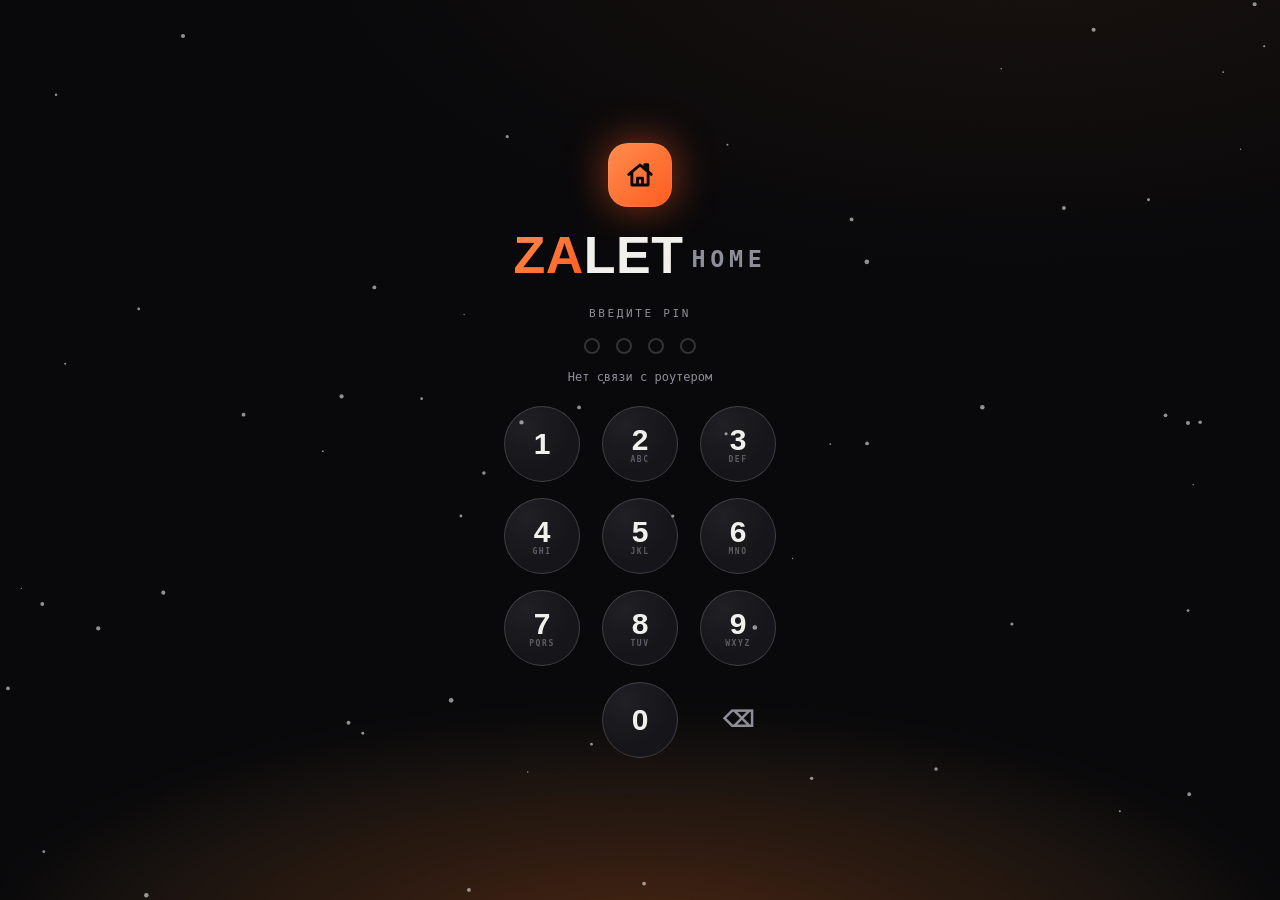
==== server/portal/index.html @ 78396e87 "Home: house map instead of fireplace, live summary tiles, projects moved to the bottom Co-Authored-B" ====
<!doctype html>
<html lang="ru">
<head>
<meta charset="utf-8">
<meta name="viewport" content="width=device-width, initial-scale=1, viewport-fit=cover">
<meta name="theme-color" content="#08080a">
<meta name="apple-mobile-web-app-capable" content="yes">
<meta name="apple-mobile-web-app-status-bar-style" content="black-translucent">
<title>ZALET HOME</title>
<link rel="icon" href="icon.svg" type="image/svg+xml">
<link rel="apple-touch-icon" href="icon-180.png">
<link rel="manifest" href="manifest.json">
<meta name="apple-mobile-web-app-title" content="ZALET HOME">

<link rel="stylesheet" href="app.css">
<link rel="stylesheet" href="cozy.css">
<link rel="stylesheet" href="more.css">
<link rel="stylesheet" href="cams.css">
<style>
</style>

</head>
<body>
<div class="bg-glow"></div>

<!-- Вход по PIN -->
<section id="login" class="login hidden">
  <div class="pin-wrap" id="pinWrap">
    <div class="pin-logo"><svg viewBox="0 0 24 24"><path d="M3 11.5 12 4l9 7.5M5.5 9.6V20h13V9.6M10 20v-5.5h4V20M15.8 6.6V3.8h2.4v4.8"/></svg></div>
    <div class="wordmark big"><span class="za">ZA</span>LET<span class="home">HOME</span></div>
    <div class="mono-label pin-title" id="pinTitle">ВВЕДИТЕ PIN</div>
    <div class="pin-dots" id="pinDots"></div>
    <div class="pin-msg" id="pinMsg">&nbsp;</div>
    <div class="pin-pad" id="pinPad"></div>
  </div>
</section>

<!-- Смена PIN -->
<div class="modal hidden" id="pinModal">
  <div class="modal-card">
    <button class="icon-btn modal-close" id="pinModalClose">✕</button>
    <div class="mono-label"><span class="acc">// PIN</span> СМЕНА КОДА</div>
    <div class="mono-label pin-title" id="cpTitle">ТЕКУЩИЙ PIN</div>
    <div class="pin-dots" id="cpDots"></div>
    <div class="pin-msg" id="cpMsg">&nbsp;</div>
    <div class="pin-len" id="cpLen"></div>
    <div class="pin-pad" id="cpPad"></div>
  </div>
</div>

<!-- Приложение -->
<div id="app" class="hidden">
  <header class="top">
    <div class="brand">
      <div class="logo"><svg viewBox="0 0 24 24"><path d="M3 11.5 12 4l9 7.5M5.5 9.6V20h13V9.6M10 20v-5.5h4V20M15.8 6.6V3.8h2.4v4.8"/></svg></div>
      <div class="wordmark"><span class="za">ZA</span>LET<span class="home">HOME</span></div>
    </div>
    <nav id="nav">
      <a data-page="home" class="active">Дом</a>
      <a data-page="devices">Устройства</a>
      <a data-page="pc">ПК</a>
      <a data-page="photos">Фото</a>
      <a data-page="cameras">Камеры</a>
      <a data-page="vacuum">Пылесос</a>
      <a data-page="stats">Статистика</a>
      <a data-page="logs">Журналы</a>
      <a data-page="vault">Пароли</a>
      <a data-page="router">Роутер</a>
      <a data-page="services">Сервисы</a>
    </nav>
    <div class="top-right">
      <span class="pill" id="clock">--:--</span>
      <button class="icon-btn" id="pinBtn" title="Сменить PIN">⚿</button>
      <button class="icon-btn" id="logoutBtn" title="Выйти">⎋</button>
    </div>
  </header>

  <main>
    <!-- ДОМ -->
    <section class="page active" id="page-home">
      <div class="hero-grid">
        <div class="hero">
          <div class="mono-label"><span class="live-dot"></span> <span class="acc">// 01</span> <span id="greet">ДОБРЫЙ ДЕНЬ</span> · <span id="dateLine"></span></div>
          <h1 class="display"><span class="line">ДОБРО</span><span class="line">ПОЖАЛОВАТЬ</span><span class="line grad">ДОМОЙ</span></h1>
          <p class="muted" id="heroSub">Проверяю дом…</p>
          <div class="quick">
            <button class="btn btn-acc door-btn hidden" data-door>🚪 Открыть подъезд</button>
            <button class="btn" data-act="alloff">✦ Выключить весь свет</button>
          </div>
        </div>
        <div class="netviz" id="netviz">
          <canvas id="netCanvas"></canvas>
          <div class="nv-cap mono-label"><span class="live-dot"></span> СЕТЬ ДОМА · <span id="nvCount">…</span></div>
          <div class="nv-legend mono-label"><i class="lg-pc"></i>ПК <i class="lg-dev"></i>умный дом <i class="lg-cl"></i>устройства</div>
        </div>
      </div>

      <div class="hearth">
        <div class="map-card" id="homeVac">
          <canvas id="homeVacCanvas"></canvas>
          <div class="map-cap" id="homeVacInfo"></div>
        </div>
        <div class="window-card" id="windowCard">
          <canvas id="windowCanvas"></canvas>
          <div class="win-cap">
            <div class="mono-label">ЗА ОКНОМ</div>
            <div class="win-temp display" id="wTemp">—°</div>
            <div class="win-desc" id="wDesc">узнаю погоду…</div>
            <div class="win-more mono-label" id="wMore"></div>
          </div>
          <div class="win-days" id="wDays"></div>
        </div>
      </div>

      <div class="hidden" aria-hidden="true">
        <div class="fire-card" id="fireCard">
          <canvas id="fireCanvas"></canvas>
          <div class="fire-cap">
            <div class="mono-label"><span class="live-dot warm"></span> ОЧАГ · <span id="fireMood">ТЕПЛО</span></div>
            <div class="fire-title display" id="fireTitle">У КАМИНА</div>
            <p id="fireText">Дома тепло. Плед, чай и тихий треск поленьев.</p>
          </div>
        </div>
      </div>

      <div class="alerts" id="alerts"></div>
      <div class="section-head home-cams-head">
        <div class="mono-label"><span class="acc">// КАМЕРЫ</span> ПРЯМОЙ ЭФИР</div>
        <button class="btn" id="homeCamsEdit">⚙ Выбрать камеры</button>
      </div>
      <div class="home-cams" id="homeCams"></div>
      <div class="section-head">
        <div class="mono-label"><span class="acc">// 02</span> ДОМ СЕЙЧАС</div>
      </div>
      <div class="now-grid">
        <div class="card now-vpn" id="vpnCard"><div class="mono-label">VPN</div><div class="spinner"></div></div>
        <div class="card now-net" id="netCard">
          <div class="head-row"><div class="mono-label"><span class="live-dot"></span> ИНТЕРНЕТ СЕЙЧАС</div><button class="btn btn-sm" id="speedBtn">⚡ Замерить скорость</button></div>
          <div class="net-rates"><div><span class="mono-label">↓ ЗАГРУЗКА</span><b id="rateRx">—</b></div><div><span class="mono-label">↑ ОТДАЧА</span><b id="rateTx">—</b></div><div id="speedRes" class="speed-res"></div></div>
          <canvas id="trafficCanvas"></canvas>
        </div>
        <div class="card now-notes" id="notesCard">
          <div class="head-row"><div class="seg" id="notesTabs"><button data-l="notes" class="active">Заметки</button><button data-l="shop">Покупки</button></div><button class="btn btn-sm" id="notesClear" title="Убрать отмеченные">✓ Очистить</button></div>
          <form id="noteForm" class="note-form"><input class="field" id="noteText" placeholder="Добавить…" maxlength="500" autocomplete="off"><button class="btn btn-acc btn-sm">＋</button></form>
          <div class="notes" id="notesList"></div>
        </div>
      </div>

      <div id="homeDay"></div>
      <div class="section-head">
        <div class="mono-label"><span class="acc">// ЛЕНТА</span> ЧТО ПРОИСХОДИЛО ДОМА</div>
      </div>
      <div class="card events" id="homeEvents"></div>

      <div class="section-head">
        <div class="mono-label"><span class="acc">// 03</span> ОМСК</div>
      </div>
      <div class="cozy-strip" id="cozyStrip"></div>

      <div class="marquee"><div class="marquee-track" id="marquee"></div></div>

      <div class="grid tiles" id="tiles"></div>

      <div class="section-head">
        <div class="mono-label"><span class="acc">// 04</span> ДОМ КОРОТКО</div>
        <a class="btn btn-sm" data-page="services">Все сервисы →</a>
      </div>
      <div class="launch" id="launch"></div>

      <div class="section-head">
        <div class="mono-label"><span class="acc">// 06</span> МОИ ПРОЕКТЫ</div>
      </div>
      <div class="projects" id="projects">
        <a class="proj proj-cv" href="https://apodmarchuk.ru" target="_blank" rel="noopener">
          <div class="proj-bg" style="background-image:url('https://apodmarchuk.ru/assets/ph/about-rack.jpg')"></div>
          <div class="proj-top"><span class="mono-label">САЙТ-РЕЗЮМЕ</span><span class="state" data-site="https://apodmarchuk.ru"><span class="dot"></span>проверяю…</span></div>
          <div class="proj-title display">СИСТЕМНЫЙ<br>АДМИНИ<span class="grad">СТРАТОР</span></div>
          <p>Андрей Подмарчук · сети · серверы · информационная безопасность</p>
          <div class="proj-foot"><span class="addr">apodmarchuk.ru</span><span class="go">Открыть ↗</span></div>
        </a>
        <a class="proj proj-vpn" href="https://vpnushka.lol" target="_blank" rel="noopener">
          <div class="proj-glow"></div>
          <div class="proj-top"><span class="mono-label">МОЙ ПРОЕКТ</span><span class="state" data-site="https://vpnushka.lol"><span class="dot"></span>проверяю…</span></div>
          <div class="proj-logo"><img src="https://vpnushka.lol/favicon.png" alt="" onerror="this.style.display='none'"></div>
          <div class="proj-title display">ВПН<br><span class="grad">УШКА</span></div>
          <p>Стабильный доступ, который не отвлекает от прекрасного.</p>
          <div class="proj-foot"><span class="addr">vpnushka.lol</span><span class="go">Открыть ↗</span></div>
        </a>
      </div>
    </section>

    <!-- УСТРОЙСТВА -->
    <section class="page" id="page-devices">
      <div class="page-head">
        <div>
          <div class="mono-label"><span class="acc">// 02</span> УМНЫЙ ДОМ</div>
          <h2 class="display">УСТРОЙСТВА</h2>
        </div>
        <div class="head-actions">
          <button class="btn btn-acc door-btn hidden" data-door>🚪 Открыть подъезд</button>
          <button class="btn" data-act="alloff">Всё выключить</button>
          <button class="btn" id="devRefresh">Обновить</button>
        </div>
      </div>
      <p class="muted small">Те же устройства, что в Smart Life и у Маруси. Изменения видны везде сразу.</p>
      <div id="rooms"></div>
    </section>

    <!-- ПК -->
    <section class="page" id="page-pc">
      <div class="page-head">
        <div>
          <div class="mono-label"><span class="acc">// 03</span> КОМПЬЮТЕРЫ</div>
          <h2 class="display">ПК</h2>
        </div>
        <div class="head-actions"><button class="btn btn-sm btn-acc" id="agentGet">⤓ Скачать агент</button></div>
      </div>
      <div class="grid two">
        <div class="card pc-card" id="pcCard"></div>
        <div class="card">
          <div class="mono-label">ГОЛОС И ПИТАНИЕ</div>
          <ul class="list">
            <li><b>Голосом:</b> «Маруся, включи / выключи компьютер» — выключает и из сна.</li>
            <li><b>Включение</b> — Wake-on-LAN по кабелю, работает дома и через Tailscale.</li>
            <li><b>Агент ZALET</b> на компьютере показывает состояние, делает скриншоты и выполняет команды — ниже.</li>
          </ul>
        </div>
      </div>
      <div id="agents"></div>
    </section>

    <!-- ФОТО -->
    <section class="page" id="page-photos">
      <div class="page-head">
        <div>
          <div class="mono-label"><span class="acc">// 04</span> ZALET</div>
          <h2 class="display">ФОТО НА SSD</h2>
        </div>
      </div>
      <div class="grid stats" id="photoStats"></div>
      <div class="seg tabs" id="photoTabs">
        <button data-pt="gallery" class="active">Галерея</button><button data-pt="day">В этот день</button><button data-pt="places">Места</button><button data-pt="albums">Альбомы</button><button data-pt="files">Файлы SSD</button>
      </div>
      <div class="ptab" id="pt-day"><div id="dayList"></div></div>
      <div class="ptab" id="pt-places"><div class="map-wrap"><div id="placesMap"></div></div><div class="places" id="placesList"></div></div>
      <div class="ptab" id="pt-albums"><div class="albums" id="albumsList"></div></div>
      <div class="ptab" id="pt-files">
        <div class="files-bar"><div class="crumbs" id="fCrumbs"></div><div class="head-actions"><button class="btn btn-sm" id="fMkdir">＋ Папка</button><label class="btn btn-sm btn-acc">⤒ Загрузить<input type="file" id="fUpload" multiple hidden></label></div></div>
        <div class="drop" id="fDrop"><div class="files" id="fList"></div><div class="drop-hint">Отпустите файлы — они загрузятся на SSD</div></div>
        <div class="uploads" id="fUploads"></div>
      </div>
      <div class="ptab active" id="pt-gallery">
      <div class="section-head">
        <div class="chips" id="galChips" style="margin:0"></div>
        <select class="search sel" id="galYear"><option value="">Все годы</option></select>
        <span class="mono-label" id="galCount"></span>
      </div>
      <div id="gallery"></div>
      <div class="gal-more" id="galMore"><div class="spinner"></div></div>
      </div>
    </section>

    <!-- РОУТЕР -->
    <section class="page" id="page-router">
      <div class="page-head">
        <div>
          <div class="mono-label"><span class="acc">// 05</span> ROUTERICH AX3000 · OPENWRT</div>
          <h2 class="display">РОУТЕР</h2>
        </div>
        <div class="head-actions"><button class="btn btn-sm" data-ra="luci">⌁ LuCI</button></div>
      </div>
      <div class="grid stats" id="routerStats"></div>
      <div class="router-info card" id="routerInfo"></div>

      <div class="section-head">
        <div class="mono-label"><span class="acc">// СЕТЬ</span> КТО ПОДКЛЮЧЁН</div>
        <input class="search" id="clientSearch" placeholder="Поиск по имени, IP, MAC">
      </div>
      <div class="card table-card"><table class="table" id="clients"></table></div>

      <div class="section-head">
        <div class="mono-label"><span class="acc">// ДОСТУП</span> ТОКЕН И УПРАВЛЕНИЕ</div>
      </div>
      <div class="grid two">
        <div class="card" id="tokenCard"></div>
        <div class="card" id="routerCard"></div>
      </div>
      <div class="section-head">
        <div class="mono-label"><span class="acc">// SSH</span> КЛЮЧИ ДЛЯ ВХОДА НА РОУТЕР</div>
        <div class="head-actions"><button class="btn btn-sm" id="sshAddBtn">＋ Добавить ключ</button><button class="btn btn-sm btn-acc" id="sshGenBtn">✦ Создать новый</button></div>
      </div>
      <div class="keys" id="sshKeys"></div>
      <div class="section-head">
        <div class="mono-label"><span class="acc">// ХОСТЫ</span> МОИ СЕРВЕРЫ И ПУБЛИЧНЫЕ КЛЮЧИ</div>
        <button class="btn btn-sm" id="hostAddBtn">＋ Добавить</button>
      </div>
      <div class="keys" id="hosts"></div>
      <div class="section-head">
        <div class="mono-label"><span class="acc">// WI-FI</span> ДЛЯ ГОСТЕЙ</div>
      </div>
      <div class="wifi-grid" id="wifiList"></div>

      <div class="section-head">
        <div class="mono-label"><span class="acc">// ФЛЕШКА</span> ZALET HOME В ОДИН КЛИК</div>
      </div>
      <div class="card usb-card" id="usbCard"></div>
    </section>

    <!-- КАМЕРЫ MODUS -->
    <section class="page" id="page-cameras">
      <div class="page-head">
        <div>
          <div class="mono-label"><span class="acc">// 05</span> MODUS · LIVE И АРХИВ</div>
          <h2 class="display">КАМЕРЫ</h2>
        </div>
        <div class="head-actions cam-tools">
          <button class="btn" id="camsScan" title="Найти новые камеры и добавить автоматически">🔍 Найти камеры</button>
          <button class="btn" id="camsEditBtn">✎ Порядок</button>
          <button class="btn" id="camsSessionBtn">🔑 Сессия</button>
        </div>
      </div>

      <div class="card cam-session hidden" id="camsSession">
        <div class="mono-label">SESSION ID MODUS</div>
        <p class="muted small">Если камеры перестали открываться — сессия протухла. Вставь новый session_id (значение cookie <code>session_id</code> из Modus). Он проверяется и сохраняется на роутере, в браузере не хранится.</p>
        <div class="cam-state" id="camsSessionState"></div>
        <div class="cam-session-row">
          <input class="field mono" id="camsSessionInput" type="password" autocomplete="off" spellcheck="false" placeholder="session_id…">
          <button class="btn btn-acc" id="camsSessionSave">Сохранить и проверить</button>
        </div>
      </div>

      <div class="card cam-player hidden" id="cameraPlayer">
        <div class="head-row cam-player-head">
          <div><div class="cam-badge" id="cameraPlayerMode">АРХИВ</div><h3 id="cameraPlayerTitle">Камера</h3>
            <div class="cam-speed hidden" id="camSpeed"><span class="muted small">Скорость</span><button class="cam-chip on" data-sp="1">×1</button><button class="cam-chip" data-sp="2">×2</button><button class="cam-chip" data-sp="4">×4</button><button class="cam-chip" data-sp="8">×8</button><button class="cam-chip" data-sp="16">×16</button></div></div>
          <div class="cam-player-btns">
            <button class="icon-btn" id="camPrev" title="Предыдущая камера">◀</button>
            <button class="icon-btn" id="camNext" title="Следующая камера">▶</button>
            <button class="icon-btn" id="camReload" title="Переподключить">↻</button>
            <button class="icon-btn" id="cameraPlayerClose" title="Закрыть">✕</button>
          </div>
        </div>
        <div id="cameraPlayerBody" class="cam-player-body"></div>
        <p class="muted small" id="cameraPlayerHint"></p>
      </div>

      <div class="card cam-controls">
        <div class="cam-chips">
          <button class="cam-chip" data-preset="15m">15 мин</button>
          <button class="cam-chip on" data-preset="1h">1 час</button>
          <button class="cam-chip" data-preset="3h">3 часа</button>
          <button class="cam-chip" data-preset="today">Сегодня</button>
          <button class="cam-chip" data-preset="yesterday">Вчера</button>
        </div>
        <div class="cam-timeline">
          <div class="cam-tl-head"><input class="field" id="camDay" type="date"><div class="cam-tl-time" id="camSliderLbl">00:00</div><div class="cam-tl-win" id="camWin"><button class="cam-chip" data-w="5">5 мин</button><button class="cam-chip on" data-w="15">15 мин</button><button class="cam-chip" data-w="60">1 час</button><button class="cam-chip" data-w="180">3 часа</button></div><button class="btn btn-acc" id="camWatch">▶ Смотреть</button></div>
          <input type="range" id="camSlider" class="cam-slider" min="0" max="1439" step="1" value="0">
          <div class="cam-tl-ticks"><span>00</span><span>04</span><span>08</span><span>12</span><span>16</span><span>20</span><span>24</span></div>
        </div>
        <div class="cam-period">
          <label>Начало<input class="field" id="camStart" type="datetime-local"></label>
          <label>Конец<input class="field" id="camEnd" type="datetime-local"></label>
        </div>
      </div>
      <div class="modus-notice" id="camsNotice" role="status"></div>
      <div class="cam-grid" id="cameraGrid"></div>

    </section>

    <!-- СТАТИСТИКА -->
    <section class="page" id="page-stats">
      <div class="page-head">
        <div>
          <div class="mono-label"><span class="acc">// 07</span> ДОМ В ЦИФРАХ</div>
          <h2 class="display">СТАТИСТИКА</h2>
        </div>
      </div>
      <div class="seg tabs" id="statsTabs">
        <button class="active" data-st="lights">Свет</button>
        <button data-st="net">Сеть</button>
      </div>

      <div id="stLights">
        <div class="st-bar"><div class="seg" id="stLightDays"><button data-d="7" class="active">7 дней</button><button data-d="14">14</button><button data-d="30">30</button></div></div>
        <div class="st-cards" id="stLightCards"></div>
        <div class="card st-card"><div class="mono-label">ПО ДНЯМ · ЧАСОВ СВЕТА</div><div id="stLightDaysChart"></div></div>
        <div class="card st-card"><div class="mono-label">В КАКОЕ ВРЕМЯ СУТОК ГОРИТ</div><div id="stLightHours"></div></div>
        <div class="section-head"><div class="mono-label"><span class="acc">//</span> ПО УСТРОЙСТВАМ</div></div>
        <div class="st-list" id="stLightList"></div>
      </div>

      <div id="stNet" class="hidden">
        <div class="st-bar">
          <div class="seg" id="stNetHours"><button data-h="24" class="active">24 часа</button><button data-h="168">7 дней</button><button data-h="720">30 дней</button></div>
          <button class="btn btn-acc" id="stSpeedNow">⚡ Замерить скорость</button>
        </div>
        <div class="st-cards" id="stNetCards"></div>
        <div class="card st-card"><div class="mono-label">СКОРОСТЬ ИНТЕРНЕТА · МБИТ/С</div><div id="stSpeedChart"></div></div>
        <div class="card st-card"><div class="mono-label">ТРАФИК ИНТЕРНЕТА · <span class="st-down">↓ загрузка</span> <span class="st-up">↑ отдача</span></div><div id="stWanChart"></div></div>
        <div class="section-head"><div class="mono-label"><span class="acc">//</span> ТРАФИК ПО УСТРОЙСТВАМ</div></div>
        <div class="st-list" id="stClients"></div>
        <p class="muted small">Трафик по устройствам считается по соединениям роутера с интернетом (обмен внутри дома не учитывается). История копится с момента включения статистики.</p>
      </div>
    </section>

    <!-- ПЫЛЕСОС -->
    <section class="page" id="page-vacuum">
      <div class="page-head">
        <div>
          <div class="mono-label"><span class="acc">// 08</span> DREAME · УБОРКА</div>
          <h2 class="display">ПЫЛЕСОС</h2>
        </div>
        <div class="head-actions"><button class="btn hidden" id="drLogout">Отключить аккаунт</button></div>
      </div>

      <div class="card dr-login hidden" id="drLogin">
        <div class="mono-label">ВХОД В DREAMEHOME</div>
        <p class="muted small">Логин и пароль от приложения Dreamehome. Они вводятся один раз, пароль хранится на роутере только в виде хеша, в браузере и чатах не остаётся.</p>
        <form class="form" id="drForm">
          <label>Почта или телефон<input class="field" id="drUser" autocomplete="off" placeholder="name@mail.ru"></label>
          <label>Пароль<input class="field" id="drPass" type="password" autocomplete="off"></label>
          <label>Регион аккаунта<select class="field" id="drCountry"><option value="ru">Россия</option><option value="eu">Европа</option><option value="cn">Китай</option><option value="us">США</option><option value="sg">Сингапур</option></select></label>
          <button class="btn btn-acc" id="drLoginBtn">Подключить</button>
        </form>
      </div>

      <div id="drMain" class="hidden">
        <div class="card dr-hero" id="drHero"></div>
        <div class="dr-actions" id="drActions"></div>
        <div class="card dr-map">
          <div class="head-row"><div class="mono-label">КАРТА ПОСЛЕДНЕЙ УБОРКИ <span class="muted" id="drMapWhen"></span></div>
            <div class="dr-map-btns"><button class="icon-btn" id="drMapReplay" title="Показать маршрут заново">↻</button></div></div>
          <canvas id="drMapCanvas"></canvas>
          <div class="dr-legend" id="drLegend"></div>
          <p class="muted small">Крути карту пальцем или мышкой, колесо — масштаб. Нажми на название комнаты в списке, чтобы переименовать.</p>
        </div>
        <div class="st-cards" id="drCards"></div>
        <div class="section-head"><div class="mono-label"><span class="acc">//</span> РАСХОДНИКИ</div></div>
        <div class="card" id="drCons"></div>
        <div class="section-head"><div class="mono-label"><span class="acc">//</span> ИСТОРИЯ УБОРОК</div></div>
        <div class="card st-card"><div class="mono-label">УБРАНО, М² ЗА УБОРКУ</div><div id="drHistChart"></div></div>
        <div class="st-list" id="drHist"></div>
      </div>
      <div class="modus-notice" id="drNotice"></div>
    </section>

    <!-- ЖУРНАЛЫ -->
    <section class="page" id="page-logs">
      <div class="page-head">
        <div>
          <div class="mono-label"><span class="acc">// 06</span> ЧТО ПРОИСХОДИТ</div>
          <h2 class="display">ЖУРНАЛЫ</h2>
        </div>
        <div class="head-actions">
          <input class="search" id="logSearch" placeholder="Поиск в журнале">
          <label class="toggle-label"><input type="checkbox" id="logLive" checked> <span>вживую</span></label>
        </div>
      </div>
      <div class="chips" id="logChips"></div>
      <div class="card log-card"><div class="log" id="log"></div></div>
    </section>

    <!-- ПАРОЛИ -->
    <section class="page" id="page-vault">
      <div class="page-head">
        <div>
          <div class="mono-label"><span class="acc">// 07</span> ЗАШИФРОВАНО МАСТЕР-ПАРОЛЕМ</div>
          <h2 class="display">ПАРОЛИ</h2>
        </div>
        <div class="head-actions" id="vaultHead"></div>
      </div>
      <div id="vaultBody"></div>
    </section>

    <!-- СЕРВИСЫ -->
    <section class="page" id="page-services">
      <div class="page-head">
        <div>
          <div class="mono-label"><span class="acc">// 09</span> ВСЁ В ОДНОМ МЕСТЕ</div>
          <h2 class="display">СЕРВИСЫ</h2>
        </div>
      </div>
      <div class="card st-card" id="installCard">
        <div class="mono-label">📲 УСТАНОВКА НА ТЕЛЕФОН</div>
        <p class="muted small" style="margin:10px 0 6px"><b>iPhone (Safari):</b> «Поделиться» → «На экран Домой». <b>Android (Chrome):</b> меню ⋮ → «Установить приложение» / «Добавить на главный экран». Откроется на весь экран, как обычное приложение, с иконкой ZALET HOME.</p>
        <p class="muted small" style="margin:0">Системные пуш-уведомления браузеры разрешают только по HTTPS, а панель работает по http внутри дома, поэтому уведомления приходят в Telegram (Журналы → настройки событий).</p>
      </div>
      <div class="launch big" id="launchAll"></div>
      <div class="section-head">
        <div class="mono-label"><span class="acc">// 08</span> УПРАВЛЕНИЕ СЛУЖБАМИ</div>
      </div>
      <div class="grid services" id="services"></div>
      <div class="section-head">
        <div class="mono-label"><span class="acc">// 09</span> ВАЖНЫЕ ССЫЛКИ</div>
      </div>
      <div class="links-grid" id="deepLinks"></div>
    </section>
  </main>

  <footer class="foot">
    <span>ZALET HOME · v3.6</span>
    <span class="foot-warm">дома тепло ♥</span>
  </footer>

  <nav class="bottom-nav" id="bottomNav">
    <a data-page="home" class="active"><i>⌂</i>Дом</a>
    <a data-page="devices"><i>◐</i>Устройства</a>
    <a data-page="router"><i>⌁</i>Роутер</a>
    <a data-page="photos"><i>▣</i>Фото</a>
    <a data-page="vault"><i>⚿</i>Пароли</a>
    <a data-page="more"><i>⋯</i>Ещё</a>
  </nav>
</div>

<!-- Просмотр фото -->
<div class="lightbox hidden" id="lightbox">
  <div class="lb-bar">
    <button class="icon-btn" id="lbClose">✕</button>
    <div class="lb-info"><b id="lbDate"></b><span id="lbMeta"></span></div>
    <a class="icon-btn" id="lbDownload" title="Скачать" download>⤓</a>
  </div>
  <div class="lb-stage" id="lbStage">
    <button class="lb-nav prev" id="lbPrev">‹</button>
    <div class="lb-media" id="lbMedia"></div>
    <button class="lb-nav next" id="lbNext">›</button>
  </div>
  <div class="lb-count mono-label" id="lbCount"></div>
</div>

<!-- Подтверждение -->
<div class="modal hidden" id="confirmModal">
  <div class="modal-card confirm-card">
    <div class="confirm-ico" id="cfIco">⏻</div>
    <h3 class="display" id="cfTitle">Вы уверены?</h3>
    <p class="muted" id="cfText"></p>
    <div class="confirm-actions">
      <button class="btn" id="cfNo">Отмена</button>
      <button class="btn btn-acc" id="cfYes">Да</button>
    </div>
  </div>
</div>

<!-- Форма (пароль, ключ, хост) -->
<div class="modal hidden" id="formModal">
  <div class="modal-card form-card">
    <button class="icon-btn modal-close" id="formClose">✕</button>
    <div class="mono-label" id="formLabel"></div>
    <h3 class="display form-title" id="formTitle"></h3>
    <div class="form-body" id="formBody"></div>
  </div>
</div>

<!-- Встроенное окно сервиса -->
<div class="viewer hidden" id="viewer">
  <div class="viewer-bar">
    <button class="icon-btn" id="viewerClose">←</button>
    <div class="viewer-title"><span class="dot ok"></span> <span id="viewerTitle">Сервис</span></div>
    <a class="btn btn-sm" id="viewerOpen" target="_blank" rel="noopener">Открыть отдельно ↗</a>
  </div>
  <div class="viewer-body"><div class="viewer-loading"><div class="spinner"></div><span class="mono-label">ЗАГРУЖАЮ…</span></div><iframe id="viewerFrame" referrerpolicy="no-referrer"></iframe></div>
</div>

<div class="grain"></div>
<div class="boot" id="boot"><div class="boot-logo"><svg viewBox="0 0 24 24"><path d="M3 11.5 12 4l9 7.5M5.5 9.6V20h13V9.6M10 20v-5.5h4V20M15.8 6.6V3.8h2.4v4.8"/></svg></div><div class="boot-line"><i></i></div></div>

<div id="toast" class="toast"></div>
<script src="app.js"></script>
<script src="netmap.js"></script>
<script src="cozy.js"></script>
<script src="vault.js"></script>
<script src="access.js"></script>
<script src="now.js"></script>
<script src="more.js"></script>
<script src="stats.js"></script>
<script src="dreamemap3d.js"></script>
<script src="dreame.js"></script>
<script src="home-tiles.js"></script>
</body>
</html>
---- server/portal/app.css ----
@font-face { font-family: "Onest"; src: url("fonts/Onest.ttf") format("truetype"); font-weight: 100 900; font-display: swap; }
@font-face { font-family: "Inter"; src: url("fonts/Inter.ttf") format("truetype"); font-weight: 100 900; font-display: swap; }
@font-face { font-family: "JetBrains Mono"; src: url("fonts/JetBrainsMono.ttf") format("truetype"); font-weight: 100 800; font-display: swap; }
:root {
  --bg: #08080a; --bg-2: #0c0c0f; --panel: #121216; --panel-2: #17171c;
  --line: rgba(242,240,237,.09); --line-2: rgba(242,240,237,.18);
  --ink: #f2f0ed; --muted: #8c8c96; --dim: #5b5b64;
  --acc: #ff5a1f; --acc-2: #ff8a4c; --live: #3be08c; --danger: #ff4d4d; --warn: #ffb020;
  --display: "Onest", -apple-system, BlinkMacSystemFont, "Segoe UI", sans-serif;
  --sans: "Inter", -apple-system, BlinkMacSystemFont, "Segoe UI", Roboto, sans-serif;
  --mono: "JetBrains Mono", "SF Mono", ui-monospace, Menlo, Consolas, monospace;
  --e: cubic-bezier(.22,.68,.32,1);
  --radius: 18px;
}
* { box-sizing: border-box; }
html, body { margin: 0; background: var(--bg); color: var(--ink); font-family: var(--sans); -webkit-font-smoothing: antialiased; }
body { min-height: 100vh; overflow-x: hidden; }
a { color: inherit; text-decoration: none; }
button, input { font: inherit; color: inherit; }
.hidden { display: none !important; }

.bg-glow { position: fixed; inset: auto -20% -40% -20%; height: 70vh; pointer-events: none; z-index: 0;
  background: radial-gradient(closest-side, rgba(255,90,31,.22), transparent 70%); filter: blur(20px); }

/* типографика */
.display { font-family: var(--display); font-weight: 800; letter-spacing: -.02em; text-transform: uppercase; line-height: .95; margin: 6px 0 0; }
h1.display { font-size: clamp(44px, 8vw, 104px); }
h2.display { font-size: clamp(32px, 5vw, 56px); }
.grad { background: linear-gradient(135deg, var(--acc-2), var(--acc)); -webkit-background-clip: text; background-clip: text; color: transparent; }
.mono-label { font-family: var(--mono); font-size: 11px; font-weight: 500; letter-spacing: .12em; color: var(--muted); text-transform: uppercase; }
.mono-label .acc, .acc { color: var(--acc); }
.muted { color: var(--muted); } .small { font-size: 13px; }
.err { color: var(--danger); font-size: 14px; min-height: 18px; }

.wordmark { font-family: var(--display); font-weight: 800; font-size: 20px; letter-spacing: .01em; }
.wordmark .za { background: linear-gradient(135deg, var(--acc-2), var(--acc)); -webkit-background-clip: text; background-clip: text; color: transparent; }
.wordmark .home { font-family: var(--mono); font-size: .45em; font-weight: 600; letter-spacing: .2em; color: var(--muted); margin-left: 8px; vertical-align: middle; }
.wordmark.big { font-size: 64px; margin: 8px 0 4px; }

/* шапка */
.top { position: sticky; top: 0; z-index: 20; display: flex; align-items: center; gap: 24px; padding: 14px 28px;
  background: rgba(8,8,10,.82); backdrop-filter: blur(14px); -webkit-backdrop-filter: blur(14px); border-bottom: 1px solid var(--line); }
.brand { display: flex; align-items: center; gap: 12px; }
.logo { width: 34px; height: 34px; border-radius: 10px; background: linear-gradient(135deg, var(--acc-2), var(--acc)); display: grid; place-items: center; box-shadow: 0 0 22px rgba(255,90,31,.45); }
.logo svg { width: 18px; height: 18px; fill: none; stroke: var(--bg); stroke-width: 2.6; stroke-linecap: round; stroke-linejoin: round; }
#nav { display: flex; gap: 4px; margin-left: 12px; flex: 1; }
#nav a { font-family: var(--mono); font-size: 12px; letter-spacing: .08em; text-transform: uppercase; color: var(--muted); padding: 8px 12px; border-radius: 999px; cursor: pointer; transition: .2s var(--e); }
#nav a:hover { color: var(--ink); background: var(--panel); }
#nav a.active { color: var(--bg); background: linear-gradient(135deg, var(--acc-2), var(--acc)); }
.top-right { display: flex; align-items: center; gap: 10px; }
.pill { font-family: var(--mono); font-size: 12px; color: var(--ink); padding: 7px 12px; border: 1px solid var(--line-2); border-radius: 999px; }
.icon-btn { width: 34px; height: 34px; border-radius: 50%; border: 1px solid var(--line-2); background: transparent; cursor: pointer; color: var(--muted); }
.icon-btn:hover { color: var(--ink); border-color: var(--acc); }

main { position: relative; z-index: 1; max-width: 1280px; margin: 0 auto; padding: 32px 28px 120px; }
.page { display: none; animation: fade .35s var(--e); }
.page.active { display: block; }
@keyframes fade { from { opacity: 0; transform: translateY(8px); } to { opacity: 1; transform: none; } }

.hero { padding: 28px 0 32px; }
.hero p { max-width: 640px; font-size: 17px; margin: 18px 0 24px; }
.quick { display: flex; flex-wrap: wrap; gap: 10px; }

.page-head { display: flex; align-items: flex-end; justify-content: space-between; gap: 16px; flex-wrap: wrap; margin: 8px 0 18px; }
.head-actions { display: flex; gap: 10px; align-items: center; flex-wrap: wrap; }
.section-label { margin: 28px 0 12px; }

/* кнопки и поля */
.btn { border: 1px solid var(--line-2); background: var(--panel-2); color: var(--ink); padding: 12px 18px; border-radius: 999px; cursor: pointer; font-weight: 600; font-size: 14px; transition: .2s var(--e); }
.btn:hover { border-color: var(--acc); transform: translateY(-1px); }
.btn:active { transform: scale(.98); }
.btn-acc { background: linear-gradient(135deg, var(--acc-2), var(--acc)); color: var(--bg); border-color: transparent; box-shadow: 0 6px 24px rgba(255,90,31,.35); }
.btn-danger:hover { border-color: var(--danger); color: var(--danger); }
.btn[disabled] { opacity: .45; pointer-events: none; }
.search, .login input { background: var(--panel); border: 1px solid var(--line-2); border-radius: 999px; padding: 11px 16px; min-width: 240px; outline: none; font-family: var(--mono); font-size: 13px; }
.search:focus, .login input:focus { border-color: var(--acc); }

/* сетки и карточки */
.grid { display: grid; gap: 12px; }
.tiles { grid-template-columns: repeat(auto-fill, minmax(260px, 1fr)); }
.two { grid-template-columns: repeat(auto-fit, minmax(320px, 1fr)); }
.stats { grid-template-columns: repeat(auto-fill, minmax(200px, 1fr)); }
.services { grid-template-columns: repeat(auto-fill, minmax(280px, 1fr)); }
.card, .tile { background: var(--panel); border: 1px solid var(--line); border-radius: var(--radius); padding: 20px; position: relative; overflow: hidden; }
.tile { min-height: 150px; display: flex; flex-direction: column; gap: 8px; transition: .25s var(--e); }
.tile:hover { border-color: var(--line-2); transform: translateY(-2px); }
.tile .head { display: flex; justify-content: space-between; align-items: center; }
.tile .val { font-family: var(--display); font-weight: 800; font-size: 34px; letter-spacing: -.01em; line-height: 1; margin-top: 6px; }
.tile .sub { font-family: var(--mono); font-size: 12px; color: var(--muted); }
.tile.accent::after { content: ""; position: absolute; inset: auto -30% -60% auto; width: 220px; height: 220px; background: radial-gradient(closest-side, rgba(255,90,31,.25), transparent); }
.bar { height: 6px; border-radius: 999px; background: var(--panel-2); overflow: hidden; margin-top: auto; }
.bar > i { display: block; height: 100%; background: linear-gradient(90deg, var(--acc-2), var(--acc)); border-radius: inherit; transition: width .6s var(--e); }

.dot { width: 8px; height: 8px; border-radius: 50%; display: inline-block; background: var(--dim); position: relative; flex: none; }
.dot.ok { background: var(--live); box-shadow: 0 0 10px rgba(59,224,140,.6); }
.dot.bad { background: var(--danger); box-shadow: 0 0 10px rgba(255,77,77,.5); }
.dot.ok::after { content: ""; position: absolute; inset: -4px; border-radius: 50%; border: 1px solid var(--live); animation: pulse 1.8s infinite; }
@keyframes pulse { from { transform: scale(.6); opacity: .9; } to { transform: scale(1.6); opacity: 0; } }
.state { display: inline-flex; align-items: center; gap: 7px; font-family: var(--mono); font-size: 11px; letter-spacing: .08em; color: var(--muted); text-transform: uppercase; }

/* устройства */
.room { margin-top: 26px; }
.room-title { display: flex; align-items: baseline; gap: 10px; margin-bottom: 12px; }
.room-title h3 { font-family: var(--display); font-weight: 800; font-size: 22px; text-transform: uppercase; margin: 0; }
.devices { display: grid; gap: 12px; grid-template-columns: repeat(auto-fill, minmax(240px, 1fr)); }
.dev { background: var(--panel); border: 1px solid var(--line); border-radius: var(--radius); padding: 16px; display: flex; flex-direction: column; gap: 12px; transition: .25s var(--e); }
.dev.on { border-color: rgba(255,90,31,.45); background: linear-gradient(180deg, rgba(255,90,31,.10), var(--panel) 70%); }
.dev.offline { opacity: .55; }
.dev .top-row { display: flex; gap: 12px; align-items: center; }
.dev img { width: 52px; height: 52px; object-fit: contain; border-radius: 12px; background: var(--panel-2); padding: 6px; flex: none; }
.dev .name { font-weight: 600; font-size: 15px; }
.dev .meta { font-family: var(--mono); font-size: 11px; color: var(--muted); }
.dev .controls { display: flex; flex-direction: column; gap: 10px; }
.range-row { display: flex; align-items: center; gap: 10px; font-family: var(--mono); font-size: 11px; color: var(--muted); }
.range-row span { width: 70px; flex: none; }
input[type=range] { -webkit-appearance: none; appearance: none; flex: 1; height: 6px; border-radius: 999px; background: var(--panel-2); outline: none; }
input[type=range]::-webkit-slider-thumb { -webkit-appearance: none; width: 18px; height: 18px; border-radius: 50%; background: var(--ink); border: 3px solid var(--acc); cursor: pointer; }
input[type=range]::-moz-range-thumb { width: 14px; height: 14px; border-radius: 50%; background: var(--ink); border: 3px solid var(--acc); cursor: pointer; }
.range-temp { background: linear-gradient(90deg, #ffb46b, #fff3e0, #cfe3ff) !important; }

/* переключатель */
.switch { position: relative; width: 52px; height: 30px; flex: none; margin-left: auto; cursor: pointer; }
.switch input { opacity: 0; width: 0; height: 0; }
.switch i { position: absolute; inset: 0; border-radius: 999px; background: var(--panel-2); border: 1px solid var(--line-2); transition: .25s var(--e); }
.switch i::after { content: ""; position: absolute; top: 3px; left: 3px; width: 22px; height: 22px; border-radius: 50%; background: var(--muted); transition: .25s var(--e); }
.switch input:checked + i { background: linear-gradient(135deg, var(--acc-2), var(--acc)); border-color: transparent; }
.switch input:checked + i::after { transform: translateX(22px); background: var(--bg); }

/* ПК */
.pc-card { display: flex; flex-direction: column; gap: 14px; min-height: 260px; }
.pc-state { font-family: var(--display); font-weight: 800; font-size: 54px; text-transform: uppercase; line-height: 1; }
.pc-actions { display: flex; gap: 10px; flex-wrap: wrap; margin-top: auto; }
.list { margin: 12px 0 0; padding-left: 18px; color: var(--muted); line-height: 1.7; }
.list b { color: var(--ink); }

/* фото */
.thumbs { display: grid; gap: 6px; grid-template-columns: repeat(auto-fill, minmax(120px, 1fr)); }
.thumbs a { position: relative; aspect-ratio: 1; border-radius: 12px; overflow: hidden; background: var(--panel); border: 1px solid var(--line); }
.thumbs img { width: 100%; height: 100%; object-fit: cover; transition: transform .4s var(--e); }
.thumbs a:hover img { transform: scale(1.06); }
.thumbs .cap { position: absolute; left: 0; right: 0; bottom: 0; padding: 18px 8px 6px; font-family: var(--mono); font-size: 9px; color: var(--ink); background: linear-gradient(transparent, rgba(0,0,0,.75)); white-space: nowrap; overflow: hidden; text-overflow: ellipsis; }

/* таблица */
.table-card { padding: 0; }
.table { width: 100%; border-collapse: collapse; font-size: 14px; }
.table th { text-align: left; font-family: var(--mono); font-size: 10px; letter-spacing: .12em; color: var(--muted); font-weight: 500; text-transform: uppercase; padding: 14px 18px; border-bottom: 1px solid var(--line); }
.table td { padding: 12px 18px; border-bottom: 1px solid var(--line); }
.table tr:last-child td { border-bottom: 0; }
.table td.mono { font-family: var(--mono); font-size: 12px; color: var(--muted); }
.table tr.off td { opacity: .5; }

/* журналы */
.chips { display: flex; flex-wrap: wrap; gap: 8px; margin-bottom: 12px; }
.chip { font-family: var(--mono); font-size: 11px; letter-spacing: .06em; text-transform: uppercase; padding: 8px 12px; border-radius: 999px; border: 1px solid var(--line-2); color: var(--muted); cursor: pointer; background: transparent; }
.chip.active { color: var(--bg); background: linear-gradient(135deg, var(--acc-2), var(--acc)); border-color: transparent; }
.log-card { padding: 0; }
.log { font-family: var(--mono); font-size: 12px; line-height: 1.6; max-height: 66vh; overflow: auto; padding: 14px 0; }
.log .ln { display: grid; grid-template-columns: 74px 120px 1fr; gap: 12px; padding: 3px 18px; border-left: 2px solid transparent; }
.log .ln:hover { background: var(--panel-2); }
.log .t { color: var(--dim); } .log .g { color: var(--acc-2); overflow: hidden; text-overflow: ellipsis; white-space: nowrap; }
.log .ln.error { border-left-color: var(--danger); } .log .ln.error .x { color: #ff9a9a; }
.log .ln.warn { border-left-color: var(--warn); } .log .ln.warn .x { color: #ffd38a; }
.log .x { color: var(--ink); word-break: break-word; }
.toggle-label { display: inline-flex; align-items: center; gap: 6px; font-family: var(--mono); font-size: 12px; color: var(--muted); cursor: pointer; }
.toggle-label input { accent-color: var(--acc); }

/* сервисы */
.svc { display: flex; flex-direction: column; gap: 10px; }
.svc .head { display: flex; justify-content: space-between; align-items: center; }
.svc h4 { margin: 0; font-family: var(--display); font-size: 20px; font-weight: 700; }
.svc p { margin: 0; color: var(--muted); font-size: 13px; line-height: 1.5; }
.svc .addr { font-family: var(--mono); font-size: 12px; color: var(--acc-2); word-break: break-all; }
.svc .links { display: flex; gap: 8px; flex-wrap: wrap; margin-top: auto; }
.svc .links .btn { padding: 9px 14px; font-size: 13px; }

/* вход по PIN */
.login { min-height: 100vh; display: grid; place-items: center; padding: 24px; position: relative; z-index: 1; }
.pin-wrap { width: 100%; max-width: 360px; display: flex; flex-direction: column; align-items: center; text-align: center; animation: rise .7s var(--e) both; }
@keyframes rise { from { opacity: 0; transform: translateY(24px) scale(.98); } to { opacity: 1; transform: none; } }
.pin-logo { width: 64px; height: 64px; border-radius: 20px; display: grid; place-items: center; margin-bottom: 18px;
  background: linear-gradient(135deg, var(--acc-2), var(--acc)); box-shadow: 0 0 40px rgba(255,90,31,.55), 0 0 0 1px rgba(255,255,255,.08) inset;
  animation: float 4s ease-in-out infinite; }
.pin-logo svg { width: 30px; height: 30px; fill: none; stroke: var(--bg); stroke-width: 2.4; stroke-linecap: round; stroke-linejoin: round; }
@keyframes float { 0%,100% { transform: translateY(0) rotate(-4deg); } 50% { transform: translateY(-6px) rotate(3deg); } }
.pin-wrap .wordmark.big { font-size: 52px; margin: 0 0 22px; }
.pin-title { letter-spacing: .24em; margin-bottom: 18px; transition: color .3s; }
.pin-dots { display: flex; gap: 16px; justify-content: center; height: 22px; margin-bottom: 10px; }
.pin-dots i { width: 16px; height: 16px; border-radius: 50%; border: 2px solid var(--line-2); transition: .25s var(--e); position: relative; }
.pin-dots i.on { border-color: transparent; background: linear-gradient(135deg, var(--acc-2), var(--acc)); box-shadow: 0 0 16px rgba(255,90,31,.8); animation: pop .32s var(--e); }
@keyframes pop { 0% { transform: scale(.4); } 60% { transform: scale(1.35); } 100% { transform: scale(1); } }
.pin-dots.shake { animation: shake .5s cubic-bezier(.36,.07,.19,.97); }
.pin-dots.shake i { border-color: var(--danger) !important; background: var(--danger) !important; box-shadow: 0 0 16px rgba(255,77,77,.7) !important; }
@keyframes shake { 10%,90% { transform: translateX(-2px); } 20%,80% { transform: translateX(4px); } 30%,50%,70% { transform: translateX(-9px); } 40%,60% { transform: translateX(9px); } }
.pin-dots.ok i { background: var(--live) !important; border-color: transparent !important; box-shadow: 0 0 18px rgba(59,224,140,.8) !important; animation: okp .5s var(--e) both; }
.pin-dots.ok i:nth-child(2) { animation-delay: .05s; } .pin-dots.ok i:nth-child(3) { animation-delay: .1s; } .pin-dots.ok i:nth-child(4) { animation-delay: .15s; }
.pin-dots.ok i:nth-child(5) { animation-delay: .2s; } .pin-dots.ok i:nth-child(6) { animation-delay: .25s; }
@keyframes okp { 50% { transform: scale(1.5); } 100% { transform: scale(1); } }
.pin-msg { font-family: var(--mono); font-size: 12px; color: var(--muted); min-height: 18px; margin-bottom: 18px; }
.pin-msg.bad { color: var(--danger); }
.pin-pad { display: grid; grid-template-columns: repeat(3, 76px); gap: 16px 22px; justify-content: center; }
.pin-pad button { width: 76px; height: 76px; border-radius: 50%; border: 1px solid var(--line-2); cursor: pointer; position: relative; overflow: hidden;
  background: radial-gradient(circle at 30% 25%, rgba(255,255,255,.06), rgba(255,255,255,.01) 60%), var(--panel);
  font-family: var(--display); font-size: 30px; font-weight: 600; color: var(--ink); transition: transform .12s var(--e), border-color .2s, background .2s;
  -webkit-tap-highlight-color: transparent; }
.pin-pad button small { display: block; font-family: var(--mono); font-size: 8px; letter-spacing: .2em; color: var(--dim); margin-top: -2px; }
.pin-pad button:hover { border-color: rgba(255,90,31,.6); }
.pin-pad button.press { transform: scale(.9); background: rgba(255,90,31,.18); border-color: var(--acc); }
.pin-pad button .ripple { position: absolute; border-radius: 50%; transform: scale(0); background: rgba(255,138,76,.45); animation: rip .55s ease-out forwards; pointer-events: none; }
@keyframes rip { to { transform: scale(2.6); opacity: 0; } }
.pin-pad button.ghost { background: transparent; border-color: transparent; font-size: 22px; color: var(--muted); }
.pin-pad button.ghost:hover { color: var(--ink); border-color: transparent; }
.pin-pad button[disabled] { opacity: .3; pointer-events: none; }
.pin-wrap.leave { animation: leave .55s var(--e) forwards; }
@keyframes leave { to { opacity: 0; transform: scale(1.06); filter: blur(6px); } }
.pin-len { display: flex; gap: 8px; justify-content: center; margin: -6px 0 16px; }
.pin-len button { font-family: var(--mono); font-size: 11px; padding: 6px 10px; border-radius: 999px; border: 1px solid var(--line-2); background: transparent; color: var(--muted); cursor: pointer; }
.pin-len button.active { color: var(--bg); background: linear-gradient(135deg, var(--acc-2), var(--acc)); border-color: transparent; }

.modal { position: fixed; inset: 0; z-index: 60; display: grid; place-items: center; padding: 16px; background: rgba(8,8,10,.72); backdrop-filter: blur(10px); -webkit-backdrop-filter: blur(10px); animation: fade .25s var(--e); }
.modal-card { position: relative; width: 100%; max-width: 380px; background: var(--panel); border: 1px solid var(--line-2); border-radius: 26px; padding: 28px 22px; text-align: center; display: flex; flex-direction: column; align-items: center; }
.modal-card > .mono-label:first-of-type { margin-bottom: 18px; }
.modal-close { position: absolute; top: 14px; right: 14px; }
@media (max-width: 380px) { .pin-pad { grid-template-columns: repeat(3, 68px); gap: 14px 18px; } .pin-pad button { width: 68px; height: 68px; } }

.foot { position: relative; z-index: 1; max-width: 1280px; margin: 0 auto; padding: 0 28px 40px; display: flex; justify-content: space-between; font-family: var(--mono); font-size: 11px; color: var(--dim); }
.foot a { color: var(--acc); }

.toast { position: fixed; left: 50%; bottom: 96px; transform: translateX(-50%) translateY(20px); opacity: 0; pointer-events: none; z-index: 50;
  background: var(--panel-2); border: 1px solid var(--line-2); padding: 12px 18px; border-radius: 999px; font-size: 14px; transition: .3s var(--e); max-width: 90vw; }
.toast.show { opacity: 1; transform: translateX(-50%) translateY(0); }
.toast.bad { border-color: var(--danger); }

.skeleton { background: linear-gradient(90deg, var(--panel) 0%, var(--panel-2) 50%, var(--panel) 100%); background-size: 200% 100%; animation: sk 1.2s infinite; border-radius: var(--radius); min-height: 150px; }
@keyframes sk { to { background-position: -200% 0; } }

.bottom-nav { display: none; }

/* ---------- «живость» ---------- */
.grain { position: fixed; inset: -50%; z-index: 100; pointer-events: none; opacity: .07; mix-blend-mode: overlay;
  background-image: url("data:image/svg+xml,%3Csvg xmlns='http://www.w3.org/2000/svg' width='160' height='160'%3E%3Cfilter id='n'%3E%3CfeTurbulence type='fractalNoise' baseFrequency='.85' numOctaves='3'/%3E%3C/filter%3E%3Crect width='100%25' height='100%25' filter='url(%23n)'/%3E%3C/svg%3E");
  animation: grain 8s steps(10) infinite; }
@keyframes grain { 0%,100% { transform: translate(0,0); } 10% { transform: translate(-5%,-10%); } 30% { transform: translate(3%,-15%); }
  50% { transform: translate(12%,9%); } 70% { transform: translate(9%,4%); } 90% { transform: translate(-1%,7%); } }
.boot { position: fixed; inset: 0; z-index: 90; background: var(--bg); display: grid; place-items: center; align-content: center; gap: 22px; transition: opacity .6s var(--e), visibility .6s; }
.boot.done { opacity: 0; visibility: hidden; }
.boot-logo { width: 72px; height: 72px; border-radius: 22px; display: grid; place-items: center; background: linear-gradient(135deg, var(--acc-2), var(--acc));
  box-shadow: 0 0 50px rgba(255,90,31,.6); animation: bootUp .9s var(--e) both; }
.boot-logo svg { width: 34px; height: 34px; fill: none; stroke: var(--bg); stroke-width: 2.4; stroke-linecap: round; stroke-linejoin: round; animation: fly 1.2s var(--e) .3s both; }
@keyframes bootUp { from { transform: scale(.6) rotate(-12deg); opacity: 0; } to { transform: none; opacity: 1; } }
@keyframes fly { 0% { transform: translate(-14px, 14px) scale(.7); opacity: 0; } 60% { transform: translate(3px,-3px); opacity: 1; } 100% { transform: none; } }
.boot-line { width: 160px; height: 3px; border-radius: 3px; background: var(--panel-2); overflow: hidden; }
.boot-line i { display: block; height: 100%; width: 40%; background: linear-gradient(90deg, var(--acc-2), var(--acc)); animation: load 1s ease-in-out infinite; }
@keyframes load { from { transform: translateX(-100%); } to { transform: translateX(260%); } }

.hero-grid { display: grid; grid-template-columns: 1.3fr 1fr; gap: 24px; align-items: center; }
.hero .line { display: block; animation: lineUp .8s var(--e) both; }
.hero .line:nth-child(2) { animation-delay: .08s; } .hero .line:nth-child(3) { animation-delay: .16s; }
@keyframes lineUp { from { transform: translateY(40%); opacity: 0; clip-path: inset(0 0 100% 0); } to { transform: none; opacity: 1; clip-path: inset(0 0 0 0); } }
.live-dot { display: inline-block; width: 7px; height: 7px; border-radius: 50%; background: var(--live); margin-right: 4px; box-shadow: 0 0 8px var(--live); animation: blink 2s infinite; vertical-align: 1px; }
@keyframes blink { 50% { opacity: .35; } }

/* небо по времени суток */
.sky { position: relative; aspect-ratio: 1.15; border-radius: 28px; overflow: hidden; border: 1px solid var(--line);
  background: linear-gradient(180deg, #1a0f12 0%, #2a1410 55%, #120c0c 100%); box-shadow: inset 0 -60px 120px rgba(255,90,31,.12); }
.sky.night { background: linear-gradient(180deg, #05060c 0%, #0c0d1c 60%, #0b0a10 100%); }
.sky.morning { background: linear-gradient(180deg, #2b1a2e 0%, #6b3326 55%, #1c1010 100%); }
.sky.day { background: linear-gradient(180deg, #1d2a3d 0%, #4a3a35 60%, #161012 100%); }
.orb { position: absolute; width: 90px; height: 90px; border-radius: 50%; left: 50%; top: 50%; transform: translate(-50%,-50%);
  background: radial-gradient(circle at 35% 35%, #ffe3c2, var(--acc-2) 45%, var(--acc) 75%); box-shadow: 0 0 80px rgba(255,138,76,.7), 0 0 160px rgba(255,90,31,.35);
  transition: left 2s var(--e), top 2s var(--e); animation: breathe 6s ease-in-out infinite; }
.sky.night .orb { background: radial-gradient(circle at 60% 40%, #fff, #dfe4ff 50%, #9aa3d6 85%); box-shadow: 0 0 60px rgba(200,210,255,.45); }
.sky.night .orb::after { content: ""; position: absolute; inset: 0 -18% 0 18%; border-radius: 50%; background: #0c0d1c; transform: translate(-30%, -10%); }
@keyframes breathe { 50% { filter: brightness(1.12); } }
.stars i { position: absolute; width: 2px; height: 2px; border-radius: 50%; background: #fff; opacity: 0; animation: twinkle 3s ease-in-out infinite; }
.sky:not(.night) .stars { display: none; }
@keyframes twinkle { 50% { opacity: .9; } }
.house { position: absolute; left: 50%; bottom: 0; transform: translateX(-50%); width: 62%; }
.house svg { width: 100%; display: block; }
.house .roof { fill: none; stroke: var(--ink); stroke-width: 3; stroke-linecap: round; stroke-linejoin: round; opacity: .85; }
.house .wall { fill: #0d0b0c; stroke: rgba(242,240,237,.25); stroke-width: 1.5; }
.house .door { fill: #1a1416; }
.house .win { fill: var(--acc-2); filter: drop-shadow(0 0 6px rgba(255,138,76,.9)); animation: flicker 5s ease-in-out infinite; }
.house .win.w2 { animation-delay: 1.7s; }
.house .win.off { fill: #201b1c; filter: none; animation: none; }
@keyframes flicker { 0%,100% { opacity: 1; } 47% { opacity: .85; } 50% { opacity: .6; } 53% { opacity: .95; } }
.house .smoke { fill: none; stroke: rgba(242,240,237,.35); stroke-width: 3; stroke-linecap: round; animation: smoke 4s ease-in-out infinite; }
@keyframes smoke { 0% { transform: translateY(6px); opacity: 0; } 40% { opacity: .8; } 100% { transform: translateY(-14px); opacity: 0; } }
.sky-cap { position: absolute; left: 18px; top: 16px; color: rgba(242,240,237,.6); }

/* бегущая строка */
.marquee { margin: 34px -28px 26px; border-top: 1px solid var(--line); border-bottom: 1px solid var(--line); overflow: hidden; padding: 14px 0;
  mask-image: linear-gradient(90deg, transparent, #000 8%, #000 92%, transparent); -webkit-mask-image: linear-gradient(90deg, transparent, #000 8%, #000 92%, transparent); }
.marquee-track { display: flex; gap: 38px; width: max-content; animation: slide 40s linear infinite; font-family: var(--mono); font-size: 12px; letter-spacing: .14em; text-transform: uppercase; color: var(--muted); }
.marquee-track span b { color: var(--ink); font-weight: 600; }
.marquee-track span::before { content: "✦"; color: var(--acc); margin-right: 38px; }
@keyframes slide { to { transform: translateX(-50%); } }

.section-head { display: flex; justify-content: space-between; align-items: center; margin: 34px 0 14px; gap: 12px; }
.btn-sm { padding: 8px 14px; font-size: 12px; }

/* мозаика из фото */
.mosaic { display: grid; grid-template-columns: repeat(6, 1fr); grid-auto-rows: 120px; gap: 8px; }
.mosaic .ph { position: relative; overflow: hidden; border-radius: 16px; background: var(--panel); border: 1px solid var(--line); }
.mosaic .ph:nth-child(1) { grid-column: span 2; grid-row: span 2; }
.mosaic .ph:nth-child(6) { grid-column: span 2; grid-row: span 2; }
.mosaic .ph:nth-child(9) { grid-row: span 2; }
.mosaic .ph img { position: absolute; inset: 0; width: 100%; height: 100%; object-fit: cover; opacity: 0; transition: opacity 1.2s var(--e); animation: kenburns 18s ease-in-out infinite alternate; }
.mosaic .ph img.show { opacity: 1; }
.mosaic .ph:nth-child(even) img { animation-direction: alternate-reverse; animation-duration: 22s; }
@keyframes kenburns { from { transform: scale(1.02) translate(0,0); } to { transform: scale(1.16) translate(-3%, -2%); } }
.mosaic .ph .when { position: absolute; left: 10px; bottom: 8px; font-family: var(--mono); font-size: 10px; letter-spacing: .08em; color: #fff; text-shadow: 0 1px 6px rgba(0,0,0,.8); opacity: 0; transition: .3s; }
.mosaic .ph:hover .when { opacity: 1; }
.mosaic .ph::after { content: ""; position: absolute; inset: 0; background: linear-gradient(transparent 55%, rgba(0,0,0,.45)); pointer-events: none; }

/* плитки сервисов с фото */
.launch { display: grid; grid-template-columns: repeat(auto-fill, minmax(200px, 1fr)); gap: 10px; }
.launch.big { grid-template-columns: repeat(auto-fill, minmax(260px, 1fr)); margin-bottom: 8px; }
.lt { position: relative; min-height: 150px; border-radius: 20px; overflow: hidden; border: 1px solid var(--line); cursor: pointer; display: flex; flex-direction: column; justify-content: flex-end; padding: 16px; background: var(--panel); transition: transform .3s var(--e), border-color .3s; isolation: isolate; }
.launch.big .lt { min-height: 190px; }
.lt .bg { position: absolute; inset: 0; z-index: -2; background-size: cover; background-position: center; transform: scale(1.04); transition: transform .8s var(--e); filter: saturate(.9) brightness(.55); }
.lt::before { content: ""; position: absolute; inset: 0; z-index: -1; background: linear-gradient(180deg, rgba(8,8,10,.1), rgba(8,8,10,.88)); }
.lt:hover { transform: translateY(-3px); border-color: rgba(255,90,31,.6); }
.lt:hover .bg { transform: scale(1.12); }
.lt .ico { position: absolute; top: 14px; left: 14px; width: 38px; height: 38px; border-radius: 12px; display: grid; place-items: center; font-size: 18px;
  background: rgba(255,255,255,.08); backdrop-filter: blur(8px); -webkit-backdrop-filter: blur(8px); border: 1px solid rgba(255,255,255,.12); }
.lt .st { position: absolute; top: 18px; right: 16px; }
.lt h4 { margin: 0; font-family: var(--display); font-weight: 800; font-size: 20px; text-transform: uppercase; letter-spacing: -.01em; }
.lt p { margin: 4px 0 0; font-family: var(--mono); font-size: 11px; color: rgba(242,240,237,.7); }
.lt .tag { display: inline-block; margin-top: 8px; font-family: var(--mono); font-size: 9px; letter-spacing: .14em; color: var(--acc-2); }

.links-grid { display: grid; grid-template-columns: repeat(auto-fill, minmax(240px, 1fr)); gap: 8px; }
.links-grid a { display: flex; align-items: center; gap: 12px; padding: 14px 16px; border-radius: 16px; background: var(--panel); border: 1px solid var(--line); transition: .2s var(--e); }
.links-grid a:hover { border-color: rgba(255,90,31,.6); transform: translateX(3px); }
.links-grid a b { display: block; font-size: 14px; font-weight: 600; }
.links-grid a span { display: block; font-family: var(--mono); font-size: 10px; color: var(--muted); margin-top: 2px; }
.links-grid a i { font-style: normal; width: 34px; height: 34px; border-radius: 10px; display: grid; place-items: center; background: var(--panel-2); flex: none; }

.svc-actions { display: flex; gap: 6px; flex-wrap: wrap; margin-top: auto; }
.svc-actions .btn { padding: 8px 12px; font-size: 12px; }

/* встроенное окно */
.viewer { position: fixed; inset: 0; z-index: 70; background: var(--bg); display: flex; flex-direction: column; animation: viewIn .35s var(--e); }
@keyframes viewIn { from { opacity: 0; transform: translateY(24px); } to { opacity: 1; transform: none; } }
.viewer-bar { display: flex; align-items: center; gap: 12px; padding: 10px 14px; padding-top: max(10px, env(safe-area-inset-top)); border-bottom: 1px solid var(--line); background: rgba(8,8,10,.9); }
.viewer-title { flex: 1; font-family: var(--display); font-weight: 700; font-size: 16px; display: flex; align-items: center; gap: 8px; }
.viewer-body { position: relative; flex: 1; }
.viewer-body iframe { position: absolute; inset: 0; width: 100%; height: 100%; border: 0; background: #fff; opacity: 0; transition: opacity .4s; }
.viewer-body iframe.ready { opacity: 1; }
.viewer-loading { position: absolute; inset: 0; display: grid; place-items: center; align-content: center; gap: 14px; }
.spinner { width: 36px; height: 36px; border-radius: 50%; border: 3px solid var(--panel-2); border-top-color: var(--acc); animation: spin .8s linear infinite; }
@keyframes spin { to { transform: rotate(360deg); } }

/* карта сети */
.netviz { position: relative; aspect-ratio: 1.1; border-radius: 28px; overflow: hidden; border: 1px solid var(--line);
  background: radial-gradient(circle at 50% 50%, rgba(255,90,31,.10), transparent 60%), linear-gradient(180deg, #0e0d10, #09090b); }
.netviz::before { content: ""; position: absolute; inset: 0; opacity: .35;
  background-image: linear-gradient(var(--line) 1px, transparent 1px), linear-gradient(90deg, var(--line) 1px, transparent 1px); background-size: 32px 32px;
  mask-image: radial-gradient(circle at 50% 50%, #000, transparent 75%); -webkit-mask-image: radial-gradient(circle at 50% 50%, #000, transparent 75%); }
.netviz canvas { position: absolute; inset: 0; width: 100%; height: 100%; }
.nv-cap { position: absolute; left: 18px; top: 16px; color: rgba(242,240,237,.7); }
.nv-legend { position: absolute; left: 18px; bottom: 14px; display: flex; gap: 10px; align-items: center; font-size: 9px; }
.nv-legend i { width: 8px; height: 8px; border-radius: 50%; display: inline-block; margin-left: 6px; }
.lg-pc { background: var(--acc); } .lg-dev { background: var(--live); } .lg-cl { background: #9aa3d6; }

/* мои проекты */
.projects { display: grid; grid-template-columns: 1fr 1fr; gap: 12px; }
.proj { position: relative; overflow: hidden; min-height: 300px; border-radius: 26px; border: 1px solid var(--line); padding: 24px; display: flex; flex-direction: column; gap: 10px; isolation: isolate; transition: transform .4s var(--e), border-color .3s; }
.proj:hover { transform: translateY(-4px); border-color: rgba(255,90,31,.6); }
.proj-bg { position: absolute; inset: 0; z-index: -2; background-size: cover; background-position: center; filter: brightness(.35) saturate(.8); transform: scale(1.05); transition: transform 1.2s var(--e); }
.proj:hover .proj-bg { transform: scale(1.14); }
.proj-cv::before { content: ""; position: absolute; inset: 0; z-index: -1; background: linear-gradient(180deg, rgba(8,8,10,.2), rgba(8,8,10,.9)); }
.proj-vpn { background: radial-gradient(circle at 80% 10%, rgba(255,90,31,.35), transparent 50%), #0b0b0e; }
.proj-glow { position: absolute; width: 260px; height: 260px; right: -60px; bottom: -80px; z-index: -1; border-radius: 50%;
  background: radial-gradient(closest-side, rgba(255,138,76,.45), transparent); animation: breathe 5s ease-in-out infinite; }
@keyframes breathe { 50% { transform: scale(1.15); opacity: .7; } }
.proj-top { display: flex; justify-content: space-between; align-items: center; }
.proj-title { font-size: clamp(30px, 4vw, 46px); margin-top: auto; }
.proj p { margin: 0; color: rgba(242,240,237,.72); font-size: 14px; max-width: 420px; }
.proj-foot { display: flex; justify-content: space-between; align-items: center; margin-top: 8px; font-family: var(--mono); font-size: 12px; }
.proj-foot .addr { color: var(--acc-2); } .proj-foot .go { color: var(--ink); }
.proj-logo img { width: 54px; height: 54px; border-radius: 14px; box-shadow: 0 0 30px rgba(255,90,31,.4); }

/* галерея */
.gal-month { margin: 22px 0 10px; display: flex; align-items: baseline; gap: 10px; }
.gal-month h3 { margin: 0; font-family: var(--display); font-weight: 800; font-size: 20px; text-transform: uppercase; }
.gal-grid { display: grid; gap: 4px; grid-template-columns: repeat(auto-fill, minmax(130px, 1fr)); }
.gal-grid a { position: relative; aspect-ratio: 1; overflow: hidden; border-radius: 10px; background: var(--panel); cursor: zoom-in; }
.gal-grid img { width: 100%; height: 100%; object-fit: cover; opacity: 0; transition: opacity .4s, transform .5s var(--e); }
.gal-grid img.show { opacity: 1; }
.gal-grid a:hover img { transform: scale(1.06); }
.gal-grid .badge { position: absolute; right: 6px; bottom: 6px; font-family: var(--mono); font-size: 9px; color: #fff; background: rgba(0,0,0,.55); padding: 2px 6px; border-radius: 6px; }
.gal-more { display: grid; place-items: center; padding: 26px; }

/* просмотр фото */
.lightbox { position: fixed; inset: 0; z-index: 80; background: rgba(4,4,6,.97); display: flex; flex-direction: column; animation: fade .25s var(--e); touch-action: pan-y; }
.lb-bar { display: flex; align-items: center; gap: 12px; padding: 12px 14px; padding-top: max(12px, env(safe-area-inset-top)); }
.lb-info { flex: 1; display: flex; flex-direction: column; min-width: 0; }
.lb-info b { font-family: var(--display); font-size: 16px; }
.lb-info span { font-family: var(--mono); font-size: 11px; color: var(--muted); white-space: nowrap; overflow: hidden; text-overflow: ellipsis; }
.lb-stage { position: relative; flex: 1; display: flex; align-items: center; justify-content: center; overflow: hidden; }
.lb-media { position: absolute; inset: 0; display: grid; place-items: center; transition: transform .28s var(--e), opacity .28s; }
.lb-media img, .lb-media video { max-width: 100%; max-height: 100%; object-fit: contain; border-radius: 6px; user-select: none; -webkit-user-drag: none; }
.lb-media.swipe-l { transform: translateX(-40px); opacity: 0; } .lb-media.swipe-r { transform: translateX(40px); opacity: 0; }
.lb-nav { position: absolute; top: 50%; transform: translateY(-50%); z-index: 2; width: 52px; height: 52px; border-radius: 50%; border: 1px solid var(--line-2);
  background: rgba(18,18,22,.7); color: var(--ink); font-size: 30px; line-height: 1; cursor: pointer; backdrop-filter: blur(8px); }
.lb-nav:hover { border-color: var(--acc); }
.lb-nav.prev { left: 14px; } .lb-nav.next { right: 14px; }
.lb-count { text-align: center; padding: 10px 0 max(14px, env(safe-area-inset-bottom)); }

/* подтверждение */
.confirm-card { gap: 10px; }
.confirm-ico { width: 64px; height: 64px; border-radius: 20px; display: grid; place-items: center; font-size: 28px; color: var(--bg);
  background: linear-gradient(135deg, var(--acc-2), var(--acc)); box-shadow: 0 0 34px rgba(255,90,31,.5); animation: bootUp .4s var(--e) both; }
.confirm-card.danger .confirm-ico { background: linear-gradient(135deg, #ff7a7a, var(--danger)); box-shadow: 0 0 34px rgba(255,77,77,.45); }
.confirm-card h3 { font-size: 26px; margin: 8px 0 0; }
.confirm-card p { margin: 0 0 8px; font-size: 14px; }
.confirm-actions { display: flex; gap: 10px; width: 100%; }
.confirm-actions .btn { flex: 1; padding: 14px; }
.confirm-card.danger #cfYes { background: linear-gradient(135deg, #ff7a7a, var(--danger)); box-shadow: 0 6px 24px rgba(255,77,77,.35); }
.pc-btns { display: flex; gap: 8px; margin-left: auto; }
.pc-btns .btn { padding: 8px 12px; font-size: 12px; }

@media (max-width: 860px) {
  .hero-grid { grid-template-columns: 1fr; }
  .netviz { aspect-ratio: 1.3; order: -1; }
  .projects { grid-template-columns: 1fr; }
  .proj { min-height: 240px; }
  .gal-grid { grid-template-columns: repeat(3, 1fr); gap: 3px; }
  .lb-nav { display: none; }
  .sky { aspect-ratio: 1.6; order: -1; }
  .marquee { margin: 24px -16px 20px; }
  .mosaic { grid-template-columns: repeat(3, 1fr); grid-auto-rows: 100px; gap: 6px; }
  .mosaic .ph:nth-child(6) { grid-column: span 2; grid-row: span 1; }
  .mosaic .ph:nth-child(9) { grid-row: span 1; }
  .mosaic .ph:nth-child(n+10) { display: none; }
  .launch { grid-template-columns: repeat(2, 1fr); }
  .lt { min-height: 130px; padding: 12px; }
  .lt h4 { font-size: 16px; }
  .launch.big { grid-template-columns: 1fr; }
}

@media (max-width: 860px) {
  #nav { display: none; }
  .top { padding: 12px 16px; }
  main { padding: 18px 16px 120px; }
  .foot { padding: 0 16px 100px; }
  .search { min-width: 0; width: 100%; }
  .page-head { align-items: stretch; }
  .head-actions { width: 100%; }
  .log .ln { grid-template-columns: 62px 1fr; }
  .log .g { display: none; }
  .bottom-nav { display: flex; position: fixed; left: 10px; right: 10px; bottom: calc(10px + env(safe-area-inset-bottom)); z-index: 30;
    background: rgba(18,18,22,.9); backdrop-filter: blur(16px); -webkit-backdrop-filter: blur(16px); border: 1px solid var(--line-2); border-radius: 22px; padding: 6px; }
  .bottom-nav a { flex: 1; display: flex; flex-direction: column; align-items: center; gap: 2px; padding: 8px 2px; border-radius: 16px; font-family: var(--mono); font-size: 9px; letter-spacing: .04em; color: var(--muted); cursor: pointer; }
  .bottom-nav a i { font-style: normal; font-size: 18px; line-height: 1; }
  .bottom-nav a.active { color: var(--bg); background: linear-gradient(135deg, var(--acc-2), var(--acc)); }
  .table th:nth-child(4), .table td:nth-child(4) { display: none; }
}
---- server/portal/cozy.css ----
/* ===== уют: тёплый фон ===== */
:root { --warm: #ffb36b; --ember: #ff7a2f; }
body { background: radial-gradient(1200px 600px at 80% -10%, rgba(255,140,60,.07), transparent 60%), var(--bg); }
.bg-glow { background: radial-gradient(closest-side, rgba(255,120,40,.26), rgba(255,170,90,.06) 60%, transparent 75%); }
.live-dot.warm { background: var(--warm); box-shadow: 0 0 10px var(--warm); }
.foot-warm { color: var(--warm); opacity: .7; }

.hearth { display: grid; grid-template-columns: 1.6fr 1fr; gap: 12px; margin: 8px 0 4px; }
.fire-card, .window-card { position: relative; border-radius: 28px; overflow: hidden; border: 1px solid rgba(255,140,60,.22); min-height: 340px; background: #0d0907;
  box-shadow: 0 30px 80px -40px rgba(255,110,30,.55), inset 0 0 0 1px rgba(255,255,255,.02); }
.fire-card canvas, .window-card canvas { position: absolute; inset: 0; width: 100%; height: 100%; }
.fire-cap { position: relative; z-index: 1; padding: 26px; max-width: 360px; display: flex; flex-direction: column; gap: 10px; min-height: 340px; }
.fire-title { font-size: clamp(30px, 4vw, 46px); background: linear-gradient(135deg, #ffe0b0, var(--warm) 50%, var(--ember)); -webkit-background-clip: text; background-clip: text; color: transparent; }
.fire-cap p { margin: 0; color: rgba(255,230,205,.78); font-size: 15px; line-height: 1.5; }
.fire-btns { display: flex; gap: 8px; flex-wrap: wrap; margin-top: auto; padding-top: 30px; }
.fire-btns .btn { background: rgba(30,18,12,.7); border-color: rgba(255,160,90,.3); backdrop-filter: blur(6px); }
.win-cap { position: absolute; left: 22px; top: 22px; z-index: 1; text-shadow: 0 2px 12px rgba(0,0,0,.6); max-width: calc(100% - 44px); }
.win-cap .mono-label { color: rgba(255,255,255,.75); }
.win-temp { font-size: 64px; color: #fff; margin-top: 4px; }
.win-desc { font-weight: 600; color: #fff; }
.win-more { margin-top: 8px; color: rgba(255,255,255,.7); line-height: 1.7; font-size: 10px; }
.win-tip { color: var(--warm); text-transform: none; letter-spacing: 0; font-family: var(--sans); font-size: 12px; }
.win-days { position: absolute; right: 18px; bottom: 26px; z-index: 1; display: flex; gap: 6px; }
.win-days div { display: flex; flex-direction: column; align-items: center; gap: 2px; padding: 8px 10px; border-radius: 14px; background: rgba(10,8,12,.55); backdrop-filter: blur(8px); -webkit-backdrop-filter: blur(8px); font-size: 12px; }
.win-days i { font-style: normal; font-size: 16px; } .win-days span:last-child { color: var(--muted); font-size: 11px; }

.scenes { display: grid; grid-template-columns: repeat(6, 1fr); gap: 10px; }
.scene { display: flex; flex-direction: column; align-items: flex-start; gap: 4px; padding: 16px; border-radius: 20px; border: 1px solid var(--line); cursor: pointer; text-align: left; color: var(--ink);
  background: linear-gradient(160deg, rgba(255,150,70,.08), transparent 60%), var(--panel); transition: .25s var(--e); }
.scene i { font-style: normal; font-size: 24px; margin-bottom: 6px; }
.scene b { font-size: 14px; } .scene span { font-family: var(--mono); font-size: 10px; color: var(--muted); }
.scene:hover { border-color: rgba(255,150,70,.5); transform: translateY(-2px); }
.scene.active { border-color: var(--warm); box-shadow: 0 0 30px -10px var(--warm); }
.scene.busy { animation: pulseB 1s infinite; } @keyframes pulseB { 50% { opacity: .55; } }

.cozy-strip { display: grid; grid-template-columns: repeat(5, 1fr); gap: 10px; margin: 18px 0 6px; }
.cozy-strip figure { position: relative; margin: 0; border-radius: 22px; overflow: hidden; aspect-ratio: .8; background: #1a110c; border: 1px solid rgba(255,140,60,.15); }
.cozy-strip img { width: 100%; height: 100%; object-fit: cover; opacity: 0; transition: opacity 1.2s; animation: kenburns 22s ease-in-out infinite alternate; animation-delay: calc(var(--d) * -1); filter: saturate(1.05) sepia(.12); }
.cozy-strip img.show { opacity: 1; }
@keyframes kenburns { from { transform: scale(1.02) translate(0, 0); } to { transform: scale(1.16) translate(-3%, -2%); } }

.cozy-strip figcaption { position: absolute; left: 14px; bottom: 12px; z-index: 1; font-family: var(--mono); font-size: 10px; letter-spacing: .12em; text-transform: uppercase; color: rgba(255,230,205,.9); }

/* ===== формы ===== */
.field { width: 100%; background: var(--bg-2); border: 1px solid var(--line-2); border-radius: 14px; padding: 12px 14px; outline: none; color: var(--ink); font: inherit; font-size: 15px; transition: border-color .2s; }
.field:focus { border-color: var(--acc); }
textarea.field { resize: vertical; min-height: 44px; line-height: 1.45; }
.field.mono, .mono { font-family: var(--mono); font-size: 13px; }
.form-card { max-width: 520px; text-align: left; align-items: stretch; max-height: calc(100vh - 32px); overflow-y: auto; }
.form-card > .mono-label:first-of-type { margin-bottom: 4px; }
.form-title { font-size: 28px; margin: 0 0 14px; padding-right: 40px; overflow-wrap: anywhere; }
.form { display: flex; flex-direction: column; gap: 12px; }
.form label { display: flex; flex-direction: column; gap: 6px; font-size: 12px; font-family: var(--mono); letter-spacing: .06em; color: var(--muted); text-transform: uppercase; }
.form label .field { text-transform: none; letter-spacing: 0; }
.form-2 { display: grid; grid-template-columns: 1fr 1.6fr; gap: 10px; }
.form-acts { display: flex; gap: 8px; justify-content: flex-end; margin-top: 4px; }
.form-acts .btn { flex: 1; }
.flag { display: inline-flex !important; flex-direction: row !important; align-items: center; gap: 8px; cursor: pointer; text-transform: none !important; letter-spacing: 0 !important; font-family: var(--sans) !important; font-size: 13px !important; color: var(--ink) !important; }
.flag input { accent-color: var(--acc); width: 16px; height: 16px; }
.pw-row { display: flex; gap: 6px; align-items: center; } .pw-row .field { flex: 1; } .pw-row .icon-btn { width: 42px; height: 42px; flex: none; }
.small-chips { margin: -4px 0 0; } .small-chips .chip { padding: 5px 10px; font-size: 10px; }
.warn-box { margin: 0; padding: 12px 14px; border-radius: 14px; border: 1px solid rgba(255,176,32,.4); background: rgba(255,176,32,.08); color: var(--warn); font-size: 13px; }
.howto { padding: 14px; border-radius: 16px; background: var(--bg-2); border: 1px solid var(--line); font-size: 13px; }
.howto p { margin: 8px 0 0; line-height: 1.5; } .howto code { font-family: var(--mono); font-size: 12px; color: var(--warm); overflow-wrap: anywhere; }
.menu-list { display: flex; flex-direction: column; gap: 8px; } .menu-list .btn { text-align: left; }
.seg { display: inline-flex; padding: 3px; border-radius: 999px; border: 1px solid var(--line-2); background: var(--bg-2); align-self: flex-start; }
.seg button { border: 0; background: transparent; color: var(--muted); padding: 7px 14px; border-radius: 999px; cursor: pointer; font-size: 13px; font-weight: 600; }
.seg button.active { background: var(--panel-2); color: var(--ink); box-shadow: inset 0 0 0 1px var(--line-2); }

/* генератор */
.gen { display: flex; flex-direction: column; gap: 12px; padding: 14px; border-radius: 18px; background: var(--bg-2); border: 1px solid var(--line); }
.gen-out { display: flex; align-items: center; gap: 6px; }
.gen-out code { flex: 1; font-family: var(--mono); font-size: 16px; color: var(--ink); overflow-wrap: anywhere; line-height: 1.4; padding: 10px 12px; border-radius: 12px; background: var(--panel); border: 1px solid var(--line); min-height: 44px; }
.gen-out .icon-btn { flex: none; width: 40px; height: 40px; }
.gen-flags { display: flex; flex-wrap: wrap; gap: 6px 14px; }
.gen-meter { display: flex; align-items: center; gap: 10px; }
.meter { display: flex; gap: 4px; width: 120px; } .meter i { flex: 1; height: 5px; border-radius: 4px; background: var(--line-2); }
.meter.s1 i:nth-child(-n+1) { background: var(--danger); } .meter.s2 i:nth-child(-n+2) { background: var(--warn); }
.meter.s3 i:nth-child(-n+3) { background: #b6e05a; } .meter.s4 i { background: var(--live); }
.meter-l { font-family: var(--mono); font-size: 11px; color: var(--muted); text-transform: none; letter-spacing: 0; }
.range-row b { color: var(--ink); }
.gen .range-row span { width: 90px; }

/* ===== хранилище ===== */
.vault-gate { max-width: 460px; margin: 30px auto; display: flex; flex-direction: column; gap: 12px; align-items: stretch; text-align: center; padding: 34px 26px; }
.vault-gate h3 { font-size: 30px; margin: 0; } .vault-gate p { margin: 0; font-size: 14px; line-height: 1.5; }
.vault-gate form { display: flex; flex-direction: column; gap: 10px; }
.vault-gate .gen-meter { justify-content: center; }
.gate-ico { width: 72px; height: 72px; border-radius: 22px; margin: 0 auto 6px; display: grid; place-items: center; font-size: 32px; color: var(--bg);
  background: linear-gradient(135deg, var(--acc-2), var(--acc)); box-shadow: 0 0 40px rgba(255,90,31,.45); }
.gate-ico.locked { animation: breathe 3s ease-in-out infinite; } @keyframes breathe { 50% { box-shadow: 0 0 70px rgba(255,90,31,.7); } }
.shake { animation: shake .45s; } @keyframes shake { 20%, 60% { transform: translateX(-8px); } 40%, 80% { transform: translateX(8px); } }
.vault { display: grid; grid-template-columns: 230px 1fr; gap: 16px; align-items: start; }
.groups { position: sticky; top: 84px; display: flex; flex-direction: column; gap: 4px; padding: 10px; border-radius: 20px; background: var(--panel); border: 1px solid var(--line); }
.grp { display: flex; align-items: center; gap: 10px; padding: 10px 12px; border-radius: 12px; border: 0; background: transparent; color: var(--muted); cursor: pointer; text-align: left; font-size: 14px; }
.grp i { font-style: normal; width: 16px; text-align: center; } .grp span { flex: 1; overflow: hidden; text-overflow: ellipsis; white-space: nowrap; }
.grp b { font-family: var(--mono); font-size: 11px; font-weight: 500; }
.grp:hover { background: var(--panel-2); color: var(--ink); }
.grp.active { background: linear-gradient(135deg, rgba(255,138,76,.18), rgba(255,90,31,.1)); color: var(--ink); box-shadow: inset 0 0 0 1px rgba(255,90,31,.35); }
.grp-h { padding: 14px 12px 4px; font-size: 10px; } .grp-empty { padding: 4px 12px; margin: 0; }
.vtools { display: flex; gap: 8px; margin-bottom: 10px; } .vtools .search { flex: 1; min-width: 0; }
.sel { flex: none !important; min-width: 0 !important; width: auto; cursor: pointer; font-family: var(--sans) !important; color: var(--ink); }
.sel option { background: var(--panel); }
.ventries { display: flex; flex-direction: column; gap: 6px; }
.ve { border-radius: 18px; background: var(--panel); border: 1px solid var(--line); transition: border-color .2s; }
.ve.open { border-color: rgba(255,90,31,.4); }
.ve-main { display: flex; align-items: center; gap: 12px; padding: 12px 14px; cursor: pointer; }
.av { width: 40px; height: 40px; border-radius: 12px; flex: none; display: grid; place-items: center; font-family: var(--display); font-weight: 800; font-size: 18px; color: #fff;
  background: linear-gradient(135deg, hsl(var(--h) 70% 55%), hsl(calc(var(--h) + 40) 70% 40%)); }
.ve-t { flex: 1; min-width: 0; display: flex; flex-direction: column; gap: 2px; }
.ve-t b { font-size: 15px; overflow: hidden; text-overflow: ellipsis; white-space: nowrap; } .ve-t .star { color: var(--warn); }
.ve-t span { font-size: 12px; color: var(--muted); overflow: hidden; text-overflow: ellipsis; white-space: nowrap; } .ve-t em { font-style: normal; color: var(--acc-2); }
.ve-q { display: flex; gap: 4px; } .ve-q .icon-btn { width: 36px; height: 36px; }
.ve-det { padding: 4px 14px 14px 66px; display: flex; flex-direction: column; gap: 10px; animation: fade .25s var(--e); }
.kv { display: flex; align-items: center; gap: 10px; flex-wrap: wrap; }
.kv > .mono-label { width: 96px; flex: none; font-size: 10px; }
.kv code { font-family: var(--mono); font-size: 14px; overflow-wrap: anywhere; padding: 6px 10px; border-radius: 10px; background: var(--bg-2); border: 1px solid var(--line); max-width: 100%; }
.kv code.totp { font-size: 20px; letter-spacing: .1em; color: var(--live); }
.kv .link { color: var(--acc-2); overflow-wrap: anywhere; font-size: 14px; } .kv .link:hover { text-decoration: underline; }
.kv.note p { margin: 0; font-size: 14px; line-height: 1.5; flex: 1; min-width: 200px; }
.kv.meta { font-size: 10px; } .warn { color: var(--warn); }
.kv-btns { display: flex; gap: 6px; flex-wrap: wrap; }
.ring { width: 22px; height: 22px; border-radius: 50%; background: conic-gradient(var(--live) calc(var(--p) * 360deg), var(--line-2) 0); -webkit-mask: radial-gradient(circle, transparent 6px, #000 7px); mask: radial-gradient(circle, transparent 6px, #000 7px); }
.ve-acts { display: flex; gap: 6px; flex-wrap: wrap; border-top: 1px solid var(--line); padding-top: 12px; }
.vempty { text-align: center; padding: 50px 20px; border-radius: 20px; border: 1px dashed var(--line-2); }

/* ===== доступ ===== */
.grid.two { grid-template-columns: 1fr 1fr; }
.token-row { display: flex; gap: 18px; align-items: center; margin-top: 14px; }
.token-qr { width: 150px; height: 150px; flex: none; padding: 10px; border-radius: 18px; background: #fff; transition: filter .3s; display: grid; place-items: center; }
.token-qr svg { width: 100%; height: 100%; } .token-qr.blur, .wifi-qr.blur svg { filter: blur(7px); }
.token-info { flex: 1; min-width: 0; display: flex; flex-direction: column; gap: 10px; }
.token-info .kv > .mono-label { width: 64px; }
.router-acts { display: flex; flex-direction: column; gap: 8px; margin-top: 14px; } .router-acts .btn { text-align: left; }
#routerCard .kv { margin-top: 6px; }
.keys { display: flex; flex-direction: column; gap: 8px; }
.keyc { display: flex; align-items: center; gap: 14px; padding: 14px 16px; border-radius: 18px; background: var(--panel); border: 1px solid var(--line); }
.key-ico { width: 42px; height: 42px; border-radius: 12px; flex: none; display: grid; place-items: center; font-size: 20px; background: rgba(255,90,31,.12); color: var(--acc-2); }
.key-ico.host { background: rgba(59,224,140,.1); color: var(--live); }
.key-main { flex: 1; min-width: 0; display: flex; flex-direction: column; gap: 3px; }
.key-main b { font-size: 15px; } .key-main .mono { font-size: 11px; color: var(--muted); overflow-wrap: anywhere; }
.key-main code { font-family: var(--mono); font-size: 11px; color: var(--dim); overflow: hidden; text-overflow: ellipsis; white-space: nowrap; }
.key-acts { display: flex; gap: 6px; flex-wrap: wrap; justify-content: flex-end; }
.wifi-grid { display: grid; grid-template-columns: repeat(auto-fill, minmax(320px, 1fr)); gap: 12px; }
.wifi { display: flex; gap: 16px; align-items: center; }
.wifi-qr { position: relative; width: 130px; height: 130px; flex: none; padding: 8px; border-radius: 16px; background: #fff; cursor: pointer; display: grid; place-items: center; }
.wifi-qr svg { width: 100%; height: 100%; transition: filter .3s; }
.wifi-qr .tap { position: absolute; inset: 0; display: grid; place-items: center; text-align: center; font-family: var(--mono); font-size: 10px; color: #222; padding: 10px; }
.wifi-info { flex: 1; min-width: 0; display: flex; flex-direction: column; gap: 8px; } .wifi-info h4 { margin: 0; font-size: 20px; font-family: var(--display); overflow-wrap: anywhere; }
.wifi-info code { font-family: var(--mono); font-size: 14px; overflow-wrap: anywhere; } .wifi-info p { margin: 0; }

/* сеть */
.cl-name { display: block; font-weight: 600; } .cl-sub { display: block; font-family: var(--mono); font-size: 10px; color: var(--muted); margin-top: 2px; }
.cl-acts { white-space: nowrap; text-align: right; width: 90px; } .cl-acts .icon-btn { width: 30px; height: 30px; }

@media (max-width: 1100px) { .scenes { grid-template-columns: repeat(3, 1fr); } }
@media (max-width: 860px) {
  .hearth { grid-template-columns: 1fr; }
  .fire-card { min-height: 300px; } .window-card { min-height: 330px; }
  .win-days { left: 18px; right: 18px; bottom: 20px; } .win-days div { flex: 1; }
  .fire-cap { padding: 20px; max-width: 78%; min-height: 300px; }
  .cozy-strip { grid-template-columns: repeat(5, 70%); overflow-x: auto; scroll-snap-type: x mandatory; margin: 18px -16px 6px; padding: 0 16px; scrollbar-width: none; }
  .cozy-strip figure { scroll-snap-align: start; aspect-ratio: 1.2; }
  .scenes { grid-template-columns: repeat(3, 1fr); gap: 8px; }
  .scene { padding: 12px 10px; border-radius: 16px; } .scene i { font-size: 20px; margin-bottom: 2px; } .scene b { font-size: 12px; } .scene span { display: none; }
  .vault { grid-template-columns: 1fr; }
  .groups { position: static; flex-direction: row; overflow-x: auto; scrollbar-width: none; padding: 6px; }
  .grp { flex: none; } .grp-h, .grp-empty { display: none; }
  .ve-det { padding: 4px 14px 14px; }
  .kv > .mono-label { width: 100%; }
  .ve-q .icon-btn:not([data-vact=cp]) { display: none; }
  .grid.two { grid-template-columns: 1fr; }
  .token-row { flex-direction: column; align-items: stretch; } .token-qr { margin: 0 auto; }
  .keyc { flex-wrap: wrap; } .key-acts { width: 100%; justify-content: flex-start; }
  .wifi { flex-direction: column; align-items: stretch; } .wifi-qr { margin: 0 auto; }
  .hide-m { display: none; }
  .vtools { flex-direction: column; }
  .form-2 { grid-template-columns: 1fr; }
}

/* ===== дом сейчас ===== */
.alerts { display: flex; flex-direction: column; gap: 8px; margin-top: 12px; }
.alerts:empty { display: none; }
.alert { display: flex; gap: 14px; align-items: center; padding: 14px 16px; border-radius: 18px; border: 1px solid; animation: fade .3s var(--e); }
.alert i { font-style: normal; font-size: 20px; width: 40px; height: 40px; border-radius: 12px; display: grid; place-items: center; flex: none; }
.alert b { display: block; font-size: 15px; } .alert span { font-size: 13px; color: var(--muted); }
.alert.bad { border-color: rgba(255,77,77,.45); background: rgba(255,77,77,.07); } .alert.bad i { background: rgba(255,77,77,.16); color: var(--danger); }
.alert.warn { border-color: rgba(255,176,32,.45); background: rgba(255,176,32,.07); } .alert.warn i { background: rgba(255,176,32,.16); color: var(--warn); }
.now-grid { display: grid; grid-template-columns: 1fr 1.4fr 1.1fr; gap: 12px; }
.now-grid .card { display: flex; flex-direction: column; gap: 12px; min-height: 250px; }
.head-row { display: flex; justify-content: space-between; align-items: center; gap: 8px; }
.head-row .icon-btn { width: 30px; height: 30px; } .spin { animation: spinA .8s linear infinite; } @keyframes spinA { to { transform: rotate(360deg); } }
.vpn-state { font-family: var(--display); font-weight: 800; font-size: 32px; letter-spacing: -.01em; } .vpn-state.bad { color: var(--danger); }
.kv-list { display: flex; flex-direction: column; gap: 6px; font-size: 13px; }
.kv-list div { display: flex; justify-content: space-between; gap: 10px; border-bottom: 1px dashed var(--line); padding-bottom: 6px; }
.kv-list span { color: var(--muted); } .kv-list b { font-weight: 600; text-align: right; } .kv-list b.bad { color: var(--danger); } .kv-list b.warn { color: var(--warn); }
.now-vpn .kv-btns { margin-top: auto; }
.net-rates { display: grid; grid-template-columns: 1fr 1fr 1.2fr; gap: 10px; align-items: end; }
.net-rates b { display: block; font-family: var(--display); font-size: 22px; font-weight: 800; margin-top: 4px; white-space: nowrap; }
.speed-res { text-align: right; } .speed-res b { font-size: 26px; } .speed-res .spinner { margin-left: auto; }
#trafficCanvas { width: 100%; flex: 1; min-height: 110px; border-radius: 12px; background: linear-gradient(to top, rgba(255,255,255,.02), transparent); }
.note-form { display: flex; gap: 6px; } .note-form .field { padding: 10px 14px; } .note-form .btn { flex: none; width: 44px; padding: 0; font-size: 18px; }
.notes { display: flex; flex-direction: column; gap: 4px; max-height: 230px; overflow-y: auto; scrollbar-width: thin; }
.note { display: flex; align-items: center; gap: 10px; padding: 8px 6px; border-radius: 10px; }
.note:hover { background: var(--panel-2); }
.note span { flex: 1; font-size: 14px; overflow-wrap: anywhere; }
.note.done span { text-decoration: line-through; color: var(--dim); }
.chk { width: 22px; height: 22px; flex: none; border-radius: 7px; border: 1.5px solid var(--line-2); background: transparent; color: var(--bg); cursor: pointer; font-size: 13px; font-weight: 800; display: grid; place-items: center; }
.note.done .chk { background: linear-gradient(135deg, var(--acc-2), var(--acc)); border-color: transparent; }
.note .x { width: 26px; height: 26px; opacity: 0; font-size: 11px; } .note:hover .x { opacity: 1; }
.timer-opts { display: grid; grid-template-columns: 1fr 1fr; gap: 8px; } .timer-opts .btn:last-child { grid-column: span 2; }
.sw-row { display: flex; align-items: center; gap: 10px; }
.power-note { font-size: 12px; color: var(--warn); padding: 8px 10px; border-radius: 10px; background: rgba(255,176,32,.08); }
.guess { color: var(--warn); cursor: help; font-weight: 700; }
@media (max-width: 1100px) { .now-grid { grid-template-columns: 1fr 1fr; } .now-notes { grid-column: span 2; } }
@media (max-width: 860px) { .now-grid { grid-template-columns: 1fr; } .now-notes { grid-column: auto; } .note .x { opacity: .6; } .net-rates { grid-template-columns: 1fr 1fr; } .speed-res { grid-column: span 2; text-align: left; } .speed-res .spinner { margin-left: 0; } }

/* роутер */
.router-info { margin-top: 12px; }
.kv-list.ri { display: grid; grid-template-columns: 1fr 1fr; gap: 6px 28px; }
.kv-list.ri div { align-items: center; }
.kv-list.ri .icon-btn { width: 26px; height: 26px; font-size: 11px; flex: none; }
.kv-list.ri b { margin-left: auto; overflow-wrap: anywhere; }
@media (max-width: 860px) { .kv-list.ri { grid-template-columns: 1fr; } }
#routerStats { grid-template-columns: repeat(auto-fill, minmax(180px, 1fr)); }
@media (max-width: 860px) { #routerStats { grid-template-columns: 1fr 1fr; gap: 8px; } #routerStats .tile { min-height: 0; padding: 14px; } #routerStats .val { font-size: 22px; } }
---- server/portal/more.css ----
/* ===== 3.6: агенты ПК ===== */
.agent { margin-top: 14px; display: flex; flex-direction: column; gap: 14px; }
.agent.offline { opacity: .6; }
.agent-head { display: flex; justify-content: space-between; gap: 16px; }
.agent-head h3 { font-size: 30px; margin: 4px 0 2px; }
.agent-head p { margin: 0; }
.agent-win { color: var(--acc-2); overflow: hidden; text-overflow: ellipsis; white-space: nowrap; max-width: 520px; }
.agent-shot { position: relative; width: 220px; aspect-ratio: 16/10; flex: none; border-radius: 14px; overflow: hidden; background: var(--bg-2); border: 1px solid var(--line-2); cursor: pointer; display: grid; place-items: center; text-align: center; color: var(--muted); font-size: 12px; }
.agent-shot img { width: 100%; height: 100%; object-fit: cover; }
.agent-shot em { position: absolute; right: 6px; bottom: 6px; font-style: normal; font-family: var(--mono); font-size: 10px; padding: 2px 6px; border-radius: 6px; background: rgba(0,0,0,.65); color: #fff; }
.agent-metrics { display: grid; grid-template-columns: repeat(auto-fill, minmax(190px, 1fr)); gap: 10px; }
.agent-metrics > div { padding: 12px; border-radius: 14px; background: var(--bg-2); border: 1px solid var(--line); display: flex; flex-direction: column; gap: 4px; min-width: 0; }
.agent-metrics b { font-family: var(--display); font-size: 24px; font-weight: 800; }
.agent-metrics em { font-style: normal; font-size: 11px; color: var(--muted); overflow: hidden; text-overflow: ellipsis; white-space: nowrap; }
.agent-chart { width: 100%; height: 70px; }
.agent-acts { display: flex; flex-wrap: wrap; gap: 6px; }
.agent-timer { padding: 10px 14px; border-radius: 12px; background: rgba(255,176,32,.08); border: 1px solid rgba(255,176,32,.35); color: var(--warn); display: flex; align-items: center; gap: 10px; justify-content: space-between; }
.agent-empty { text-align: center; display: flex; flex-direction: column; align-items: center; gap: 10px; margin-top: 14px; padding: 34px; }
.agent-empty p { max-width: 560px; margin: 0; }
.agent-more { margin-top: 10px; }
.agent-more a { color: var(--acc-2); }
.dl-grid { display: grid; grid-template-columns: 1fr 1fr; gap: 10px; }
.dl { display: flex; flex-direction: column; gap: 4px; align-items: flex-start; padding: 16px; border-radius: 16px; border: 1px solid var(--line-2); background: var(--bg-2); cursor: pointer; }
.dl:hover { border-color: var(--acc); }
.dl i { font-style: normal; font-size: 26px; }
.dl span { font-size: 11px; color: var(--muted); font-family: var(--mono); }
.form-card.wide { max-width: 980px; }
.shot-view img { width: 100%; border-radius: 12px; display: block; margin-bottom: 10px; }
.player { width: 100%; max-height: 70vh; border-radius: 12px; background: #000; }

/* фото: вкладки */
.seg.tabs { margin: 18px 0 6px; flex-wrap: wrap; }
.ptab { display: none; }
.ptab.active { display: block; }
.day-strip { display: grid; grid-auto-flow: column; grid-auto-columns: 150px; gap: 8px; overflow-x: auto; padding-bottom: 6px; scrollbar-width: thin; }
.day-strip a { position: relative; aspect-ratio: 1; border-radius: 16px; overflow: hidden; background: var(--panel); cursor: pointer; }
.day-strip img { width: 100%; height: 100%; object-fit: cover; opacity: 0; transition: opacity .6s; }
.day-strip img.show { opacity: 1; }
.day-strip span { position: absolute; left: 8px; bottom: 8px; font-family: var(--mono); font-size: 10px; padding: 3px 7px; border-radius: 8px; background: rgba(8,6,4,.7); color: #ffe2c4; }
.map-wrap { border-radius: 22px; overflow: hidden; border: 1px solid var(--line); margin: 12px 0; }
#placesMap { height: 420px; background: var(--panel); }
#placesMap .leaflet-tile-pane { filter: brightness(.8) saturate(.75) sepia(.15); }
.pin img { width: 38px; height: 38px; border-radius: 10px; object-fit: cover; border: 2px solid var(--acc); box-shadow: 0 4px 12px rgba(0,0,0,.5); }
.marker-cluster { background: rgba(255,90,31,.35) !important; }
.marker-cluster div { background: var(--acc) !important; color: #fff !important; font-family: var(--mono); font-weight: 700; }
.places { display: grid; grid-template-columns: repeat(auto-fill, minmax(260px, 1fr)); gap: 8px; }
.place { display: flex; gap: 12px; align-items: center; padding: 10px; border-radius: 16px; background: var(--panel); border: 1px solid var(--line); cursor: pointer; }
.place:hover { border-color: rgba(255,90,31,.5); }
.place img { width: 56px; height: 56px; border-radius: 12px; object-fit: cover; opacity: 0; transition: opacity .5s; }
.place img.show { opacity: 1; }
.place b { display: block; }
.place span { font-size: 12px; color: var(--muted); }
.albums { display: grid; grid-template-columns: repeat(auto-fill, minmax(160px, 1fr)); gap: 10px; margin-top: 12px; }
.album { display: flex; flex-direction: column; gap: 4px; cursor: pointer; }
.album .cover { aspect-ratio: 1; border-radius: 18px; background: var(--panel) center/cover; border: 1px solid var(--line); transition: transform .2s var(--e); }
.album:hover .cover { transform: scale(1.02); border-color: var(--acc); }
.album span { font-family: var(--mono); font-size: 11px; color: var(--muted); }

/* файлы SSD */
.files-bar { display: flex; justify-content: space-between; align-items: center; gap: 10px; margin: 12px 0; flex-wrap: wrap; }
.crumbs { font-family: var(--mono); font-size: 13px; }
.crumbs a { color: var(--acc-2); cursor: pointer; }
.drop { position: relative; border-radius: 18px; border: 1px solid var(--line); background: var(--panel); min-height: 160px; }
.drop.over { border: 2px dashed var(--acc); }
.drop-hint { display: none; position: absolute; inset: 0; place-items: center; background: rgba(8,8,10,.8); border-radius: 18px; font-weight: 700; }
.drop.over .drop-hint { display: grid; }
.fe { display: grid; grid-template-columns: 34px 1fr 90px 110px auto; gap: 10px; align-items: center; padding: 10px 14px; border-bottom: 1px solid var(--line); cursor: pointer; }
.fe:last-child { border-bottom: 0; }
.fe:hover { background: var(--panel-2); }
.fe i { font-style: normal; font-size: 20px; }
.fe b { font-weight: 500; overflow: hidden; text-overflow: ellipsis; white-space: nowrap; }
.fe span { font-family: var(--mono); font-size: 11px; color: var(--muted); text-align: right; }
.fe-acts { display: flex; gap: 4px; opacity: .3; }
.fe:hover .fe-acts { opacity: 1; }
.fe-acts .icon-btn { width: 30px; height: 30px; display: grid; place-items: center; }
.uploads { display: flex; flex-direction: column; gap: 6px; margin-top: 10px; }
.up-row { display: grid; grid-template-columns: 1fr 1fr auto; gap: 10px; align-items: center; padding: 10px 14px; border-radius: 12px; background: var(--panel); font-size: 13px; }
.up-row span { font-family: var(--mono); font-size: 11px; color: var(--muted); }
.up-row.ok span { color: var(--live); }
.up-row.bad span { color: var(--danger); }

/* события */
.events { display: flex; flex-direction: column; gap: 2px; padding: 10px 14px; max-height: 520px; overflow-y: auto; }
.ev { display: grid; grid-template-columns: 28px 1fr auto; gap: 10px; align-items: center; padding: 8px 0; border-bottom: 1px dashed var(--line); font-size: 14px; }
.ev:last-child { border-bottom: 0; }
.ev i { font-style: normal; }
.ev em { font-style: normal; font-family: var(--mono); font-size: 11px; color: var(--muted); white-space: nowrap; }

/* автоматика */
.sched, .people { display: flex; flex-direction: column; gap: 8px; }
.sc { display: grid; grid-template-columns: 90px 1fr auto auto auto auto; gap: 10px; align-items: center; padding: 12px 16px; border-radius: 16px; background: var(--panel); border: 1px solid var(--line); }
.sc.off { opacity: .55; }
.sc-time { font-size: 28px; color: var(--acc-2); }
.sc-main b { display: block; }
.sc-main span { font-size: 12px; color: var(--muted); }
.sc .switch { margin-left: 0; }
.days { display: flex; gap: 6px; flex-wrap: wrap; }
.days button { width: 42px; height: 38px; border-radius: 12px; border: 1px solid var(--line-2); background: var(--bg-2); color: var(--muted); cursor: pointer; font-weight: 600; text-transform: none; }
.days button.active { background: linear-gradient(135deg, var(--acc-2), var(--acc)); color: var(--bg); border-color: transparent; }
select.field { appearance: auto; }
.person { display: grid; grid-template-columns: 44px 1fr auto auto; gap: 12px; align-items: center; padding: 12px 16px; border-radius: 16px; background: var(--panel); border: 1px solid var(--line); }
.person.home { border-color: rgba(59,224,140,.45); }
.person b { display: block; }
.person span { font-size: 12px; color: var(--muted); }
.pres-cfg { margin-top: 10px; display: flex; flex-direction: column; gap: 8px; }
.pick { display: flex; flex-direction: column; gap: 6px; max-height: 300px; overflow-y: auto; padding: 8px; border-radius: 12px; background: var(--bg-2); border: 1px solid var(--line); }
.pick em { font-style: normal; color: var(--muted); font-size: 11px; margin-left: 6px; }
.steps { margin: 6px 0 10px; padding-left: 20px; font-size: 14px; line-height: 1.7; }
.steps code { font-family: var(--mono); color: var(--warm); }
#tgCard { display: flex; flex-direction: column; gap: 8px; }

/* флешка */
.usb-card { display: flex; flex-direction: column; gap: 14px; }
.usb-row { display: flex; gap: 16px; align-items: flex-start; }
.usb-row p { margin: 4px 0 0; }
.usb-ico { width: 54px; height: 54px; border-radius: 16px; flex: none; display: grid; place-items: center; background: linear-gradient(135deg, var(--acc-2), var(--acc)); }
.usb-ico svg { width: 28px; height: 28px; fill: none; stroke: var(--bg); stroke-width: 2.4; stroke-linecap: round; stroke-linejoin: round; }

/* домик в логотипах */
.logo svg, .pin-logo svg, .boot-logo svg { stroke-width: 2.3 !important; }

/* ночь и зима */
body.night .bg-glow { opacity: .55; }
body.night main, body.night .top { filter: brightness(.88) sepia(.08); }
.snow { position: fixed; inset: 0; pointer-events: none; z-index: 2; display: none; }
body.winter .snow { display: block; }

@media (max-width: 860px) {
  .agent-head { flex-direction: column-reverse; }
  .agent-shot { width: 100%; }
  .agent-metrics { grid-template-columns: 1fr 1fr; }
  .agent-metrics b { font-size: 20px; }
  .fe { grid-template-columns: 30px 1fr auto; }
  .fe span { display: none; }
  .fe-acts { opacity: 1; }
  .sc { grid-template-columns: 70px 1fr auto; }
  .sc .icon-btn[data-sa="run"], .sc .icon-btn[data-sa="del"] { display: none; }
  .sc-time { font-size: 22px; }
  #placesMap { height: 300px; }
  .dl-grid { grid-template-columns: 1fr; }
  .up-row { grid-template-columns: 1fr; }
}
.pc-state { font-size: clamp(36px, 9vw, 72px) !important; overflow-wrap: anywhere; }

/* ===== карта сети ===== */
.netviz { background: radial-gradient(120% 90% at 50% 50%, #120c09 0%, #09080a 70%) !important; touch-action: none; user-select: none; }
.netviz canvas { touch-action: none; }
.nv-legend { gap: 6px !important; flex-wrap: wrap; right: 14px; }
.nv-legend button { display: inline-flex; align-items: center; gap: 6px; padding: 5px 10px; border-radius: 999px; border: 1px solid var(--line-2); background: rgba(10,10,14,.6); color: var(--ink); font-family: var(--mono); font-size: 9px; letter-spacing: .08em; text-transform: uppercase; cursor: pointer; backdrop-filter: blur(6px); }
.nv-legend button.off { opacity: .35; text-decoration: line-through; }
.nv-legend button i { margin: 0 !important; }
.nv-legend .lg-pc { background: rgb(255,122,47); box-shadow: 0 0 8px rgb(255,122,47); }
.nv-legend .lg-dev { background: rgb(255,196,92); box-shadow: 0 0 8px rgb(255,196,92); }
.nv-legend .lg-cl { background: rgb(134,160,255); box-shadow: 0 0 8px rgb(134,160,255); }
.nv-hint { font-size: 9px; color: var(--dim); margin-left: 4px; }
.nv-tip { position: absolute; pointer-events: none; padding: 6px 10px; border-radius: 10px; background: rgba(12,12,16,.92); border: 1px solid var(--line-2); font-size: 12px; z-index: 3; }
.nv-tip b { display: block; } .nv-tip span { font-family: var(--mono); font-size: 10px; color: var(--muted); }
.nv-pop { position: absolute; z-index: 4; width: 220px; padding: 14px; border-radius: 18px; background: rgba(16,14,16,.94); border: 1px solid rgba(255,138,76,.45);
  box-shadow: 0 20px 50px -10px rgba(0,0,0,.7), 0 0 30px -10px rgba(255,110,40,.5); backdrop-filter: blur(12px); -webkit-backdrop-filter: blur(12px); animation: popIn .22s var(--e); }
@keyframes popIn { from { opacity: 0; transform: scale(.92) translateY(6px); } to { opacity: 1; transform: none; } }
.nv-pop b { display: block; font-size: 15px; margin: 6px 0 4px; padding-right: 26px; }
.nv-pop p { margin: 0 0 10px; font-size: 12px; color: var(--muted); line-height: 1.5; }
.nv-pop p .mono { font-size: 10px; }
.nv-pop-ico { width: 38px; height: 38px; border-radius: 12px; display: grid; place-items: center; font-size: 20px; background: rgba(255,138,76,.14); }
.nv-pop-acts { display: flex; flex-wrap: wrap; gap: 6px; }
.nv-pop-acts .btn { padding: 7px 11px; font-size: 12px; }
.nv-x { position: absolute; right: 10px; top: 10px; width: 26px; height: 26px; font-size: 11px; }
@media (max-width: 860px) { .netviz { aspect-ratio: 0.92 !important; } }

/* карта мест: метки — превью фото */
.leaflet-container { background: #1a1614; font-family: var(--sans); }
.pin, .pin-cluster { background: none; border: 0; }
.pin img { width: 40px; height: 40px; border-radius: 11px; object-fit: cover; border: 2px solid #fff; box-shadow: 0 4px 14px rgba(0,0,0,.55); display: block; }
.pin-cluster img { width: 48px; height: 48px; border-radius: 13px; object-fit: cover; border: 2px solid var(--acc); box-shadow: 0 6px 18px rgba(0,0,0,.6); display: block; }
.pin-cluster b { position: absolute; right: -8px; top: -8px; min-width: 24px; height: 24px; padding: 0 6px; border-radius: 12px; background: var(--acc); color: #fff; font: 700 11px/24px var(--mono); text-align: center; box-shadow: 0 2px 8px rgba(0,0,0,.5); }
.leaflet-popup-content-wrapper, .leaflet-control-zoom a { background: var(--panel) !important; color: var(--ink) !important; border-color: var(--line-2) !important; }
.leaflet-control-attribution { background: rgba(8,8,10,.6) !important; color: var(--muted) !important; }
.leaflet-control-attribution a { color: var(--acc-2) !important; }
.place { position: relative; }
.go-map { margin-left: auto; font-style: normal; width: 34px; height: 34px; border-radius: 10px; display: grid; place-items: center; border: 1px solid var(--line-2); color: var(--acc-2); flex: none; }
.go-map:hover { border-color: var(--acc); }
.places-note { grid-column: 1 / -1; }
/* умные альбомы */
#albumsList { display: block; }
.album-h { margin: 22px 0 10px; }
.albums-row { display: grid; grid-template-columns: repeat(auto-fill, minmax(150px, 1fr)); gap: 10px; }
.albums-row.big { grid-template-columns: minmax(200px, 320px); }
.albums-row.big .cover { aspect-ratio: 16/10; }
.door-ok { background: linear-gradient(135deg, #5cf0a8, var(--live)) !important; box-shadow: 0 6px 24px rgba(59,224,140,.4) !important; }
---- server/portal/cams.css ----
/* Камеры Modus: live, архив, порядок, сессия */
.cam-tools { display: flex; gap: 8px; flex-wrap: wrap; }
.cam-tools .btn.on { border-color: var(--acc); color: var(--acc-2); }
.cam-tools .btn.spin { opacity: .6; animation: camPulse 1s ease-in-out infinite; }
@keyframes camPulse { 50% { opacity: .3; } }

.cam-session { margin: 14px 0; }
.cam-session code { font-family: var(--mono); background: var(--bg-2); padding: 1px 6px; border-radius: 6px; }
.cam-session-row { display: flex; gap: 10px; flex-wrap: wrap; margin-top: 10px; }
.cam-session-row .field { flex: 1; min-width: 220px; }
.cam-state { font-size: 13px; margin: 8px 0 2px; color: var(--muted); }
.cam-state.ok { color: var(--live); }
.cam-state.bad { color: var(--danger); }

.cam-controls { margin: 14px 0 6px; display: flex; flex-direction: column; gap: 12px; }
.cam-chips { display: flex; gap: 8px; flex-wrap: wrap; }
.cam-chip { border: 1px solid var(--line-2); background: transparent; color: var(--muted); border-radius: 999px; padding: 8px 16px; cursor: pointer; font-size: 13px; transition: .18s var(--e); }
.cam-chip:hover { color: var(--ink); border-color: var(--acc); }
.cam-chip.on { background: linear-gradient(135deg, var(--acc-2), var(--acc)); color: var(--bg); border-color: transparent; font-weight: 600; }
.cam-period { display: flex; gap: 12px; flex-wrap: wrap; }
.cam-period label { display: flex; flex-direction: column; gap: 6px; flex: 1; min-width: 200px; font-size: 12px; color: var(--muted); }
.cam-period input { color-scheme: dark; }
.modus-notice { font-size: 13px; color: var(--muted); margin: 8px 2px 14px; min-height: 18px; }
.modus-notice.bad { color: var(--danger); }

.cam-grid { display: grid; grid-template-columns: repeat(auto-fill, minmax(180px, 1fr)); gap: 12px; }
.cam-empty { grid-column: 1 / -1; text-align: center; color: var(--muted); padding: 40px 0; line-height: 2.2; }
.cam-card {
  position: relative; overflow: hidden; display: flex; flex-direction: column; gap: 6px; padding: 14px;
  border-radius: var(--radius); border: 1px solid var(--line);
  background: radial-gradient(120% 90% at 0% 0%, rgba(255,90,31,.14), transparent 60%), var(--panel);
  transition: transform .2s var(--e), border-color .2s var(--e), box-shadow .2s var(--e);
}
.cam-card:hover { transform: translateY(-2px); border-color: var(--line-2); box-shadow: 0 10px 30px rgba(0,0,0,.35); }
.cam-card.is-open { border-color: var(--acc); box-shadow: 0 0 0 1px var(--acc) inset; }
.cam-card.is-hidden { opacity: .45; }
.cam-card.drag { opacity: .35; }
.cam-card.over { border-color: var(--acc-2); transform: scale(1.03); }
.cam-grid.editing .cam-card { cursor: grab; border-style: dashed; animation: camWiggle .5s ease-in-out infinite alternate; }
@keyframes camWiggle { from { transform: rotate(-.4deg); } to { transform: rotate(.4deg); } }
.cam-top { display: flex; justify-content: space-between; align-items: center; }
.cam-num { font-family: var(--mono); font-size: 22px; font-weight: 700; color: var(--acc-2); line-height: 1; }
.cam-rec { display: inline-flex; align-items: center; gap: 5px; font-family: var(--mono); font-size: 10px; letter-spacing: .08em; color: var(--muted); }
.cam-rec i { width: 7px; height: 7px; border-radius: 50%; background: var(--live); box-shadow: 0 0 8px var(--live); animation: camPulse 2s ease-in-out infinite; }
.cam-name { font-weight: 700; font-size: 15px; margin-top: 6px; overflow: hidden; text-overflow: ellipsis; white-space: nowrap; }
.cam-sub { font-size: 11px; color: var(--muted); }
.cam-actions, .cam-edit { display: flex; gap: 8px; margin-top: 8px; }
.cam-actions .btn { flex: 1; padding: 9px 6px; font-size: 13px; }
.cam-live { background: linear-gradient(135deg, #ff6a4c, #e0262a); color: #fff; border-color: transparent; box-shadow: 0 4px 18px rgba(224,38,42,.35); }
.cam-mini { flex: 1; border: 1px solid var(--line-2); background: var(--bg-2); color: var(--ink); border-radius: 10px; padding: 8px 0; cursor: pointer; font-size: 14px; }
.cam-mini:hover { border-color: var(--acc); }

.cam-player { margin-top: 22px; }
.cam-player-head { align-items: center; }
.cam-player-btns { display: flex; gap: 8px; }
.cam-badge { display: inline-block; font-family: var(--mono); font-size: 11px; letter-spacing: .1em; color: var(--muted); margin-bottom: 4px; }
.cam-badge.live { color: #ff4d4d; animation: camPulse 1.6s ease-in-out infinite; }
.cam-player-body { position: relative; margin-top: 14px; min-height: 180px; }
.cam-player-body video { display: block; width: 100%; height: min(68vh, 720px); border-radius: 14px; background: #050506; object-fit: contain; }
.cam-loading { position: absolute; inset: 0; display: flex; align-items: center; justify-content: center; text-align: center; padding: 20px; color: var(--muted); font-size: 14px; pointer-events: none; }
.cam-loading.bad { color: var(--danger); }
.cam-player-body pre { white-space: pre-wrap; overflow-wrap: anywhere; max-height: 280px; overflow: auto; font-size: 12px; }

@media (max-width: 600px) {
  .cam-grid { grid-template-columns: repeat(2, minmax(0, 1fr)); gap: 8px; }
  .cam-card { padding: 12px; }
  .cam-period label { min-width: 100%; }
  .cam-player-body video { height: 42vh; }
}

/* камеры на главной */
.home-cams { display: grid; grid-template-columns: repeat(3, minmax(0, 1fr)); gap: 12px; margin-bottom: 8px; }
.home-cam { position: relative; aspect-ratio: 16 / 9; border-radius: var(--radius); overflow: hidden; background: #050506; border: 1px solid var(--line); cursor: pointer; transition: border-color .2s var(--e), transform .2s var(--e); }
.home-cam:hover { border-color: var(--acc); transform: translateY(-2px); }
.home-cam video { position: absolute; inset: 0; width: 100%; height: 100%; object-fit: cover; }
.home-cam-bar { position: absolute; left: 0; right: 0; top: 0; display: flex; gap: 8px; align-items: center; padding: 8px 12px; font-size: 12px; background: linear-gradient(180deg, rgba(0,0,0,.65), transparent); }
.home-cam-msg { position: absolute; inset: 0; display: flex; align-items: center; justify-content: center; text-align: center; padding: 12px; font-size: 13px; color: var(--muted); pointer-events: none; }
.home-cam-pick { display: none; position: absolute; left: 10px; right: 10px; bottom: 10px; background: rgba(12,12,15,.92); border: 1px solid var(--acc); color: var(--ink); border-radius: 10px; padding: 9px 10px; font-size: 14px; }
.home-cams.editing .home-cam-pick { display: block; }
.home-cams.editing .home-cam { border-style: dashed; border-color: var(--acc); cursor: default; }
@media (max-width: 760px) { .home-cams { grid-template-columns: 1fr; } }

/* подписи на плитках главной скрыты в простое — не закрывают картинку */
.home-cam-bar { opacity: 0; transition: opacity .2s var(--e); pointer-events: none; }
.home-cam:hover .home-cam-bar, .home-cams.editing .home-cam-bar { opacity: 1; }

/* статистика */
.st-bar { display: flex; justify-content: space-between; align-items: center; gap: 12px; flex-wrap: wrap; margin: 6px 0 14px; }
.st-cards { display: grid; grid-template-columns: repeat(3, minmax(0, 1fr)); gap: 12px; margin-bottom: 12px; }
.st-mini .st-big { font-size: 28px; font-weight: 800; margin: 8px 0 4px; line-height: 1.1; overflow: hidden; text-overflow: ellipsis; white-space: nowrap; }
.st-mini .st-big small { font-size: 13px; font-weight: 600; color: var(--muted); }
.st-card { margin-bottom: 12px; }
.st-svg { display: block; width: 100%; height: auto; margin-top: 10px; }
.st-grid { stroke: var(--line); stroke-width: 1; vector-effect: non-scaling-stroke; }
.st-lab { fill: var(--muted); font-size: 11px; font-family: var(--mono); }
.st-empty { color: var(--muted); padding: 18px 4px; font-size: 14px; line-height: 1.5; }
.st-list { display: flex; flex-direction: column; gap: 8px; }
.st-row { display: grid; grid-template-columns: minmax(0, 1fr) 120px 110px; gap: 14px; align-items: center; padding: 12px 16px; }
.st-row-main { display: flex; flex-direction: column; gap: 3px; min-width: 0; }
.st-row-main b { overflow: hidden; text-overflow: ellipsis; white-space: nowrap; }
.st-row-num { display: flex; flex-direction: column; align-items: flex-end; gap: 3px; text-align: right; }
.st-spark { display: block; width: 120px; height: 28px; }
.st-on { color: var(--live); }
.st-down { color: var(--live); }
.st-up { color: var(--acc-2); }
.st-meter { height: 5px; border-radius: 3px; background: var(--bg-2); overflow: hidden; margin-top: 6px; }
.st-meter i { display: block; height: 100%; background: linear-gradient(90deg, var(--acc-2), var(--acc)); border-radius: 3px; }
@media (max-width: 700px) {
  .st-cards { grid-template-columns: 1fr; }
  .st-row { grid-template-columns: minmax(0, 1fr) auto; }
  .st-row-spark { display: none; }
}

/* таймлайн и скорость */
.cam-speed { display: flex; align-items: center; gap: 6px; margin-top: 8px; flex-wrap: wrap; }
.cam-speed .cam-chip { padding: 4px 11px; font-size: 12px; }
.cam-timeline { display: flex; flex-direction: column; gap: 8px; }
.cam-tl-head { display: flex; gap: 12px; align-items: center; flex-wrap: wrap; }
.cam-tl-head .field { width: auto; min-width: 150px; color-scheme: dark; }
.cam-tl-time { font-family: var(--mono); font-size: 26px; font-weight: 700; color: var(--acc-2); min-width: 78px; }
.cam-tl-win { display: flex; gap: 6px; flex-wrap: wrap; flex: 1; }
.cam-tl-win .cam-chip { padding: 6px 12px; font-size: 12px; }
.cam-slider { -webkit-appearance: none; appearance: none; width: 100%; height: 34px; background: transparent; cursor: pointer; margin: 0; }
.cam-slider::-webkit-slider-runnable-track { height: 8px; border-radius: 4px; background: linear-gradient(90deg, var(--bg-2), var(--panel-2)); box-shadow: inset 0 0 0 1px var(--line-2); }
.cam-slider::-moz-range-track { height: 8px; border-radius: 4px; background: var(--panel-2); box-shadow: inset 0 0 0 1px var(--line-2); }
.cam-slider::-webkit-slider-thumb { -webkit-appearance: none; width: 26px; height: 26px; margin-top: -9px; border-radius: 50%; background: linear-gradient(135deg, var(--acc-2), var(--acc)); border: 3px solid var(--bg); box-shadow: 0 2px 12px rgba(255,90,31,.5); }
.cam-slider::-moz-range-thumb { width: 22px; height: 22px; border-radius: 50%; background: var(--acc); border: 3px solid var(--bg); }
.cam-tl-ticks { display: flex; justify-content: space-between; font-family: var(--mono); font-size: 10px; color: var(--dim); margin-top: -4px; padding: 0 6px; }

/* пылесос */
.dr-login { max-width: 520px; margin: 14px 0; }
.dr-login .form { display: flex; flex-direction: column; gap: 12px; margin-top: 12px; }
.dr-login label { display: flex; flex-direction: column; gap: 6px; font-size: 12px; color: var(--muted); }
.dr-hero { margin: 14px 0 12px; display: flex; flex-direction: column; gap: 16px; background: radial-gradient(120% 120% at 100% 0%, rgba(255,90,31,.12), transparent 55%), var(--panel); }
.dr-hero-top { display: flex; justify-content: space-between; align-items: flex-start; gap: 12px; flex-wrap: wrap; }
.dr-pill { display: inline-flex; align-items: center; gap: 8px; padding: 8px 16px; border-radius: 999px; font-weight: 600; font-size: 14px; border: 1px solid var(--line-2); }
.dr-pill.live { color: var(--live); border-color: rgba(59,224,140,.4); background: rgba(59,224,140,.08); }
.dr-pill.bad { color: var(--danger); border-color: rgba(255,77,77,.4); background: rgba(255,77,77,.08); }
.dr-dot { width: 8px; height: 8px; border-radius: 50%; background: var(--live); box-shadow: 0 0 10px var(--live); animation: camPulse 1.4s ease-in-out infinite; }
.dr-batt { display: flex; align-items: center; gap: 12px; }
.dr-batt-bar { flex: 1; height: 12px; border-radius: 6px; background: var(--bg-2); overflow: hidden; box-shadow: inset 0 0 0 1px var(--line); }
.dr-batt-bar i { display: block; height: 100%; border-radius: 6px; transition: width .6s var(--e); }
.dr-batt b { font-family: var(--mono); font-size: 20px; min-width: 52px; text-align: right; }
.dr-bolt { color: var(--warn); }
.dr-now { display: flex; gap: 28px; }
.dr-now div { display: flex; flex-direction: column; }
.dr-now b { font-size: 34px; font-weight: 800; line-height: 1; }
.dr-now span { font-size: 12px; color: var(--muted); margin-top: 4px; }
.dr-actions { display: flex; gap: 10px; flex-wrap: wrap; margin-bottom: 14px; }
.dr-actions .btn { flex: 1; min-width: 130px; padding: 14px 16px; font-size: 15px; }
.dr-cons { display: grid; grid-template-columns: 150px 1fr 48px; gap: 14px; align-items: center; padding: 8px 0; font-size: 14px; }
.dr-cons .st-meter { margin: 0; height: 8px; }
.dr-cons b { text-align: right; font-family: var(--mono); font-size: 13px; }

/* карта пылесоса */
.home-vac { display: grid; grid-template-columns: minmax(0, 1.5fr) minmax(0, 1fr); gap: 20px; align-items: center; padding: 14px; background: radial-gradient(90% 90% at 20% 0%, rgba(255,90,31,.10), transparent 60%), var(--panel); }
.home-vac canvas { width: 100%; height: 340px; display: block; border-radius: 14px; }
.home-vac-info { display: flex; flex-direction: column; gap: 16px; align-items: flex-start; }
.home-vac-stats { display: flex; gap: 22px; flex-wrap: wrap; }
.home-vac-stats div { display: flex; flex-direction: column; }
.home-vac-stats b { font-size: 28px; font-weight: 800; line-height: 1.1; }
.home-vac-stats span { font-size: 12px; color: var(--muted); margin-top: 3px; }
.home-vac-state { display: flex; flex-direction: column; gap: 10px; align-self: stretch; }
.dr-map { margin: 0 0 14px; }
.dr-map canvas { display: block; width: 100%; height: min(62vh, 560px); margin-top: 10px; border-radius: 14px; background: radial-gradient(70% 70% at 50% 40%, rgba(255,255,255,.04), transparent 70%); }
.dr-legend { display: flex; gap: 8px; flex-wrap: wrap; margin: 10px 0 6px; }
.dr-room { display: inline-flex; align-items: center; gap: 8px; border: 1px solid var(--line-2); background: var(--bg-2); color: var(--ink); border-radius: 999px; padding: 7px 14px; cursor: pointer; font-size: 13px; }
.dr-room i { width: 12px; height: 12px; border-radius: 4px; display: inline-block; }
.dr-room span { color: var(--muted); }
.dr-room:hover { border-color: var(--acc); }
@media (max-width: 760px) { .home-vac { grid-template-columns: 1fr; } .home-vac canvas { height: 300px; } }

/* карта дома на главной (вместо камина) */
.map-card { position: relative; border-radius: 28px; overflow: hidden; border: 1px solid var(--line-2); min-height: 340px; background: radial-gradient(90% 100% at 30% 0%, rgba(255,90,31,.14), transparent 60%), radial-gradient(70% 80% at 80% 100%, rgba(95,180,255,.08), transparent 60%), #0a0a0d; }
.map-card canvas { position: absolute; inset: 0; width: 100%; height: 100%; display: block; }
.map-cap { position: absolute; inset: 0; padding: 20px 22px; display: flex; flex-direction: column; justify-content: space-between; pointer-events: none; }
.map-cap button { pointer-events: auto; }
.map-top { display: flex; justify-content: space-between; align-items: flex-start; gap: 12px; }
.map-when { font-family: var(--display); font-weight: 800; font-size: 22px; margin-top: 6px; text-shadow: 0 2px 12px rgba(0,0,0,.6); }
.map-state { display: flex; flex-direction: column; align-items: flex-end; gap: 8px; min-width: 150px; }
.map-state .dr-batt { width: 150px; }
.map-state .dr-batt b { font-size: 15px; min-width: 40px; }
.map-bottom { display: flex; justify-content: space-between; align-items: flex-end; gap: 12px; flex-wrap: wrap; }
.map-btns { display: flex; gap: 8px; }
.map-empty { margin: auto; text-align: center; display: flex; flex-direction: column; gap: 10px; align-items: center; pointer-events: auto; max-width: 360px; }
.map-card .home-vac-stats b { text-shadow: 0 2px 12px rgba(0,0,0,.6); }
@media (max-width: 860px) { .map-card { min-height: 360px; } .map-state { min-width: 0; } }

/* «Дом коротко» — живые плитки */
.ht { position: relative; overflow: hidden; border-radius: var(--radius); border: 1px solid var(--line); padding: 16px 18px; min-height: 160px; display: flex; flex-direction: column; gap: 6px; cursor: pointer; background: linear-gradient(160deg, var(--panel-2), var(--panel)); transition: .22s var(--e); }
.ht:hover { transform: translateY(-3px); border-color: var(--line-2); box-shadow: 0 12px 30px rgba(0,0,0,.35); }
.ht.lit { border-color: rgba(255,138,76,.45); background: radial-gradient(120% 100% at 100% 0%, rgba(255,90,31,.20), transparent 60%), linear-gradient(160deg, var(--panel-2), var(--panel)); }
.ht.photo::before { content: ""; position: absolute; inset: 0; background: var(--bg) center/cover; opacity: .38; transition: opacity .3s var(--e); }
.ht.photo:hover::before { opacity: .55; }
.ht.photo::after { content: ""; position: absolute; inset: 0; background: linear-gradient(180deg, rgba(8,8,10,.1), rgba(8,8,10,.85)); }
.ht > * { position: relative; z-index: 1; }
.ht-top { display: flex; align-items: center; gap: 10px; }
.ht-ico { width: 34px; height: 34px; border-radius: 11px; display: grid; place-items: center; font-size: 17px; background: var(--bg-2); border: 1px solid var(--line-2); }
.ht-big { font-family: var(--display); font-weight: 800; font-size: 26px; line-height: 1.12; margin-top: auto; }
.ht-big small { font-size: 13px; font-weight: 600; color: var(--muted); }
.ht-ev { font-size: 15px; font-weight: 700; line-height: 1.3; display: -webkit-box; -webkit-line-clamp: 3; -webkit-box-orient: vertical; overflow: hidden; }
.ht-sub { font-size: 12px; color: var(--muted); }
.ht .btn { align-self: flex-start; margin-top: 6px; }
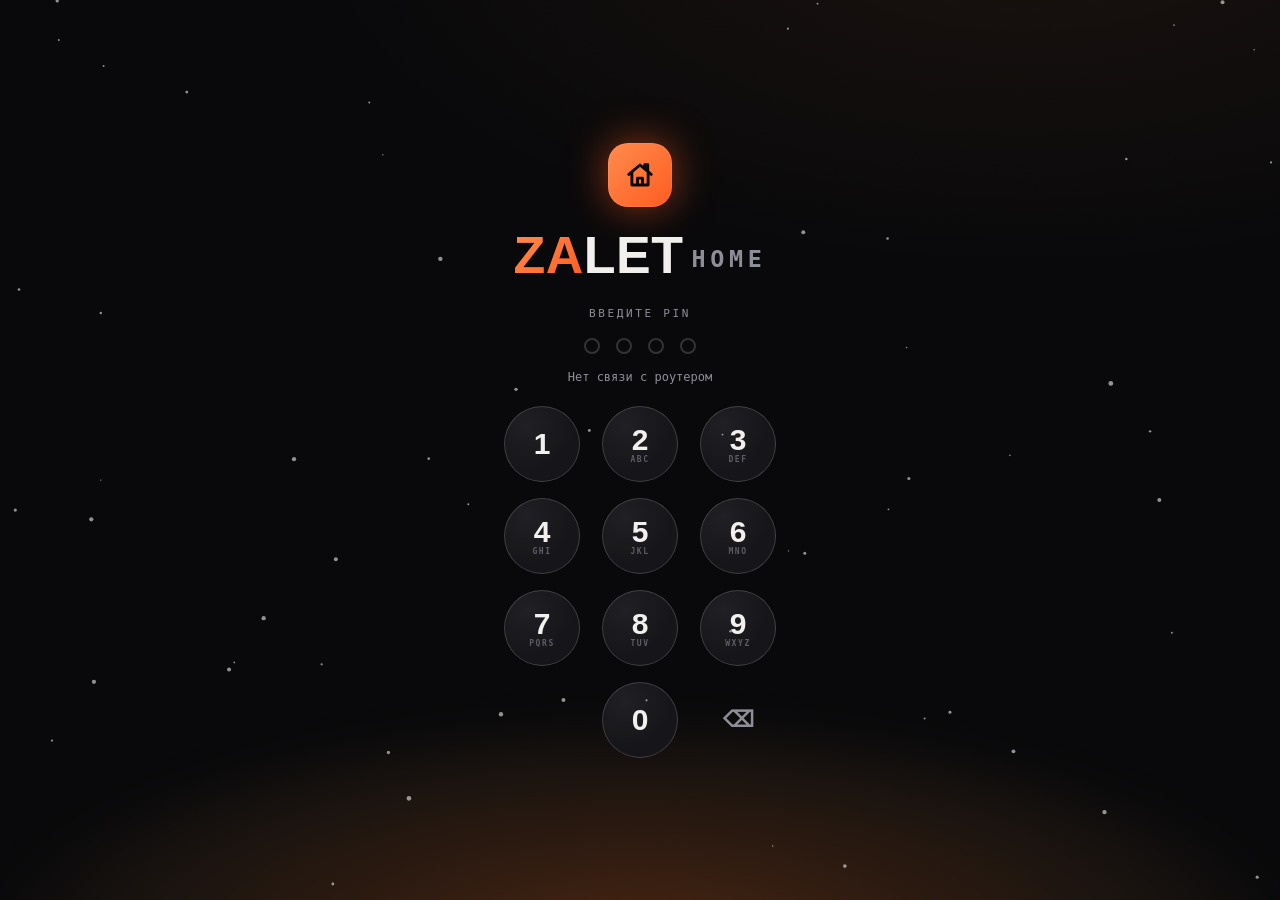
==== commit 47bbd2c7: "Sidebar navigation, mobile More sheet, room selection cleaning UI, photo viewer fixes (portrait fit," ====
--- a/server/portal/index.html
+++ b/server/portal/index.html
@@ -56,22 +56,26 @@
       <div class="wordmark"><span class="za">ZA</span>LET<span class="home">HOME</span></div>
     </div>
     <nav id="nav">
-      <a data-page="home" class="active">Дом</a>
-      <a data-page="devices">Устройства</a>
-      <a data-page="pc">ПК</a>
-      <a data-page="photos">Фото</a>
-      <a data-page="cameras">Камеры</a>
-      <a data-page="vacuum">Пылесос</a>
-      <a data-page="stats">Статистика</a>
-      <a data-page="logs">Журналы</a>
-      <a data-page="vault">Пароли</a>
-      <a data-page="router">Роутер</a>
-      <a data-page="services">Сервисы</a>
+      <div class="nav-group">ДОМ</div>
+      <a data-page="home" class="active" title="Дом"><svg viewBox="0 0 24 24" class="ni" aria-hidden="true"><path d="M3 11.5 12 4l9 7.5M5.5 9.6V20h13V9.6M10 20v-5.5h4V20"/></svg><span>Дом</span></a>
+      <a data-page="devices" title="Устройства"><svg viewBox="0 0 24 24" class="ni" aria-hidden="true"><path d="M9 18h6M10 21h4M12 3a6 6 0 0 0-4 10.5c.6.6 1 1.4 1 2.5h6c0-1.1.4-1.9 1-2.5A6 6 0 0 0 12 3z"/></svg><span>Устройства</span></a>
+      <a data-page="vacuum" title="Пылесос"><svg viewBox="0 0 24 24" class="ni" aria-hidden="true"><circle cx="12" cy="12" r="9"/><circle cx="12" cy="12" r="3"/><path d="M12 3v3"/></svg><span>Пылесос</span></a>
+      <a data-page="cameras" title="Камеры"><svg viewBox="0 0 24 24" class="ni" aria-hidden="true"><path d="M3 7h13v10H3zM16 10.5l5-3v9l-5-3"/></svg><span>Камеры</span></a>
+      <div class="nav-group">ДАННЫЕ</div>
+      <a data-page="photos" title="Фото"><svg viewBox="0 0 24 24" class="ni" aria-hidden="true"><rect x="3" y="4" width="18" height="16" rx="2.5"/><circle cx="9" cy="10" r="2"/><path d="m21 16-5-5-8 8"/></svg><span>Фото</span></a>
+      <a data-page="stats" title="Статистика"><svg viewBox="0 0 24 24" class="ni" aria-hidden="true"><path d="M4 20V11M10 20V4M16 20v-6M22 20H2"/></svg><span>Статистика</span></a>
+      <a data-page="logs" title="Журналы"><svg viewBox="0 0 24 24" class="ni" aria-hidden="true"><path d="M4 6h16M4 12h16M4 18h10"/></svg><span>Журналы</span></a>
+      <div class="nav-group">СИСТЕМА</div>
+      <a data-page="pc" title="ПК"><svg viewBox="0 0 24 24" class="ni" aria-hidden="true"><rect x="3" y="4" width="18" height="12" rx="2"/><path d="M8 20h8M12 16v4"/></svg><span>ПК</span></a>
+      <a data-page="router" title="Роутер"><svg viewBox="0 0 24 24" class="ni" aria-hidden="true"><rect x="3" y="14" width="18" height="6" rx="2"/><path d="M7 17h.01M11 17h.01M8.5 10.5a5 5 0 0 1 7 0M6 7.5a8.5 8.5 0 0 1 12 0"/></svg><span>Роутер</span></a>
+      <a data-page="vault" title="Пароли"><svg viewBox="0 0 24 24" class="ni" aria-hidden="true"><circle cx="8" cy="15" r="4"/><path d="m11 12 9-9M16 7l3 3"/></svg><span>Пароли</span></a>
+      <a data-page="services" title="Сервисы"><svg viewBox="0 0 24 24" class="ni" aria-hidden="true"><rect x="3" y="3" width="7" height="7" rx="1.5"/><rect x="14" y="3" width="7" height="7" rx="1.5"/><rect x="3" y="14" width="7" height="7" rx="1.5"/><rect x="14" y="14" width="7" height="7" rx="1.5"/></svg><span>Сервисы</span></a>
     </nav>
     <div class="top-right">
       <span class="pill" id="clock">--:--</span>
       <button class="icon-btn" id="pinBtn" title="Сменить PIN">⚿</button>
       <button class="icon-btn" id="logoutBtn" title="Выйти">⎋</button>
+      <button class="icon-btn side-toggle" id="sideToggle" title="Закрепить меню">⇥</button>
     </div>
   </header>
 
@@ -433,7 +437,11 @@
             <div class="dr-map-btns"><button class="icon-btn" id="drMapReplay" title="Показать маршрут заново">↻</button></div></div>
           <canvas id="drMapCanvas"></canvas>
           <div class="dr-legend" id="drLegend"></div>
-          <p class="muted small">Крути карту пальцем или мышкой, колесо — масштаб. Нажми на название комнаты в списке, чтобы переименовать.</p>
+          <div class="dr-pick hidden" id="drPick">
+            <div class="dr-pick-text" id="drPickText"></div>
+            <div class="dr-pick-btns"><button class="btn" id="drPickClear">Сбросить</button><button class="btn btn-acc" id="drPickGo">▶ Убрать выбранное</button></div>
+          </div>
+          <p class="muted small">Крути карту пальцем или мышкой, колесо — масштаб. Коснись комнаты на карте или в списке — она выделится, и её можно убрать отдельно. ✎ у комнаты — переименовать.</p>
         </div>
         <div class="st-cards" id="drCards"></div>
         <div class="section-head"><div class="mono-label"><span class="acc">//</span> РАСХОДНИКИ</div></div>
@@ -504,12 +512,11 @@
   </footer>
 
   <nav class="bottom-nav" id="bottomNav">
-    <a data-page="home" class="active"><i>⌂</i>Дом</a>
-    <a data-page="devices"><i>◐</i>Устройства</a>
-    <a data-page="router"><i>⌁</i>Роутер</a>
-    <a data-page="photos"><i>▣</i>Фото</a>
-    <a data-page="vault"><i>⚿</i>Пароли</a>
-    <a data-page="more"><i>⋯</i>Ещё</a>
+    <a data-page="home" class="active"><svg viewBox="0 0 24 24" class="ni" aria-hidden="true"><path d="M3 11.5 12 4l9 7.5M5.5 9.6V20h13V9.6M10 20v-5.5h4V20"/></svg>Дом</a>
+    <a data-page="devices"><svg viewBox="0 0 24 24" class="ni" aria-hidden="true"><path d="M9 18h6M10 21h4M12 3a6 6 0 0 0-4 10.5c.6.6 1 1.4 1 2.5h6c0-1.1.4-1.9 1-2.5A6 6 0 0 0 12 3z"/></svg>Свет</a>
+    <a data-page="cameras"><svg viewBox="0 0 24 24" class="ni" aria-hidden="true"><path d="M3 7h13v10H3zM16 10.5l5-3v9l-5-3"/></svg>Камеры</a>
+    <a data-page="photos"><svg viewBox="0 0 24 24" class="ni" aria-hidden="true"><rect x="3" y="4" width="18" height="16" rx="2.5"/><circle cx="9" cy="10" r="2"/><path d="m21 16-5-5-8 8"/></svg>Фото</a>
+    <a data-page="more"><svg viewBox="0 0 24 24" class="ni" aria-hidden="true"><circle cx="5" cy="12" r="1.2"/><circle cx="12" cy="12" r="1.2"/><circle cx="19" cy="12" r="1.2"/></svg>Ещё</a>
   </nav>
 </div>
 
--- a/server/portal/cams.css
+++ b/server/portal/cams.css
@@ -201,3 +201,76 @@
 .ht-ev { font-size: 15px; font-weight: 700; line-height: 1.3; display: -webkit-box; -webkit-line-clamp: 3; -webkit-box-orient: vertical; overflow: hidden; }
 .ht-sub { font-size: 12px; color: var(--muted); }
 .ht .btn { align-self: flex-start; margin-top: 6px; }
+
+.dr-room.on { border-color: var(--acc); background: rgba(255,90,31,.14); }
+.dr-ren { border: 0; background: transparent; color: var(--muted); cursor: pointer; padding: 0 0 0 2px; font-size: 13px; }
+.dr-ren:hover { color: var(--acc-2); }
+.dr-pick { position: sticky; bottom: 12px; display: flex; justify-content: space-between; align-items: center; gap: 12px; flex-wrap: wrap; margin-top: 12px; padding: 12px 14px; border-radius: 16px; border: 1px solid var(--acc); background: rgba(18,18,22,.92); backdrop-filter: blur(10px); box-shadow: 0 10px 36px rgba(0,0,0,.5); }
+.dr-pick-btns { display: flex; gap: 8px; }
+
+/* ===== навигация: боковая панель (десктоп) и лист «Ещё» (телефон) ===== */
+.ni { width: 22px; height: 22px; flex: none; fill: none; stroke: currentColor; stroke-width: 1.8; stroke-linecap: round; stroke-linejoin: round; }
+.nav-group { display: none; }
+.side-toggle { display: none; }
+@media (min-width: 861px) {
+  #app { padding-left: 76px; transition: padding-left .22s var(--e); }
+  body.side-pinned #app { padding-left: 236px; }
+  .top { position: fixed; left: 0; top: 0; bottom: 0; width: 76px; flex-direction: column; align-items: stretch; gap: 8px; padding: 16px 12px 14px; border-right: 1px solid var(--line); border-bottom: 0;
+    background: rgba(10,10,13,.94); z-index: 40; overflow-x: hidden; overflow-y: auto; scrollbar-width: none; transition: width .22s var(--e), box-shadow .22s var(--e); }
+  .top::-webkit-scrollbar { display: none; }
+  .top:hover, body.side-pinned .top { width: 236px; }
+  body:not(.side-pinned) .top:hover { box-shadow: 28px 0 90px rgba(0,0,0,.6); }
+  .top .brand { padding: 2px 3px 12px; gap: 14px; min-height: 48px; }
+  .top .wordmark { opacity: 0; white-space: nowrap; transition: opacity .15s; }
+  .top:hover .wordmark, body.side-pinned .wordmark { opacity: 1; }
+  #nav { flex-direction: column; margin: 0; gap: 2px; flex: 1; }
+  .nav-group { display: block; height: 1px; margin: 12px 12px 10px; background: var(--line); font-family: var(--mono); font-size: 0; letter-spacing: .16em; color: var(--dim); white-space: nowrap; overflow: hidden; transition: all .15s; }
+  .top:hover .nav-group, body.side-pinned .nav-group { height: 14px; margin: 14px 12px 4px; background: none; font-size: 10px; }
+  #nav a { display: flex; align-items: center; gap: 14px; height: 44px; padding: 0 12px; border-radius: 14px; font-family: var(--sans); font-size: 14px; font-weight: 500; letter-spacing: 0; text-transform: none; white-space: nowrap; }
+  #nav a span { opacity: 0; transition: opacity .15s; }
+  .top:hover #nav a span, body.side-pinned #nav a span { opacity: 1; }
+  #nav a.active { background: linear-gradient(135deg, var(--acc-2), var(--acc)); color: var(--bg); box-shadow: 0 6px 22px rgba(255,90,31,.32); font-weight: 600; }
+  .top-right { flex-direction: column; align-items: stretch; gap: 8px; padding-top: 10px; border-top: 1px solid var(--line); }
+  .top-right .pill { text-align: center; padding: 7px 0; font-size: 11px; }
+  .top-right .icon-btn { width: 100%; height: 38px; border-radius: 12px; }
+  .top:hover .top-right, body.side-pinned .top-right { flex-direction: row; flex-wrap: wrap; }
+  .top:hover .top-right .pill, body.side-pinned .top-right .pill { flex: 1 0 100%; }
+  .top:hover .top-right .icon-btn, body.side-pinned .top-right .icon-btn { flex: 1; width: auto; }
+  .side-toggle { display: inline-block; }
+  main { padding-top: 28px; }
+  .groups { top: 20px; }
+}
+@media (max-width: 860px) {
+  .bottom-nav a svg { width: 24px; height: 24px; }
+  .bottom-nav a { gap: 3px; font-size: 10px; letter-spacing: 0; font-family: var(--sans); font-weight: 500; }
+}
+.sheet { position: fixed; inset: 0; z-index: 70; background: rgba(0,0,0,.55); backdrop-filter: blur(5px); -webkit-backdrop-filter: blur(5px); display: flex; align-items: flex-end; animation: fade .2s var(--e); }
+.sheet.closing { opacity: 0; transition: opacity .18s; }
+.sheet-card { width: 100%; max-height: 82vh; overflow: auto; background: var(--panel); border: 1px solid var(--line-2); border-bottom: 0; border-radius: 28px 28px 0 0; padding: 12px 16px calc(28px + env(safe-area-inset-bottom)); animation: sheetUp .3s var(--e); }
+@keyframes sheetUp { from { transform: translateY(40px); opacity: 0; } to { transform: none; opacity: 1; } }
+.sheet-grip { width: 44px; height: 4px; border-radius: 2px; background: var(--line-2); margin: 0 auto 16px; }
+.sheet-group { margin: 14px 4px 10px; }
+.sheet-grid { display: grid; grid-template-columns: repeat(3, 1fr); gap: 10px; }
+.sheet-grid button { display: flex; flex-direction: column; align-items: center; gap: 10px; padding: 18px 6px 14px; border-radius: 20px; border: 1px solid var(--line); background: var(--bg-2); color: var(--ink); font-size: 13px; font-weight: 500; cursor: pointer; }
+.sheet-grid button:active { transform: scale(.97); border-color: var(--acc); }
+.sheet-grid .ni { width: 28px; height: 28px; stroke: var(--acc-2); }
+
+.lb-note { position: absolute; left: 50%; bottom: 18px; transform: translateX(-50%); z-index: 3; padding: 8px 16px; border-radius: 999px; background: rgba(18,18,22,.9); border: 1px solid var(--line-2); font-size: 13px; color: var(--muted); white-space: nowrap; }
+
+/* уплотнение боковой панели для невысоких окон */
+@media (min-width: 861px) {
+  #nav a { height: 38px; border-radius: 12px; }
+  .top .brand { min-height: 40px; padding-bottom: 8px; }
+  .nav-group { margin: 9px 12px 7px; }
+  .top:hover .nav-group, body.side-pinned .nav-group { height: 12px; margin: 10px 12px 2px; }
+  .top-right { gap: 6px; padding-top: 8px; }
+  .top-right .icon-btn { height: 34px; }
+  body:not(.side-pinned) .top:not(:hover) #pinBtn, body:not(.side-pinned) .top:not(:hover) #sideToggle { display: none; }
+  .top:hover .top-right .pill, body.side-pinned .top-right .pill { flex: 1 1 auto; align-self: center; }
+  .top:hover .top-right .icon-btn, body.side-pinned .top-right .icon-btn { flex: 0 0 34px; width: 34px; }
+  .top:hover .top-right, body.side-pinned .top-right { flex-wrap: nowrap; align-items: center; }
+}
+
+/* просмотр фото: портретные снимки целиком, без «приближения» */
+.lb-media { grid-template: minmax(0, 1fr) / minmax(0, 1fr); }
+.lb-media img, .lb-media video { width: 100%; height: 100%; max-width: 100%; max-height: 100%; object-fit: contain; }
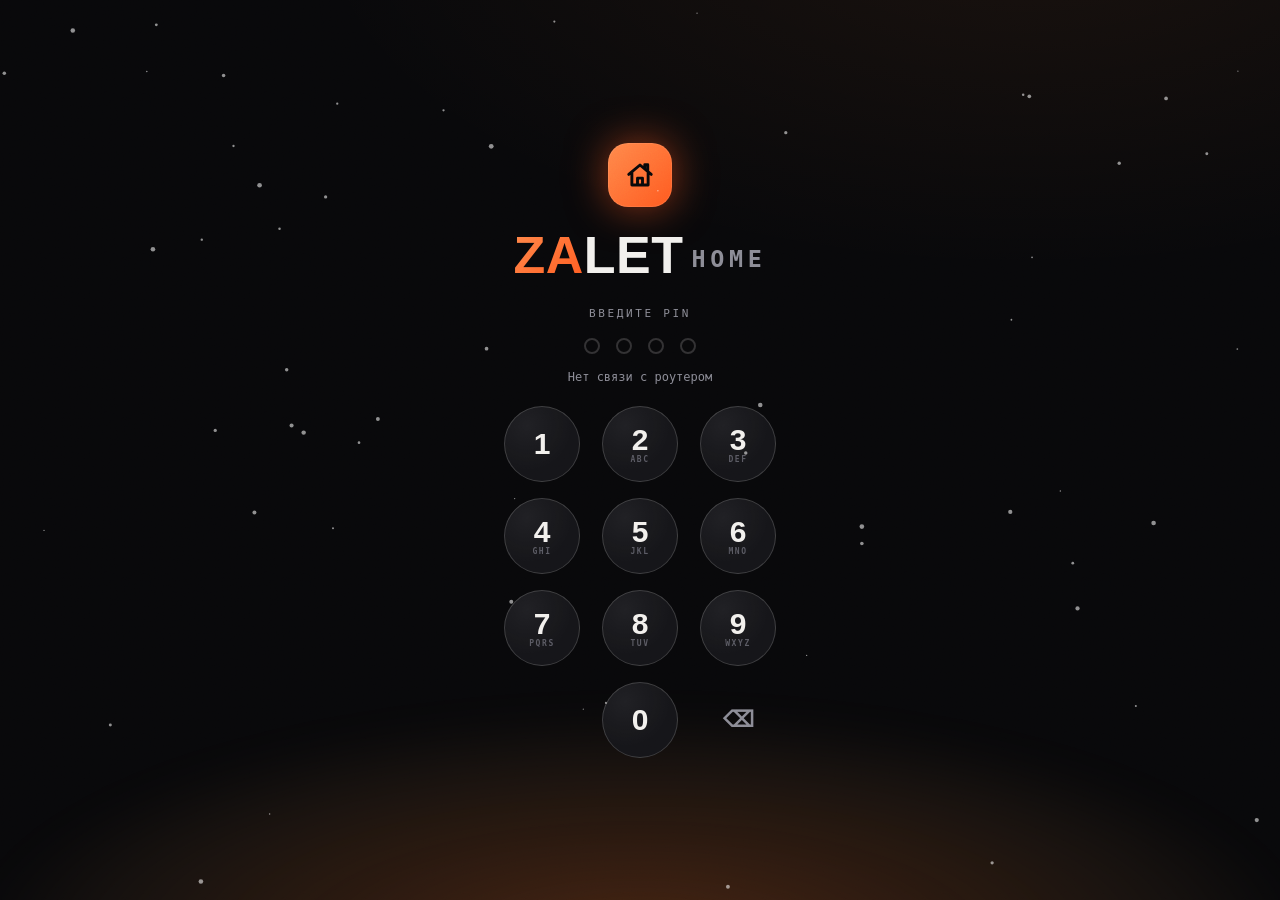
==== commit d2dc75c2: "Kiosk mode: fullscreen dashboard for tablet/TV Co-Authored-By: Claude Sonnet 5.5 <noreply@anthropic." ====
--- a/server/portal/index.html
+++ b/server/portal/index.html
@@ -69,6 +69,7 @@
       <a data-page="pc" title="ПК"><svg viewBox="0 0 24 24" class="ni" aria-hidden="true"><rect x="3" y="4" width="18" height="12" rx="2"/><path d="M8 20h8M12 16v4"/></svg><span>ПК</span></a>
       <a data-page="router" title="Роутер"><svg viewBox="0 0 24 24" class="ni" aria-hidden="true"><rect x="3" y="14" width="18" height="6" rx="2"/><path d="M7 17h.01M11 17h.01M8.5 10.5a5 5 0 0 1 7 0M6 7.5a8.5 8.5 0 0 1 12 0"/></svg><span>Роутер</span></a>
       <a data-page="vault" title="Пароли"><svg viewBox="0 0 24 24" class="ni" aria-hidden="true"><circle cx="8" cy="15" r="4"/><path d="m11 12 9-9M16 7l3 3"/></svg><span>Пароли</span></a>
+      <a data-page="kiosk" title="Киоск"><svg viewBox="0 0 24 24" class="ni" aria-hidden="true"><rect x="2" y="4" width="20" height="13" rx="2"/><path d="M8 21h8M12 17v4"/></svg><span>Киоск</span></a>
       <a data-page="services" title="Сервисы"><svg viewBox="0 0 24 24" class="ni" aria-hidden="true"><rect x="3" y="3" width="7" height="7" rx="1.5"/><rect x="14" y="3" width="7" height="7" rx="1.5"/><rect x="3" y="14" width="7" height="7" rx="1.5"/><rect x="14" y="14" width="7" height="7" rx="1.5"/></svg><span>Сервисы</span></a>
     </nav>
     <div class="top-right">
@@ -453,6 +454,9 @@
       <div class="modus-notice" id="drNotice"></div>
     </section>
 
+    <!-- КИОСК -->
+    <section class="page" id="page-kiosk"><div class="kiosk" id="kiosk"></div></section>
+
     <!-- ЖУРНАЛЫ -->
     <section class="page" id="page-logs">
       <div class="page-head">
@@ -583,5 +587,6 @@
 <script src="dreamemap3d.js"></script>
 <script src="dreame.js"></script>
 <script src="home-tiles.js"></script>
+<script src="kiosk.js"></script>
 </body>
 </html>
--- a/server/portal/cams.css
+++ b/server/portal/cams.css
@@ -274,3 +274,68 @@
 /* просмотр фото: портретные снимки целиком, без «приближения» */
 .lb-media { grid-template: minmax(0, 1fr) / minmax(0, 1fr); }
 .lb-media img, .lb-media video { width: 100%; height: 100%; max-width: 100%; max-height: 100%; object-fit: contain; }
+
+/* ===== киоск ===== */
+body.kiosk-mode .top, body.kiosk-mode .bottom-nav, body.kiosk-mode .foot { display: none !important; }
+body.kiosk-mode #app { padding-left: 0 !important; }
+body.kiosk-mode main { padding: 0 !important; max-width: none !important; margin: 0 !important; }
+body.kiosk-mode { overflow: hidden; cursor: none; }
+#page-kiosk.active { position: fixed; inset: 0; z-index: 90; display: block; background: radial-gradient(80% 70% at 15% 0%, rgba(255,90,31,.16), transparent 60%), radial-gradient(70% 70% at 100% 100%, rgba(95,180,255,.10), transparent 60%), #060608; animation: none; }
+.kiosk { position: absolute; inset: 0; padding: clamp(14px, 2vw, 34px); overflow: hidden; }
+.k-drift { height: 100%; display: grid; grid-template-columns: minmax(0, 38fr) minmax(0, 62fr); grid-template-rows: minmax(0, 1fr) auto auto; gap: clamp(12px, 1.6vw, 26px); transition: transform 2.4s var(--e); }
+.k-left { display: flex; flex-direction: column; justify-content: center; gap: clamp(8px, 1.4vh, 18px); min-width: 0; }
+.k-time { font-family: var(--display); font-weight: 800; font-size: clamp(90px, 15vw, 280px); line-height: .9; letter-spacing: -.03em; background: linear-gradient(180deg, #fff, #ffb27a 70%, #ff5a1f); -webkit-background-clip: text; background-clip: text; color: transparent; }
+.k-time i { font-style: normal; display: inline-block; transition: opacity .3s; margin: 0 .02em; }
+.k-time i.off { opacity: .25; }
+.k-date { font-size: clamp(18px, 2.2vw, 40px); font-weight: 600; color: var(--ink); text-transform: capitalize; }
+.k-weather { display: flex; align-items: center; gap: 18px; color: var(--muted); font-size: clamp(14px, 1.5vw, 26px); }
+.k-weather b { font-family: var(--display); font-weight: 800; font-size: clamp(40px, 5vw, 90px); color: var(--ink); line-height: 1; }
+.k-weather small { font-size: .78em; opacity: .85; }
+.k-tiles { display: grid; grid-template-columns: repeat(2, minmax(0, 1fr)); gap: 12px; margin-top: clamp(6px, 1.5vh, 20px); }
+.k-tile { display: flex; flex-direction: column; gap: 4px; padding: clamp(10px, 1.4vw, 20px); border-radius: 20px; border: 1px solid var(--line); background: rgba(255,255,255,.035); backdrop-filter: blur(6px); min-width: 0; }
+.k-tile.lit { border-color: rgba(255,138,76,.5); background: radial-gradient(120% 100% at 100% 0%, rgba(255,90,31,.18), transparent 60%), rgba(255,255,255,.04); }
+.k-tile span { font-family: var(--mono); font-size: clamp(10px, .9vw, 15px); color: var(--muted); letter-spacing: .08em; text-transform: uppercase; }
+.k-tile b { font-family: var(--display); font-weight: 800; font-size: clamp(18px, 2.1vw, 36px); line-height: 1.1; overflow: hidden; text-overflow: ellipsis; white-space: nowrap; }
+.k-tile small { font-size: clamp(11px, 1vw, 16px); color: var(--muted); overflow: hidden; text-overflow: ellipsis; white-space: nowrap; }
+.k-map { position: relative; border-radius: 30px; overflow: hidden; border: 1px solid var(--line-2); background: radial-gradient(90% 100% at 30% 0%, rgba(255,90,31,.12), transparent 60%), rgba(10,10,13,.8); min-height: 0; }
+.k-map canvas { position: absolute; inset: 0; width: 100%; height: 100%; pointer-events: none; }
+.k-maplabel { position: absolute; left: 22px; top: 18px; font-family: var(--mono); font-size: clamp(11px, 1vw, 16px); letter-spacing: .1em; color: var(--muted); text-transform: uppercase; }
+.k-cams { grid-column: 1 / -1; display: grid; grid-template-columns: repeat(3, minmax(0, 1fr)); gap: clamp(10px, 1.4vw, 22px); height: clamp(120px, 27vh, 340px); }
+.k-cam { position: relative; border-radius: 22px; overflow: hidden; background: #050506; border: 1px solid var(--line); }
+.k-cam video { position: absolute; inset: 0; width: 100%; height: 100%; object-fit: cover; }
+.k-cam span { position: absolute; left: 14px; top: 10px; font-size: clamp(11px, 1vw, 16px); font-weight: 600; padding: 3px 10px; border-radius: 999px; background: rgba(8,8,10,.6); opacity: .0; transition: opacity .3s; }
+.k-cam em { position: absolute; inset: 0; display: grid; place-items: center; font-style: normal; color: var(--muted); font-size: 14px; }
+.k-ticker { grid-column: 1 / -1; display: flex; align-items: center; gap: 14px; min-height: 28px; font-size: clamp(13px, 1.3vw, 22px); color: var(--ink); overflow: hidden; }
+.k-ticker .k-dot { width: 9px; height: 9px; border-radius: 50%; background: var(--live); box-shadow: 0 0 12px var(--live); flex: none; animation: camPulse 2s ease-in-out infinite; }
+.k-ticker small { color: var(--muted); font-family: var(--mono); font-size: .8em; }
+.k-ticker.swap b, .k-ticker.swap small { animation: kSwap .6s var(--e); }
+@keyframes kSwap { from { opacity: 0; transform: translateY(8px); } to { opacity: 1; transform: none; } }
+.k-exit { position: absolute; right: 18px; top: 14px; width: 46px; height: 46px; border-radius: 50%; border: 1px solid var(--line-2); background: rgba(18,18,22,.8); color: var(--ink); font-size: 18px; cursor: pointer; opacity: 0; pointer-events: none; transition: opacity .3s; z-index: 5; }
+.k-exit.show { opacity: 1; pointer-events: auto; }
+body.kiosk-mode .k-exit.show { cursor: pointer; }
+body.kiosk-mode:has(.k-exit.show) { cursor: auto; }
+/* ночью: приглушаем экран, камеры скрыты */
+body.k-night #page-kiosk .k-drift { filter: brightness(.45) saturate(.8); }
+body.k-night .k-cams { display: none; }
+/* портретный экран (планшет вертикально) */
+@media (max-aspect-ratio: 1/1) {
+  .k-drift { grid-template-columns: 1fr; grid-template-rows: auto minmax(0, 1fr) auto auto; }
+  .k-left { justify-content: flex-start; }
+  .k-time { font-size: clamp(90px, 26vw, 220px); }
+  .k-cams { grid-template-columns: repeat(2, minmax(0, 1fr)); height: clamp(110px, 22vh, 260px); }
+  .k-cam:nth-child(3) { display: none; }
+}
+
+/* киоск: размеры считаем и по ширине, и по высоте экрана */
+.k-time { font-size: clamp(64px, min(14vw, 24vh), 280px); }
+.k-date { font-size: clamp(16px, min(2.2vw, 3.8vh), 40px); text-transform: none; }
+.k-weather { font-size: clamp(13px, min(1.5vw, 2.4vh), 26px); }
+.k-weather b { font-size: clamp(34px, min(5vw, 8.5vh), 90px); }
+.k-tile { padding: clamp(8px, min(1.4vw, 1.8vh), 20px); border-radius: 18px; }
+.k-tile b { font-size: clamp(15px, min(2.1vw, 3.4vh), 36px); }
+.k-cams { height: clamp(96px, 25vh, 340px); }
+@media (max-height: 720px) { .k-tile small, .k-weather small { display: none; } .k-left { gap: 6px; } }
+.k-time { font-size: clamp(64px, min(14vw, 21vh), 280px); }
+.k-tile { padding: clamp(7px, min(1.2vw, 1.5vh), 18px); }
+.k-tiles { gap: 8px; margin-top: 2px; }
+.k-left { overflow: hidden; }
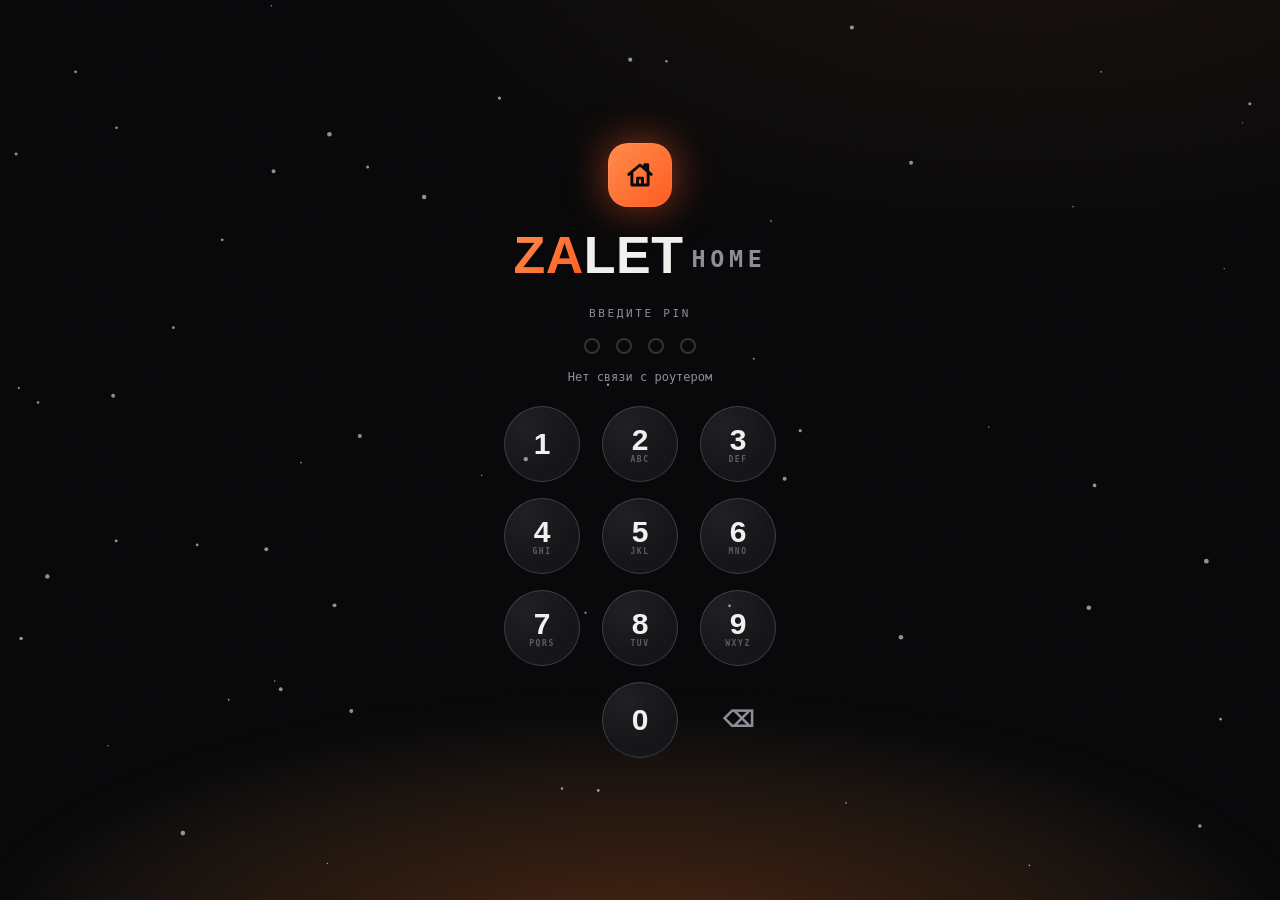
==== commit d579a378: "Wallpaper: weather card, now-playing, static map history loop, taskbar-safe bottom, free icon zone; " ====
--- a/server/portal/index.html
+++ b/server/portal/index.html
@@ -587,6 +587,7 @@
 <script src="dreamemap3d.js"></script>
 <script src="dreame.js"></script>
 <script src="home-tiles.js"></script>
+<script src="hevc-snap.js"></script>
 <script src="kiosk.js"></script>
 </body>
 </html>
--- a/server/portal/cams.css
+++ b/server/portal/cams.css
@@ -339,3 +339,201 @@
 .k-tile { padding: clamp(7px, min(1.2vw, 1.5vh), 18px); }
 .k-tiles { gap: 8px; margin-top: 2px; }
 .k-left { overflow: hidden; }
+
+/* киоск: управление светом */
+.k-light { display: flex; flex-direction: column; gap: 10px; min-width: 0; }
+.k-light-head { display: flex; justify-content: space-between; align-items: center; gap: 10px; flex-wrap: wrap; }
+.k-lab { font-family: var(--mono); font-size: clamp(11px, min(1vw, 1.8vh), 15px); letter-spacing: .1em; color: var(--muted); }
+.k-lab em { font-style: normal; margin-left: 8px; color: var(--muted); letter-spacing: 0; }
+.k-lab em.busy { color: var(--warn); } .k-lab em.ok { color: var(--live); } .k-lab em.bad { color: var(--danger); }
+.k-light-all { display: flex; gap: 8px; }
+.k-btn { border: 1px solid var(--line-2); background: rgba(255,255,255,.05); color: var(--ink); border-radius: 16px; padding: clamp(10px, min(1.3vw, 2vh), 18px) clamp(12px, 1.6vw, 24px); font-size: clamp(13px, min(1.4vw, 2.4vh), 22px); font-weight: 700; cursor: pointer; transition: .15s; touch-action: manipulation; }
+.k-btn.on { background: linear-gradient(135deg, var(--acc-2), var(--acc)); color: var(--bg); border-color: transparent; box-shadow: 0 6px 24px rgba(255,90,31,.35); }
+.k-btn:active, .k-room:active { transform: scale(.96); }
+.k-btn:disabled, .k-room:disabled { opacity: .55; }
+.k-rooms { display: grid; grid-template-columns: repeat(auto-fill, minmax(clamp(110px, 11vw, 190px), 1fr)); gap: 8px; max-height: clamp(110px, 24vh, 300px); overflow: auto; scrollbar-width: none; }
+.k-rooms::-webkit-scrollbar { display: none; }
+.k-room { display: flex; flex-direction: column; align-items: flex-start; gap: 2px; padding: clamp(10px, min(1.1vw, 1.8vh), 16px) clamp(12px, 1.2vw, 18px); border-radius: 18px; border: 1px solid var(--line); background: rgba(255,255,255,.035); color: var(--ink); cursor: pointer; text-align: left; transition: .15s; touch-action: manipulation; min-height: 56px; }
+.k-room b { font-size: clamp(14px, min(1.5vw, 2.6vh), 24px); }
+.k-room small { font-size: clamp(11px, 1vw, 15px); color: var(--muted); }
+.k-room.on { border-color: rgba(255,138,76,.6); background: radial-gradient(120% 100% at 100% 0%, rgba(255,200,120,.28), transparent 60%), rgba(255,138,76,.10); box-shadow: 0 0 24px rgba(255,160,80,.18); }
+.k-room.on small { color: #ffd2a8; }
+/* плитки статуса — компактной строкой */
+.k-tiles { display: flex; flex-wrap: wrap; gap: 8px; }
+.k-tile { flex-direction: row; align-items: center; gap: 8px; padding: 7px 12px; border-radius: 999px; }
+.k-tile span { font-size: clamp(11px, 1vw, 15px); letter-spacing: 0; text-transform: none; }
+.k-tile b { font-size: clamp(12px, min(1.2vw, 2.2vh), 20px); }
+.k-tile small { display: none; }
+body.kiosk-mode { cursor: auto; }
+
+/* киоск: аккуратно на невысоких экранах */
+.k-left { justify-content: flex-start; gap: clamp(6px, 1.2vh, 16px); }
+.k-time { font-size: clamp(60px, min(13vw, 19vh), 280px); }
+.k-rooms { max-height: clamp(90px, 22vh, 300px); }
+@media (max-height: 720px) { .k-tiles { display: none; } .k-cams { height: clamp(90px, 22vh, 340px); } .k-weather b { font-size: clamp(30px, 6.5vh, 90px); } }
+.k-light { flex: 1 1 auto; min-height: 0; }
+.k-rooms { flex: 1 1 auto; min-height: 0; max-height: none; align-content: start; }
+
+/* ===== киоск: панель света — аккуратная, симметричная ===== */
+.k-light { gap: 12px; }
+.k-light-head { display: flex; justify-content: space-between; align-items: baseline; }
+.k-lab { font-family: var(--mono); font-size: clamp(11px, min(1vw, 1.8vh), 15px); letter-spacing: .14em; color: var(--muted); }
+.k-lab b { color: var(--ink); font-weight: 700; letter-spacing: .04em; margin-left: 6px; }
+#kLightMsg { font-style: normal; font-size: clamp(12px, 1.1vw, 16px); color: var(--muted); min-height: 1em; }
+#kLightMsg.busy { color: var(--warn); } #kLightMsg.ok { color: var(--live); } #kLightMsg.bad { color: var(--danger); }
+.k-light-all { display: grid; grid-template-columns: 1fr 1fr; gap: 10px; width: 100%; }
+.k-btn { display: flex; align-items: center; justify-content: center; gap: 10px; height: clamp(46px, min(6vw, 8vh), 72px); padding: 0 14px; border-radius: 18px; font-size: clamp(14px, min(1.5vw, 2.6vh), 22px); font-weight: 700; letter-spacing: .01em; white-space: nowrap; }
+.k-btn svg { width: 1.35em; height: 1.35em; flex: none; fill: none; stroke: currentColor; stroke-width: 1.9; stroke-linecap: round; stroke-linejoin: round; }
+.k-btn.on { box-shadow: 0 8px 26px rgba(255,90,31,.38), inset 0 1px 0 rgba(255,255,255,.35); }
+.k-btn.off { background: rgba(255,255,255,.05); border-color: var(--line-2); box-shadow: inset 0 1px 0 rgba(255,255,255,.06); }
+.k-btn.off:hover { background: rgba(255,255,255,.09); }
+.k-rooms { display: grid; gap: 10px; max-height: none; overflow: auto; align-content: start; }
+.k-room { position: relative; display: grid; grid-template-columns: auto 1fr; grid-template-rows: auto auto; column-gap: 12px; row-gap: 2px; align-items: center; text-align: left; height: auto; min-height: clamp(62px, min(8vw, 10.5vh), 100px); padding: 10px 14px; border-radius: 18px; border: 1px solid var(--line); background: linear-gradient(160deg, rgba(255,255,255,.055), rgba(255,255,255,.02)); box-shadow: inset 0 1px 0 rgba(255,255,255,.05); }
+.k-room .k-ri { grid-row: 1 / span 2; width: clamp(34px, min(3.6vw, 5.2vh), 52px); height: clamp(34px, min(3.6vw, 5.2vh), 52px); border-radius: 14px; display: grid; place-items: center; background: rgba(255,255,255,.06); color: var(--muted); transition: .2s; }
+.k-room .k-ri svg { width: 56%; height: 56%; fill: none; stroke: currentColor; stroke-width: 1.8; stroke-linecap: round; stroke-linejoin: round; }
+.k-room .k-rn { font-size: clamp(14px, min(1.5vw, 2.6vh), 23px); font-weight: 700; line-height: 1.15; align-self: end; white-space: nowrap; overflow: hidden; text-overflow: ellipsis; }
+.k-room .k-rs { font-size: clamp(11px, min(1vw, 1.8vh), 15px); color: var(--muted); align-self: start; }
+.k-room.on { border-color: rgba(255,160,90,.65); background: radial-gradient(130% 120% at 0% 0%, rgba(255,190,110,.30), transparent 62%), linear-gradient(160deg, rgba(255,150,70,.16), rgba(255,150,70,.05)); box-shadow: 0 0 28px rgba(255,160,80,.16), inset 0 1px 0 rgba(255,255,255,.12); }
+.k-room.on .k-ri { background: linear-gradient(135deg, #ffcf8a, #ff8a4c); color: #2a1304; box-shadow: 0 0 20px rgba(255,170,90,.55); }
+.k-room.on .k-rs { color: #ffd2a8; }
+
+/* обои Wallpaper Engine: без кнопки выхода, без курсора-«скрытня», камеры скрыты по настройке */
+html.wp .k-exit { display: none !important; }
+html.wp body, html.wp body.kiosk-mode { cursor: default; overflow: hidden; }
+html.wp body.k-night #page-kiosk .k-drift { filter: none; } /* на обоях ночью не затемняем: этим занимается сам Windows */
+
+/* ===== обои Wallpaper Engine: оранжевая зона под значки и быстрые папки ===== */
+html.wp .kiosk { padding-left: calc(var(--wpz, 0px) + clamp(14px, 2vw, 34px)); }
+.wp-zone { position: fixed; left: 0; top: 0; z-index: 1; pointer-events: none; box-sizing: border-box; padding: 0;
+  border-radius: 0 0 30px 0; overflow: hidden;
+  background: radial-gradient(130% 70% at 0% 0%, rgba(255,170,90,.34), transparent 62%), linear-gradient(180deg, rgba(255,138,76,.22), rgba(255,90,31,.12));
+  border: 1px solid rgba(255,160,90,.55); border-left: 0; border-top: 0;
+  box-shadow: 0 18px 60px rgba(255,90,31,.28), 0 0 0 1px rgba(255,255,255,.03) inset, inset -1px -1px 0 rgba(255,255,255,.08); }
+.wp-slots { display: grid; }
+.wp-slots i { display: block; margin: 5px; box-sizing: border-box; border-radius: 18px; border: 1px solid rgba(255,205,150,.20); background: linear-gradient(160deg, rgba(255,255,255,.07), rgba(255,255,255,.015)); box-shadow: inset 0 1px 0 rgba(255,255,255,.07); }
+.wp-zone span { position: absolute; left: 0; right: 0; bottom: 9px; text-align: center; font-family: var(--mono); font-size: 10px; letter-spacing: .3em; color: rgba(255,205,160,.7); text-indent: .3em; }
+.k-quick { display: flex; flex-direction: column; gap: 8px; min-width: 0; }
+.k-quick-row { display: grid; grid-template-columns: repeat(auto-fit, minmax(clamp(120px, 11vw, 190px), 1fr)); gap: 8px; }
+.k-q { display: flex; align-items: center; gap: 10px; height: clamp(42px, min(5vw, 7vh), 62px); padding: 0 14px; border-radius: 16px; border: 1px solid rgba(255,160,90,.35); background: linear-gradient(160deg, rgba(255,138,76,.14), rgba(255,138,76,.04)); color: var(--ink); font-size: clamp(13px, min(1.3vw, 2.3vh), 20px); font-weight: 600; cursor: pointer; text-align: left; min-width: 0; transition: .15s; }
+.k-q.main { background: linear-gradient(135deg, var(--acc-2), var(--acc)); color: var(--bg); border-color: transparent; box-shadow: 0 8px 24px rgba(255,90,31,.32); font-weight: 700; }
+.k-q:hover { border-color: var(--acc); } .k-q:active { transform: scale(.97); }
+.k-q i { display: grid; place-items: center; width: 1.5em; height: 1.5em; flex: none; }
+.k-q i svg { width: 100%; height: 100%; fill: none; stroke: currentColor; stroke-width: 1.8; stroke-linecap: round; stroke-linejoin: round; }
+.k-q span { overflow: hidden; text-overflow: ellipsis; white-space: nowrap; }
+
+/* зона под значки: контент сдвинут вправо ровно на ширину зоны */
+html.wp .kiosk { padding-left: calc(var(--wpz, 0px) + clamp(18px, 2vw, 40px)); }
+
+/* ===================== ОБОИ: чёрная тема, оранжевый — только акцент ===================== */
+html.wp { --wp-black: #040406; --wp-s1: #0a0a0e; --wp-s2: #101015; --wp-line: rgba(255,255,255,.075); --wp-or: #ff5a1f; }
+html.wp #page-kiosk.active { background: radial-gradient(55% 45% at 8% 0%, rgba(255,90,31,.055), transparent 70%), var(--wp-black); }
+html.wp .kiosk { padding-top: clamp(18px, 2.4vh, 36px); }
+/* часы: белые, оранжевый только двоеточие */
+html.wp .k-time { background: none; -webkit-background-clip: initial; background-clip: initial; color: #f6f3ee; letter-spacing: -.04em; }
+html.wp .k-time i { color: var(--wp-or); opacity: 1; }
+html.wp .k-time i.off { opacity: .18; }
+html.wp .k-date { color: #ece8e2; font-weight: 600; letter-spacing: .01em; }
+html.wp .k-weather b { color: #f6f3ee; }
+html.wp .k-weather { color: #7f7f8a; }
+/* карта */
+html.wp .k-map { background: radial-gradient(80% 70% at 50% 45%, #0b0b10, #050507); border: 1px solid var(--wp-line); box-shadow: none; }
+html.wp .k-maplabel { color: #6f6f7a; }
+/* кнопки света */
+html.wp .k-lab { color: #6f6f7a; } html.wp .k-lab b { color: #f1eee9; }
+html.wp .k-btn.on { background: var(--wp-or); color: #160802; border: 0; box-shadow: 0 6px 24px rgba(255,90,31,.22); }
+html.wp .k-btn.off { background: var(--wp-s1); border: 1px solid var(--wp-line); box-shadow: none; color: #e9e5df; }
+html.wp .k-btn.off:hover { border-color: rgba(255,90,31,.5); background: var(--wp-s2); }
+html.wp .k-room { background: var(--wp-s1); border: 1px solid var(--wp-line); box-shadow: none; }
+html.wp .k-room .k-ri { background: var(--wp-s2); color: #6f6f7a; }
+html.wp .k-room.on { background: #110c09; border-color: rgba(255,90,31,.7); box-shadow: 0 0 0 1px rgba(255,90,31,.12), 0 0 30px rgba(255,90,31,.10); }
+html.wp .k-room.on .k-ri { background: var(--wp-or); color: #160802; box-shadow: 0 0 18px rgba(255,90,31,.4); }
+html.wp .k-room.on .k-rs { color: #ff9a66; }
+/* быстрые папки */
+html.wp .k-q { background: var(--wp-s1); border: 1px solid var(--wp-line); color: #ebe7e1; }
+html.wp .k-q:hover { border-color: rgba(255,90,31,.55); background: var(--wp-s2); }
+html.wp .k-q.main { background: var(--wp-or); color: #160802; border-color: transparent; box-shadow: 0 6px 22px rgba(255,90,31,.22); }
+/* статусные пилюли и камеры */
+html.wp .k-tile { background: var(--wp-s1); border: 1px solid var(--wp-line); backdrop-filter: none; }
+html.wp .k-tile.lit { background: #0f0b09; border-color: rgba(255,90,31,.45); }
+html.wp .k-cam { background: #020203; border-color: var(--wp-line); }
+html.wp .k-ticker .k-dot { background: var(--wp-or); box-shadow: 0 0 10px rgba(255,90,31,.7); }
+html.wp .k-ticker small { color: #6f6f7a; }
+
+/* ----- зона под значки: чёрное стекло, тонкая оранжевая кромка, слоты по замеру сетки Windows ----- */
+html.wp .wp-zone { padding: 0; border-radius: 0 0 26px 0; border: 1px solid rgba(255,90,31,.42); border-left: 0; border-top: 0;
+  background: linear-gradient(180deg, #0d0d11, #08080b);
+  box-shadow: 0 0 0 1px rgba(0,0,0,.6), 14px 18px 60px rgba(0,0,0,.6), 0 0 34px rgba(255,90,31,.10), inset -1px -1px 0 rgba(255,255,255,.04); }
+html.wp .wp-zone::after { content: ""; position: absolute; left: 0; right: 0; bottom: 0; height: 2px; background: var(--wp-or); opacity: .9; border-radius: 0 0 26px 0; box-shadow: 0 0 14px rgba(255,90,31,.55); }
+html.wp .wp-slots { align-content: start; }
+/* значок Windows: картинка 59 px у верха ячейки, подпись до ~96 px → слот 71×101, сверху отступ 1 px, по бокам по 2 px */
+html.wp .wp-slots i { margin: calc(var(--ch) * .009) 2px 0 2px; height: calc(var(--ch) * .89); align-self: start; border-radius: 15px;
+  background: linear-gradient(180deg, rgba(255,255,255,.045), rgba(255,255,255,.012)); border: 1px solid rgba(255,255,255,.075); box-shadow: inset 0 1px 0 rgba(255,255,255,.05); }
+html.wp .wp-zone span { display: none; }
+/* фирменная подпись */
+.wp-brand { position: fixed; right: clamp(24px, 2vw, 44px); bottom: clamp(16px, 1.8vh, 30px); z-index: 2; pointer-events: none; font: 800 clamp(14px, 1.1vw, 20px)/1 var(--display); letter-spacing: .02em; color: #f2efe9; }
+.wp-brand b { background: linear-gradient(135deg, #ff8a4c, #ff5a1f); -webkit-background-clip: text; background-clip: text; color: transparent; font-weight: 800; }
+.wp-brand small { font: 500 .62em var(--mono); letter-spacing: .18em; color: #6f6f7a; margin-left: 4px; }
+
+.k-cam canvas { position: absolute; inset: 0; width: 100%; height: 100%; object-fit: cover; background: #050506; }
+
+
+/* ===== обои: цельная зона под значки, карта поменьше, погода Омска и трек ===== */
+html.wp .wp-slots { display: none; }
+html.wp .kiosk { padding-bottom: calc(var(--wpsb, 0px) + clamp(8px, 1vh, 18px)); }
+.wp-brand { bottom: calc(var(--wpsb, 0px) + 4px); }
+.k-mid { display: contents; } .k-side { display: none; }
+html.wp .k-mid { display: grid; grid-template-columns: minmax(0, 1.18fr) minmax(0, 1fr); gap: clamp(12px, 1.4vw, 24px); min-height: 0; }
+html.wp .k-side { display: flex; flex-direction: column; gap: clamp(12px, 1.4vw, 24px); min-height: 0; min-width: 0; }
+html.wp .k-weather { display: none; }
+html.wp .k-wcard, html.wp .k-music { border-radius: 26px; border: 1px solid var(--wp-line); background: var(--wp-s1); min-width: 0; padding: clamp(14px, 1.5vw, 28px); box-sizing: border-box; }
+html.wp .k-wcard { flex: 1 1 auto; display: flex; flex-direction: column; justify-content: space-between; gap: 6px; min-height: 0; overflow: hidden; }
+.wc-top { display: flex; align-items: center; gap: 14px; }
+.wc-top b { font-family: var(--display); font-weight: 800; font-size: clamp(54px, min(6vw, 11vh), 130px); line-height: 1; color: #f6f3ee; letter-spacing: -.03em; }
+.wc-ico { font-style: normal; font-size: clamp(34px, min(3.6vw, 7vh), 80px); color: var(--wp-or); line-height: 1; }
+.wc-desc { font-size: clamp(16px, min(1.7vw, 3vh), 32px); font-weight: 700; color: #ece8e2; }
+.k-wcard small { font-size: clamp(11px, min(1vw, 1.9vh), 17px); color: #7f7f8a; }
+.wc-na { color: #7f7f8a; font-size: 18px; }
+.wc-days { display: grid; grid-template-columns: repeat(3, 1fr); gap: 8px; margin-top: 4px; }
+.wc-days div { display: flex; flex-direction: column; align-items: center; gap: 2px; padding: 8px 4px; border-radius: 16px; background: var(--wp-s2); border: 1px solid var(--wp-line); }
+.wc-days span { font: 600 clamp(10px, .85vw, 14px) var(--mono); color: #7f7f8a; letter-spacing: .1em; }
+.wc-days i { font-style: normal; font-size: clamp(18px, 1.8vw, 32px); color: #cfcac2; }
+.wc-days b { font-size: clamp(14px, 1.3vw, 22px); color: #f6f3ee; }
+.wc-days em { font-style: normal; font-size: clamp(11px, 1vw, 16px); color: #6f6f7a; }
+html.wp .k-music { flex: 0 0 auto; display: flex; align-items: center; gap: 14px; }
+.mu-art { width: clamp(52px, 4.6vw, 92px); height: clamp(52px, 4.6vw, 92px); flex: none; border-radius: 16px; background: var(--wp-s2) center/cover no-repeat; display: grid; place-items: center; font-size: 28px; color: #6f6f7a; border: 1px solid var(--wp-line); }
+.mu-txt { display: flex; flex-direction: column; gap: 3px; min-width: 0; flex: 1; }
+.mu-txt b { font-size: clamp(14px, min(1.4vw, 2.6vh), 24px); color: #f6f3ee; overflow: hidden; text-overflow: ellipsis; white-space: nowrap; }
+.mu-txt small { font-size: clamp(11px, 1vw, 16px); color: #7f7f8a; overflow: hidden; text-overflow: ellipsis; white-space: nowrap; }
+.k-music.idle b { color: #6f6f7a; }
+.mu-eq { display: flex; align-items: flex-end; gap: 3px; height: 24px; flex: none; opacity: .25; }
+.mu-eq i { width: 4px; height: 6px; border-radius: 2px; background: var(--wp-or); }
+.k-music.on .mu-eq { opacity: 1; }
+.k-music.on .mu-eq i { animation: mu-eq 1.1s ease-in-out infinite; }
+.k-music.on .mu-eq i:nth-child(2) { animation-delay: -.3s; } .k-music.on .mu-eq i:nth-child(3) { animation-delay: -.6s; } .k-music.on .mu-eq i:nth-child(4) { animation-delay: -.15s; }
+@keyframes mu-eq { 0%, 100% { height: 5px; } 50% { height: 22px; } }
+
+
+/* ===== v2rayA: карточка текущего узла и окно выбора ===== */
+.k-vpn { min-width: 0; }
+.k-vpnbtn { width: 100%; display: flex; align-items: center; gap: 12px; padding: clamp(9px, min(1vw, 1.6vh), 14px) 16px; border-radius: 16px; border: 1px solid var(--line-2); background: rgba(255,255,255,.04); color: var(--ink); cursor: pointer; text-align: left; transition: .15s; min-width: 0; }
+.k-vpnbtn b { flex: 1; min-width: 0; font-size: clamp(13px, min(1.3vw, 2.3vh), 20px); overflow: hidden; text-overflow: ellipsis; white-space: nowrap; }
+.k-vpnbtn em { font-style: normal; font-size: clamp(11px, 1vw, 15px); color: var(--muted); flex: none; }
+.k-vpnbtn .k-lab { flex: none; }
+.k-vdot { width: 9px; height: 9px; border-radius: 50%; background: #3be08c; box-shadow: 0 0 10px rgba(59,224,140,.6); flex: none; }
+.k-vpnbtn.off .k-vdot { background: #6f6f7a; box-shadow: none; }
+.k-vpnbtn:hover { border-color: rgba(255,90,31,.55); } .k-vpnbtn:active { transform: scale(.98); }
+html.wp .k-vpnbtn { background: var(--wp-s1); border-color: var(--wp-line); }
+.k-sheet { position: fixed; inset: 0; z-index: 60; display: grid; place-items: center; background: rgba(0,0,0,.74); padding: 24px; }
+.k-sheet-in { width: min(900px, 100%); max-height: 86vh; display: flex; flex-direction: column; gap: 14px; padding: clamp(16px, 1.8vw, 28px); border-radius: 26px; background: #0a0a0e; border: 1px solid rgba(255,255,255,.09); box-shadow: 0 30px 90px rgba(0,0,0,.7); }
+.k-sheet-h { display: flex; align-items: center; gap: 12px; }
+.k-sheet-h b { font-size: clamp(18px, 1.8vw, 28px); flex: 1; }
+.k-sheet-h em { font-style: normal; color: #ff9a66; font-size: 14px; }
+.k-sheet-x { border: 1px solid var(--line-2); background: transparent; color: var(--ink); width: 38px; height: 38px; border-radius: 12px; cursor: pointer; font-size: 16px; }
+.k-nodes { display: grid; grid-template-columns: repeat(2, minmax(0, 1fr)); gap: 8px; overflow: auto; scrollbar-width: none; }
+.k-nodes::-webkit-scrollbar { display: none; }
+.k-node { display: flex; flex-direction: column; align-items: flex-start; gap: 3px; padding: 12px 16px; border-radius: 16px; border: 1px solid rgba(255,255,255,.075); background: #101015; color: #ebe7e1; cursor: pointer; text-align: left; min-width: 0; transition: .15s; }
+.k-node b { font-size: clamp(13px, 1.2vw, 18px); max-width: 100%; overflow: hidden; text-overflow: ellipsis; white-space: nowrap; }
+.k-node small { color: #7f7f8a; font-size: 12px; }
+.k-node:hover { border-color: rgba(255,90,31,.55); } .k-node:disabled { opacity: .55; cursor: default; }
+.k-node.on { border-color: rgba(255,90,31,.75); background: #110c09; } .k-node.on small { color: #ff9a66; }
+.k-node.busy { border-color: #ff5a1f; opacity: 1 !important; }
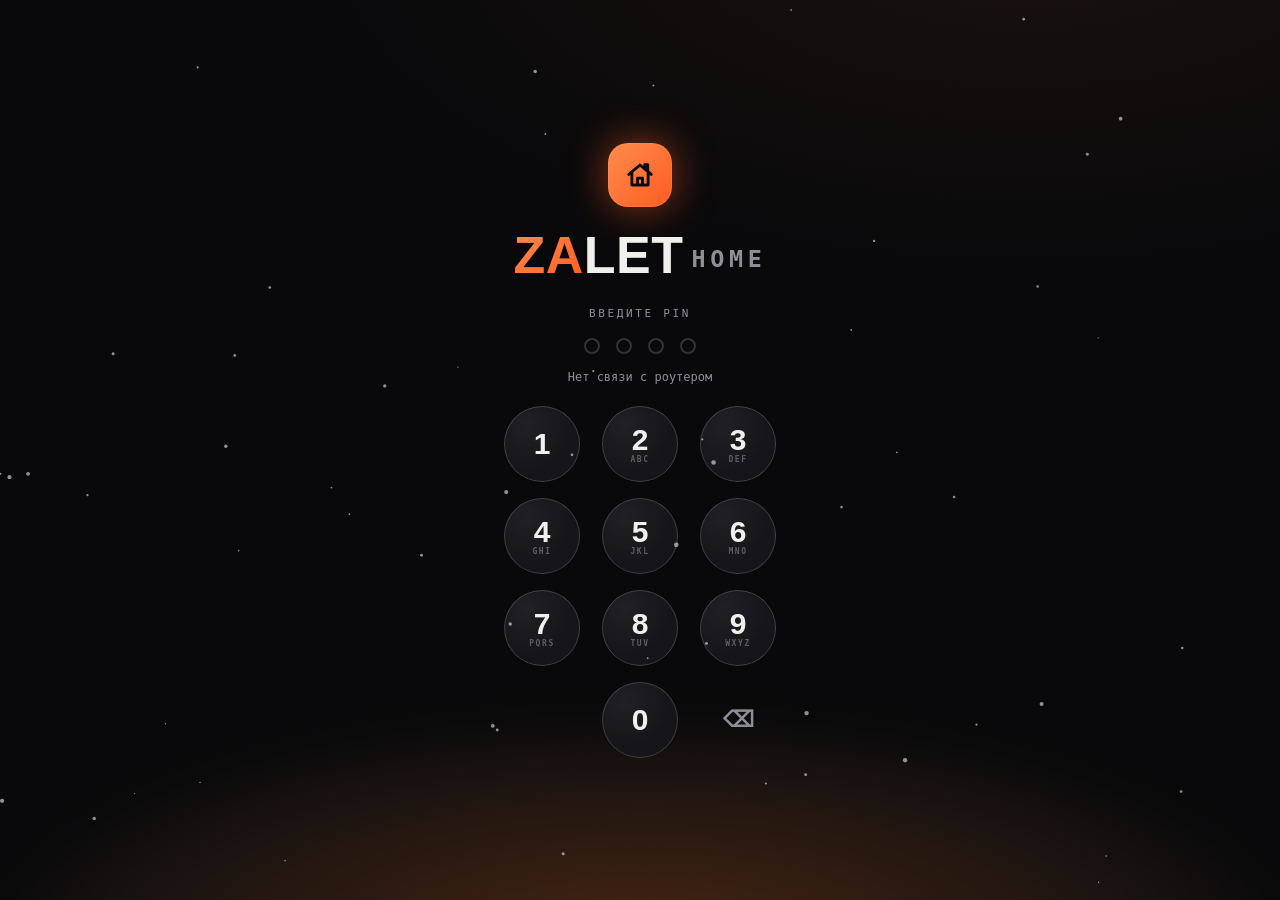
==== commit 3afb055b: "Air conditioner (Daichi) page, kiosk card, account settings for Daichi/v2rayA; wallpaper folder open" ====
--- a/server/portal/index.html
+++ b/server/portal/index.html
@@ -309,6 +309,11 @@
         <div class="mono-label"><span class="acc">// ФЛЕШКА</span> ZALET HOME В ОДИН КЛИК</div>
       </div>
       <div class="card usb-card" id="usbCard"></div>
+
+      <div class="section-head">
+        <div class="mono-label"><span class="acc">// ПОДКЛЮЧЕНИЯ</span> ЛОГИН И ПАРОЛЬ DAICHI И V2RAYA</div>
+      </div>
+      <div class="card" id="accCard"></div>
     </section>
 
     <!-- КАМЕРЫ MODUS -->
@@ -452,6 +457,17 @@
         <div class="st-list" id="drHist"></div>
       </div>
       <div class="modus-notice" id="drNotice"></div>
+    </section>
+
+    <!-- КОНДИЦИОНЕР -->
+    <section class="page" id="page-ac">
+      <div class="page-head">
+        <div>
+          <div class="mono-label"><span class="acc">// 09</span> DAICHI · КЛИМАТ</div>
+          <h2 class="display">КОНДИЦИОНЕР</h2>
+        </div>
+      </div>
+      <div id="acPage"></div>
     </section>
 
     <!-- КИОСК -->
@@ -588,6 +604,7 @@
 <script src="dreame.js"></script>
 <script src="home-tiles.js"></script>
 <script src="hevc-snap.js"></script>
+<script src="ac.js"></script>
 <script src="kiosk.js"></script>
 </body>
 </html>
--- a/server/portal/cams.css
+++ b/server/portal/cams.css
@@ -537,3 +537,55 @@
 .k-node:hover { border-color: rgba(255,90,31,.55); } .k-node:disabled { opacity: .55; cursor: default; }
 .k-node.on { border-color: rgba(255,90,31,.75); background: #110c09; } .k-node.on small { color: #ff9a66; }
 .k-node.busy { border-color: #ff5a1f; opacity: 1 !important; }
+
+
+/* ===== кондиционер ===== */
+.ac { display: flex; flex-direction: column; gap: 14px; padding: clamp(14px, 1.5vw, 26px); border-radius: 26px; border: 1px solid var(--wp-line, rgba(255,255,255,.09)); background: var(--wp-s1, rgba(255,255,255,.04)); min-width: 0; box-sizing: border-box; }
+.ac-top { display: flex; align-items: flex-start; justify-content: space-between; gap: 12px; }
+.ac-ttl { display: flex; flex-direction: column; gap: 3px; min-width: 0; }
+.ac-ttl b { font-size: clamp(16px, 1.5vw, 26px); color: #f6f3ee; }
+.ac-ttl small { color: #7f7f8a; font-size: clamp(11px, 1vw, 15px); overflow: hidden; text-overflow: ellipsis; white-space: nowrap; }
+.ac-pwr { width: clamp(44px, 3.4vw, 64px); height: clamp(44px, 3.4vw, 64px); flex: none; border-radius: 50%; border: 1px solid var(--wp-line, rgba(255,255,255,.12)); background: var(--wp-s2, rgba(255,255,255,.06)); color: #9a9aa5; cursor: pointer; display: grid; place-items: center; transition: .15s; }
+.ac-pwr svg { width: 55%; height: 55%; fill: none; stroke: currentColor; stroke-width: 2; stroke-linecap: round; stroke-linejoin: round; }
+.ac.on .ac-pwr { background: var(--wp-or, #ff5a1f); color: #160802; border-color: transparent; box-shadow: 0 0 22px rgba(255,90,31,.35); }
+.ac-pwr:active, .ac-step:active, .ac-chip:active { transform: scale(.94); }
+.ac-pwr:disabled, .ac-step:disabled, .ac-chip:disabled { opacity: .4; cursor: default; }
+.ac-temp { display: flex; align-items: center; justify-content: center; gap: clamp(14px, 2vw, 34px); }
+.ac-set { display: flex; flex-direction: column; align-items: center; min-width: 5.5ch; }
+.ac-set b { font-family: var(--display); font-weight: 800; font-size: clamp(46px, min(4.6vw, 8vh), 100px); line-height: 1; color: #f6f3ee; letter-spacing: -.03em; }
+.ac.off .ac-set b { color: #6f6f7a; }
+.ac-set small { color: #7f7f8a; font-size: clamp(11px, 1vw, 15px); }
+.ac-step { width: clamp(42px, 3.4vw, 62px); height: clamp(42px, 3.4vw, 62px); border-radius: 50%; border: 1px solid var(--wp-line, rgba(255,255,255,.12)); background: var(--wp-s2, rgba(255,255,255,.06)); color: #ebe7e1; font-size: clamp(22px, 2vw, 34px); line-height: 1; cursor: pointer; transition: .15s; }
+.ac-step:hover:not(:disabled), .ac-chip:hover:not(:disabled) { border-color: rgba(255,90,31,.55); }
+.ac-row { display: flex; flex-direction: column; gap: 7px; }
+.ac-chips { display: flex; flex-wrap: wrap; gap: 7px; }
+.ac-chip { display: inline-flex; align-items: center; gap: 7px; padding: 8px 13px; border-radius: 999px; border: 1px solid var(--wp-line, rgba(255,255,255,.1)); background: var(--wp-s2, rgba(255,255,255,.05)); color: #d8d4cd; font-size: clamp(12px, 1.05vw, 16px); font-weight: 600; cursor: pointer; transition: .15s; }
+.ac-chip i { font-style: normal; font-size: 1.1em; opacity: .9; }
+.ac-chip.sm { padding: 8px 16px; }
+.ac-chip.on { background: #110c09; border-color: rgba(255,90,31,.8); color: #ff9a66; box-shadow: 0 0 0 1px rgba(255,90,31,.12); }
+.ac-c { gap: 10px; padding: clamp(12px, 1.2vw, 20px); }
+.ac-c .ac-set b { font-size: clamp(38px, min(3.6vw, 6.2vh), 80px); }
+.ac-c .ac-chip { padding: 6px 11px; }
+.ac-c .ac-chip span { display: none; }
+.ac-c .ac-chip i { font-size: 1.25em; }
+.ac-c .ac-ttl small { display: none; }
+.ac-empty { text-align: left; display: flex; flex-direction: column; gap: 10px; align-items: flex-start; }
+#acPage { max-width: 560px; }
+
+/* киоск: боковая колонка (карточки) видна и в обычном киоске, но без погоды и музыки */
+.k-mid { display: grid; grid-template-columns: minmax(0, 1.5fr) minmax(0, 1fr); gap: clamp(12px, 1.4vw, 24px); min-height: 0; }
+.k-side { display: flex; flex-direction: column; gap: clamp(12px, 1.4vw, 24px); min-height: 0; min-width: 0; justify-content: center; }
+html:not(.wp) .k-wcard, html:not(.wp) .k-music { display: none; }
+.k-ac.hidden { display: none; }
+html.wp .k-wcard { flex: 0 0 auto; }
+html.wp .k-wcard .wc-top b { font-size: clamp(44px, min(4.6vw, 8vh), 100px); }
+html.wp .k-wcard .wc-desc { font-size: clamp(14px, min(1.4vw, 2.4vh), 24px); }
+html.wp .k-ac { flex: 1 1 auto; min-height: 0; display: flex; }
+html.wp .k-ac .ac { flex: 1; justify-content: space-between; }
+
+/* подключения */
+.acc-grid { display: grid; grid-template-columns: repeat(auto-fit, minmax(260px, 1fr)); gap: 18px; margin-bottom: 10px; }
+.acc-form { display: flex; flex-direction: column; gap: 10px; }
+.acc-h { display: flex; justify-content: space-between; align-items: baseline; gap: 10px; flex-wrap: wrap; }
+.acc-ok { color: var(--live, #3be08c); font-size: 13px; } .acc-no { color: var(--muted, #8c8c96); font-size: 13px; }
+.acc-act { display: flex; align-items: center; gap: 12px; }
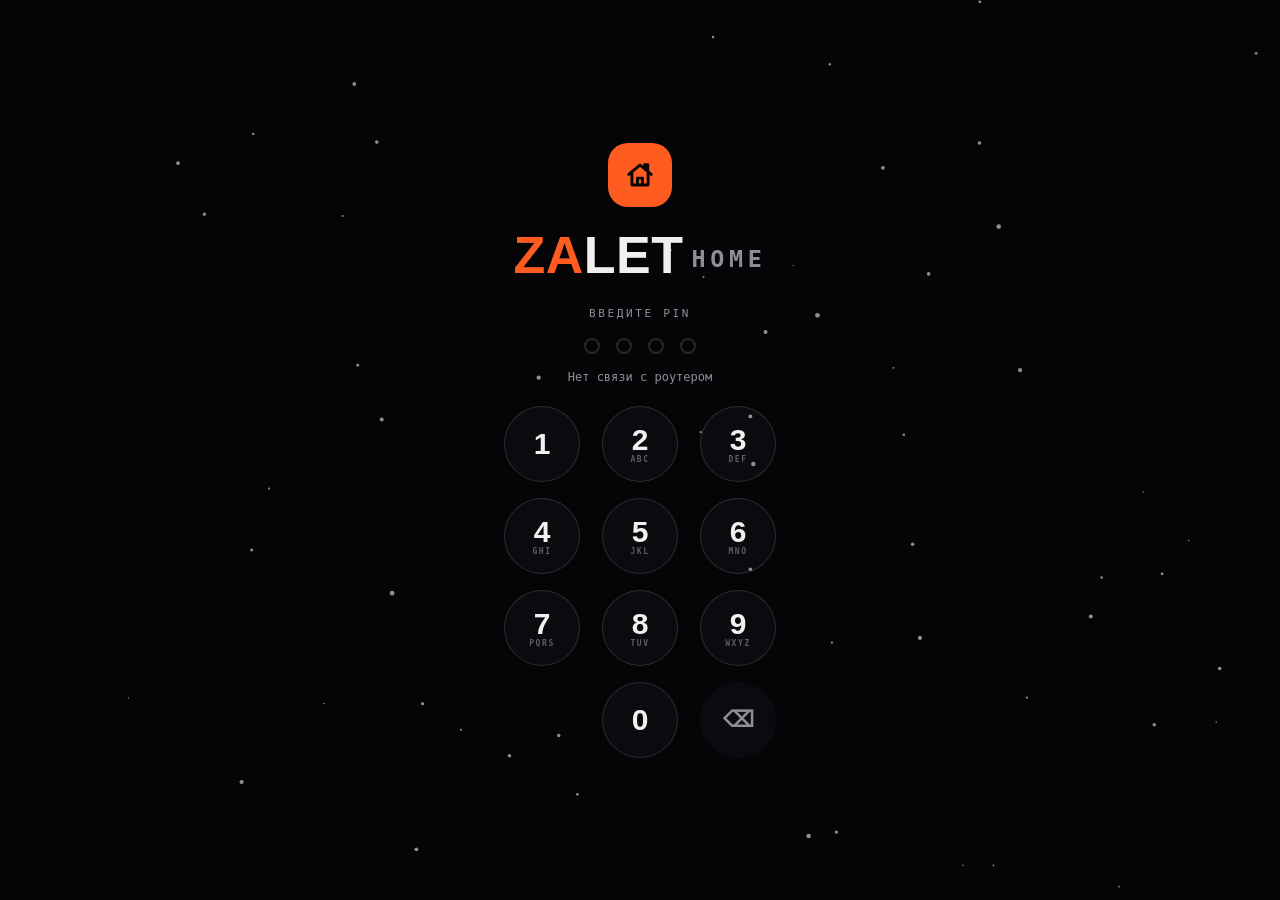
==== commit f29dcb10: "Flat black theme site-wide, AC on home/devices pages, vacuum card in devices, AC toggles row (turbo/" ====
--- a/server/portal/index.html
+++ b/server/portal/index.html
@@ -16,6 +16,7 @@
 <link rel="stylesheet" href="cozy.css">
 <link rel="stylesheet" href="more.css">
 <link rel="stylesheet" href="cams.css">
+<link rel="stylesheet" href="flat.css">
 <style>
 </style>
 
@@ -128,6 +129,8 @@
         </div>
       </div>
 
+      <div class="home-ac hidden" id="homeAc"></div>
+
       <div class="alerts" id="alerts"></div>
       <div class="section-head home-cams-head">
         <div class="mono-label"><span class="acc">// КАМЕРЫ</span> ПРЯМОЙ ЭФИР</div>
@@ -208,6 +211,7 @@
         </div>
       </div>
       <p class="muted small">Те же устройства, что в Smart Life и у Маруси. Изменения видны везде сразу.</p>
+      <div class="dev-extra"><div id="devAc"></div><div id="devVac" class="hidden"></div></div>
       <div id="rooms"></div>
     </section>
 
--- a/server/portal/cams.css
+++ b/server/portal/cams.css
@@ -577,11 +577,6 @@
 .k-side { display: flex; flex-direction: column; gap: clamp(12px, 1.4vw, 24px); min-height: 0; min-width: 0; justify-content: center; }
 html:not(.wp) .k-wcard, html:not(.wp) .k-music { display: none; }
 .k-ac.hidden { display: none; }
-html.wp .k-wcard { flex: 0 0 auto; }
-html.wp .k-wcard .wc-top b { font-size: clamp(44px, min(4.6vw, 8vh), 100px); }
-html.wp .k-wcard .wc-desc { font-size: clamp(14px, min(1.4vw, 2.4vh), 24px); }
-html.wp .k-ac { flex: 1 1 auto; min-height: 0; display: flex; }
-html.wp .k-ac .ac { flex: 1; justify-content: space-between; }
 
 /* подключения */
 .acc-grid { display: grid; grid-template-columns: repeat(auto-fit, minmax(260px, 1fr)); gap: 18px; margin-bottom: 10px; }
@@ -589,3 +584,47 @@
 .acc-h { display: flex; justify-content: space-between; align-items: baseline; gap: 10px; flex-wrap: wrap; }
 .acc-ok { color: var(--live, #3be08c); font-size: 13px; } .acc-no { color: var(--muted, #8c8c96); font-size: 13px; }
 .acc-act { display: flex; align-items: center; gap: 12px; }
+
+
+/* кондиционер: компактная строка под кнопками света */
+html:not(.wp) .k-side { display: none; } html:not(.wp) .k-mid { display: contents; }
+.k-left .ac-c , #homeAc .ac-c  { flex-direction: row; flex-wrap: nowrap; align-items: center; gap: 14px; padding: 10px 16px; border-radius: 20px; }
+.k-left .ac-c .ac-top , #homeAc .ac-c .ac-top  { display: contents; }
+.k-left .ac-c .ac-pwr , #homeAc .ac-c .ac-pwr  { order: 0; width: 46px; height: 46px; }
+.k-left .ac-c .ac-ttl , #homeAc .ac-c .ac-ttl  { order: 1; flex: 1 1 80px; min-width: 0; }
+.k-left .ac-c .ac-ttl .k-lab , #homeAc .ac-c .ac-ttl .k-lab  { display: none; }
+.k-left .ac-c .ac-ttl b , #homeAc .ac-c .ac-ttl b  { font-size: clamp(14px, 1.2vw, 20px); }
+.k-left .ac-c .ac-ttl small , #homeAc .ac-c .ac-ttl small  { display: block; }
+.k-left .ac-c .ac-temp , #homeAc .ac-c .ac-temp  { order: 2; gap: 10px; }
+.k-left .ac-c .ac-set b , #homeAc .ac-c .ac-set b  { font-size: clamp(30px, 2.6vw, 46px); }
+.k-left .ac-c .ac-set small , #homeAc .ac-c .ac-set small  { font-size: 11px; white-space: nowrap; }
+.k-left .ac-c .ac-step , #homeAc .ac-c .ac-step  { width: 36px; height: 36px; font-size: 22px; }
+.k-left .ac-c .ac-row , #homeAc .ac-c .ac-row  { order: 3; flex-direction: row; align-items: center; gap: 6px; }
+.k-left .ac-c .ac-row .k-lab , #homeAc .ac-c .ac-row .k-lab  { display: none; }
+.k-left .ac-c .ac-chips , #homeAc .ac-c .ac-chips  { flex-wrap: nowrap; gap: 5px; }
+.k-left .ac-c .ac-chip , #homeAc .ac-c .ac-chip  { padding: 6px 10px; }
+.k-left .ac-c .ac-chip.sm , #homeAc .ac-c .ac-chip.sm  { padding: 6px 11px; font-size: 13px; }
+.k-left .k-ac.hidden { display: none; }
+
+/* блок света — по размеру содержимого, чтобы кондиционер шёл ровно под кнопками */
+.k-light, .k-rooms { flex: 0 0 auto; }
+.k-left .k-ac { margin: 0; }
+
+#homeAc { margin: 16px 0 6px; }
+#homeAc .ac-c { padding: 12px 18px; }
+#homeAc.hidden { display: none; }
+@media (max-width: 760px) { #homeAc .ac-c, .k-left .ac-c { flex-wrap: wrap; } }
+
+/* часы в киоске: белые, как на рабочем столе (плоская тема не должна красить их в оранжевый) */
+.k-time { color: #f6f3ee !important; }
+html.wp .k-time i { color: var(--wp-or, #ff5a1f) !important; }
+
+/* компактная карточка: вторая строка с подписанными кнопками (Турбо, Эко, Сон, Шторки, Тихо) */
+.k-left .ac-c, #homeAc .ac-c { flex-wrap: wrap; row-gap: 10px; }
+.k-left .ac-c .ac-row.ac-togs, #homeAc .ac-c .ac-row.ac-togs { order: 4; flex-basis: 100%; }
+.k-left .ac-c .ac-togs .ac-chips, #homeAc .ac-c .ac-togs .ac-chips { flex-wrap: wrap; }
+.k-left .ac-c .ac-togs .ac-chip, #homeAc .ac-c .ac-togs .ac-chip { padding: 5px 12px; font-size: 13px; }
+.k-left .ac-c .ac-togs .ac-chip span { display: inline; }
+/* страница «Устройства»: климат и пылесос над комнатами */
+.dev-extra { display: grid; grid-template-columns: repeat(auto-fit, minmax(300px, 1fr)); gap: 16px; margin: 6px 0 22px; align-items: start; }
+.dev-extra .hidden { display: none; }
--- a/server/portal/flat.css
+++ b/server/portal/flat.css
@@ -0,0 +1,114 @@
+/* ZALET HOME — плоская чёрная тема (как на рабочем столе): без градиентов и оранжевого свечения. Сгенерировано genflat.js */
+:root { --bg: #040406; --bg-2: #07070a; --panel: #0a0a0e; --panel-2: #101015; --line: rgba(255,255,255,.075); --line-2: rgba(255,255,255,.14); }
+html, body { background: #040406 !important; }
+body::before, body::after, .bg-glow { display: none !important; }
+
+.bg-glow{background:none!important;filter:none!important}
+.grad{background:none!important;-webkit-background-clip:border-box!important;background-clip:border-box!important;-webkit-text-fill-color:currentColor!important;color:var(--acc)!important}
+.wordmark .za{background:none!important;-webkit-background-clip:border-box!important;background-clip:border-box!important;-webkit-text-fill-color:currentColor!important;color:var(--acc)!important}
+.top{backdrop-filter:none!important;-webkit-backdrop-filter:none!important}
+.logo{background:var(--acc)!important;color:#160802!important;box-shadow:none!important}
+#nav a.active{background:var(--acc)!important;color:#160802!important}
+.btn-acc{background:var(--acc)!important;color:#160802!important;box-shadow:none!important}
+.tile.accent::after{background:none!important}
+.bar > i{background:var(--acc)!important;color:#160802!important}
+.dev.on{background:#110c09!important}
+.switch input:checked + i{background:var(--acc)!important;color:#160802!important}
+.chip.active{background:var(--acc)!important;color:#160802!important}
+.pin-logo{background:var(--acc)!important;color:#160802!important;box-shadow:none!important}
+.pin-dots i.on{background:var(--acc)!important;color:#160802!important;box-shadow:none!important}
+.pin-pad button{background:var(--panel)!important}
+.pin-len button.active{background:var(--acc)!important;color:#160802!important}
+.modal{backdrop-filter:none!important;-webkit-backdrop-filter:none!important}
+.skeleton{background:rgba(255,255,255,.035)!important}
+.boot-logo{background:var(--acc)!important;color:#160802!important;box-shadow:none!important}
+.boot-line i{background:var(--acc)!important;color:#160802!important}
+.sky{background:rgba(255,255,255,.035)!important;box-shadow:none!important}
+.sky.night{background:rgba(255,255,255,.035)!important}
+.sky.morning{background:rgba(255,255,255,.035)!important}
+.sky.day{background:rgba(255,255,255,.035)!important}
+.orb{background:var(--acc)!important;color:#160802!important;box-shadow:none!important}
+.sky.night .orb{background:var(--acc)!important;color:#160802!important}
+.lt .ico{backdrop-filter:none!important;-webkit-backdrop-filter:none!important}
+.netviz{background:rgba(255,255,255,.03)!important;background:rgba(255,255,255,.035)!important}
+.netviz::before{background:none!important}
+.proj-vpn{background:#0b0b0e!important}
+.proj-glow{background:none!important}
+.proj-logo img{box-shadow:none!important}
+.lb-nav{backdrop-filter:none!important}
+.confirm-ico{background:var(--acc)!important;color:#160802!important;box-shadow:none!important}
+.confirm-card.danger .confirm-ico{background:var(--acc)!important;color:#160802!important}
+.confirm-card.danger #cfYes{background:var(--acc)!important;color:#160802!important}
+body{background:var(--bg)!important}
+.fire-card, .window-card{box-shadow:none!important}
+.fire-title{background:none!important;-webkit-background-clip:border-box!important;background-clip:border-box!important;-webkit-text-fill-color:currentColor!important;color:var(--acc)!important}
+.fire-btns .btn{backdrop-filter:none!important}
+.win-days div{backdrop-filter:none!important;-webkit-backdrop-filter:none!important}
+.scene{background:var(--panel)!important}
+.gate-ico{background:var(--acc)!important;color:#160802!important;box-shadow:none!important}
+.grp.active{background:#110c09!important;box-shadow:none!important}
+.av{background:rgba(255,255,255,.035)!important}
+#trafficCanvas{background:rgba(255,255,255,.035)!important}
+.note.done .chk{background:var(--acc)!important;color:#160802!important}
+.days button.active{background:var(--acc)!important;color:#160802!important}
+.usb-ico{background:var(--acc)!important;color:#160802!important}
+.nv-legend button{backdrop-filter:none!important}
+.nv-legend .lg-pc{box-shadow:none!important}
+.nv-legend .lg-dev{box-shadow:none!important}
+.nv-pop{box-shadow:none!important;backdrop-filter:none!important;-webkit-backdrop-filter:none!important}
+.door-ok{background:rgba(255,255,255,.035)!important}
+.cam-chip.on{background:var(--acc)!important;color:#160802!important}
+.cam-card{background:var(--panel)!important}
+.cam-card.is-open{box-shadow:none!important}
+.cam-live{background:var(--acc)!important;color:#160802!important}
+.st-meter i{background:var(--acc)!important;color:#160802!important}
+.cam-slider::-webkit-slider-thumb{box-shadow:none!important}
+.dr-hero{background:var(--panel)!important}
+.home-vac{background:var(--panel)!important}
+.dr-map canvas{background:rgba(255,255,255,.035)!important}
+.map-card{background:#0a0a0d!important}
+.ht{background:rgba(255,255,255,.035)!important}
+.ht.lit{background:#110c09!important}
+.dr-pick{backdrop-filter:none!important}
+.sheet{backdrop-filter:none!important;-webkit-backdrop-filter:none!important}
+#page-kiosk.active{background:#060608!important}
+.k-time{background:none!important;-webkit-background-clip:border-box!important;background-clip:border-box!important;-webkit-text-fill-color:currentColor!important;color:var(--acc)!important}
+.k-tile{backdrop-filter:none!important}
+.k-tile.lit{background:rgba(255,255,255,.04)!important}
+.k-btn.on{background:var(--acc)!important;color:#160802!important;box-shadow:none!important}
+.k-room.on{background:rgba(255,138,76,.10)!important;box-shadow:none!important;background:#110c09!important}
+.k-room{background:rgba(255,255,255,.035)!important}
+.k-room.on .k-ri{background:var(--acc)!important;color:#160802!important;box-shadow:none!important}
+.wp-zone{background:rgba(255,255,255,.03)!important;box-shadow:none!important}
+.wp-slots i{background:rgba(255,255,255,.035)!important}
+.k-q{background:rgba(255,255,255,.03)!important}
+.k-q.main{background:var(--acc)!important;color:#160802!important;box-shadow:none!important}
+html.wp .k-map{background:rgba(255,255,255,.035)!important}
+html.wp .k-btn.on{box-shadow:none!important}
+html.wp .k-room.on{box-shadow:none!important}
+html.wp .k-room.on .k-ri{box-shadow:none!important}
+html.wp .k-q.main{box-shadow:none!important}
+html.wp .k-tile{backdrop-filter:none!important}
+html.wp .k-ticker .k-dot{box-shadow:none!important}
+html.wp .wp-zone{background:rgba(255,255,255,.035)!important;box-shadow:none!important}
+html.wp .wp-zone::after{box-shadow:none!important}
+html.wp .wp-slots i{background:rgba(255,255,255,.035)!important}
+.wp-brand b{background:none!important;-webkit-background-clip:border-box!important;background-clip:border-box!important;-webkit-text-fill-color:currentColor!important;color:var(--acc)!important}
+.ac.on .ac-pwr{box-shadow:none!important}
+.ac-chip.on{box-shadow:none!important}
+
+@media (max-width: 860px){
+.bottom-nav{backdrop-filter:none!important;-webkit-backdrop-filter:none!important}
+.bottom-nav a.active{background:var(--acc)!important;color:#160802!important}
+}
+@media (min-width: 861px){
+#nav a.active{background:var(--acc)!important;color:#160802!important;box-shadow:none!important}
+}
+
+#windowCanvas { display: none !important; }
+.window-card { background: var(--panel) !important; border: 1px solid var(--line) !important; }
+.window-card .win-temp, .window-card .win-desc { color: var(--ink) !important; text-shadow: none !important; }
+.win-days div { background: var(--panel-2) !important; border: 1px solid var(--line) !important; }
+.fire-card, .map-card, .netviz, .card { box-shadow: none !important; }
+.k-time { color: #f6f3ee !important; }
+html.wp .k-time i { color: var(--wp-or, #ff5a1f) !important; }
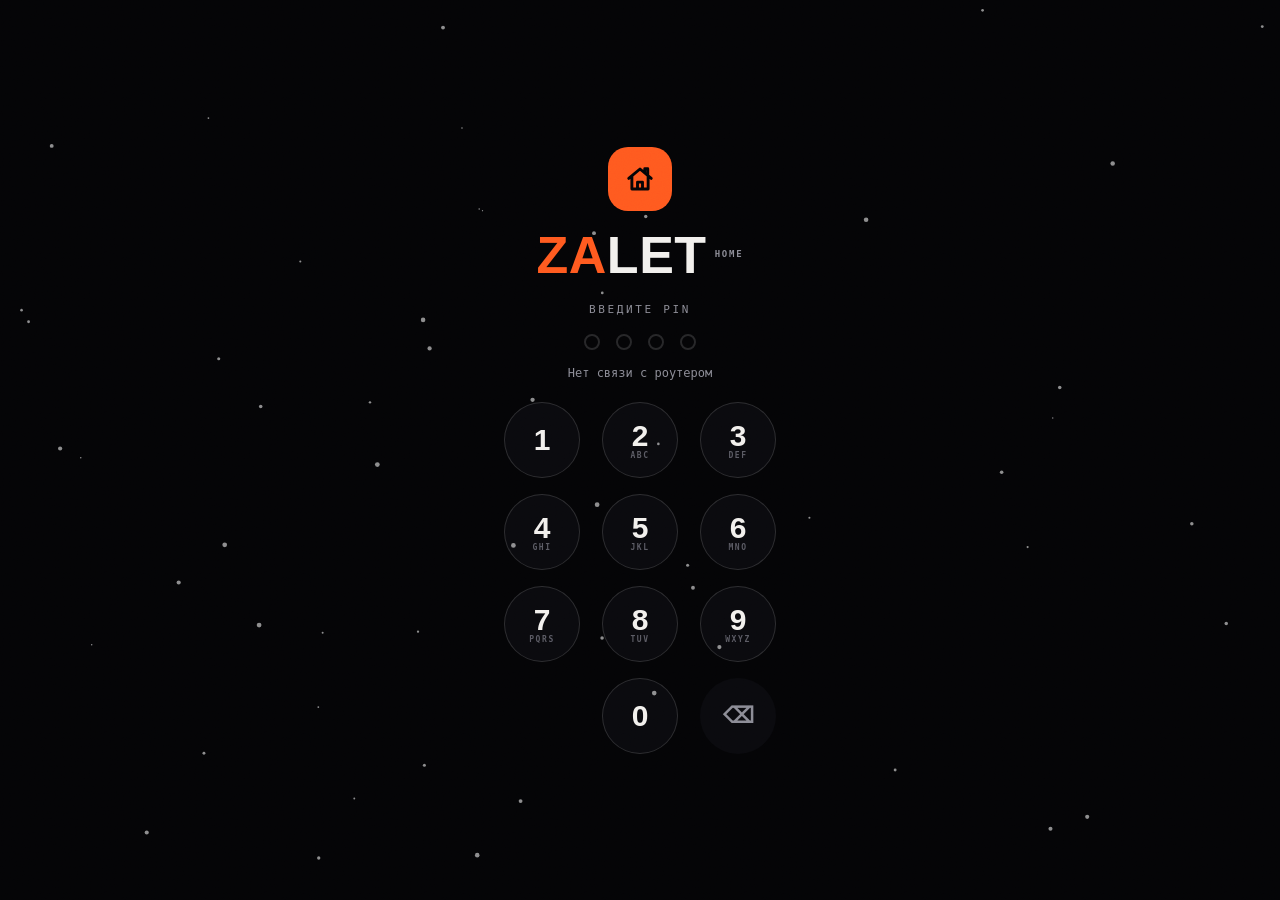
==== commit 13d34553: "ZALET Setup: cross-platform setup utility (browser UI + CLI) for new PCs; unified Windows theme scri" ====
--- a/server/portal/index.html
+++ b/server/portal/index.html
@@ -318,6 +318,18 @@
         <div class="mono-label"><span class="acc">// ПОДКЛЮЧЕНИЯ</span> ЛОГИН И ПАРОЛЬ DAICHI И V2RAYA</div>
       </div>
       <div class="card" id="accCard"></div>
+
+      <div class="section-head">
+        <div class="mono-label"><span class="acc">// ZALET SETUP</span> НАСТРОЙКА НОВОГО КОМПЬЮТЕРА</div>
+      </div>
+      <div class="card setup-card">
+        <p class="muted small">Одна программа подключает новый компьютер ко всему сразу: сетевой диск, обои, кнопки папок, агент ПК, тема ZALET, ярлык панели — и проверяет Tailscale. Работает на Windows и Linux, открывает своё окно настройки. Скачанный здесь файл уже знает адрес роутера и ключ — не пересылайте его чужим.</p>
+        <div class="setup-btns"><a class="btn btn-acc" href="/api/home/setup/download?os=windows">⬇ Для Windows</a><a class="btn" href="/api/home/setup/download?os=linux">⬇ Для Linux</a><a class="btn" href="/api/home/setup/download?os=linux-arm64">⬇ Linux ARM</a></div>
+        <div class="mono-label" style="margin-top:16px">ИЛИ КОМАНДОЙ — ПРОГРАММА СПРОСИТ PIN ПАНЕЛИ</div>
+        <pre class="setup-cmd">curl.exe -o zalet.exe http://192.168.1.1/dl/zalet.exe &amp;&amp; zalet.exe</pre>
+        <pre class="setup-cmd">curl -fo zalet http://192.168.1.1/dl/zalet-linux &amp;&amp; chmod +x zalet &amp;&amp; ./zalet</pre>
+        <p class="muted small">Не из дома — через Tailscale замените 192.168.1.1 на адрес роутера в Tailscale. В терминале без окна: <code>zalet -cli</code>.</p>
+      </div>
     </section>
 
     <!-- КАМЕРЫ MODUS -->
--- a/server/portal/cams.css
+++ b/server/portal/cams.css
@@ -628,3 +628,28 @@
 /* страница «Устройства»: климат и пылесос над комнатами */
 .dev-extra { display: grid; grid-template-columns: repeat(auto-fit, minmax(300px, 1fr)); gap: 16px; margin: 6px 0 22px; align-items: start; }
 .dev-extra .hidden { display: none; }
+
+/* «Устройства»: карточки кондиционера и пылесоса одинаковой высоты и стиля */
+.dev-extra { align-items: stretch; }
+.dev-extra > div { display: flex; min-width: 0; }
+.dev-extra > div > .ac, .dev-extra > div > .card { flex: 1; }
+.dev-extra .ac { justify-content: space-between; }
+.vac-map { position: relative; flex: 1 1 200px; min-height: 200px; border-radius: 18px; background: #050507; border: 1px solid var(--line, rgba(255,255,255,.075)); overflow: hidden; }
+.vac-map canvas { position: absolute; inset: 0; width: 100%; height: 100%; }
+.vac-map.hidden { display: none; }
+.vac-stat .ac-set b { font-size: clamp(46px, 4vw, 80px); }
+
+/* логотип в боковом меню: не сжимается при сворачивании, «ZA» и «LET» одного размера */
+.brand { flex: none; min-width: 0; }
+.logo { flex: none !important; width: 34px !important; min-width: 34px; height: 34px !important; }
+.logo svg { flex: none; }
+.wordmark { font-size: 20px; line-height: 1; letter-spacing: .01em; font-weight: 800; display: inline-flex; align-items: baseline; }
+.wordmark .za { font-size: 1em; line-height: inherit; font-weight: inherit; letter-spacing: inherit; display: inline; }
+.wordmark .home { font-size: 9px; align-self: center; }
+.wordmark.big { font-size: 64px; }
+.pin-wrap .wordmark.big { font-size: 52px; }
+
+/* ZALET Setup на странице роутера */
+.setup-card p { margin: 0 0 12px; }
+.setup-btns { display: flex; gap: 8px; flex-wrap: wrap; }
+.setup-cmd { margin: 8px 0 0; background: #050507; border: 1px solid var(--line); border-radius: 12px; padding: 10px 12px; font: 12px var(--mono); color: var(--ink); overflow-x: auto; white-space: pre; user-select: all; }
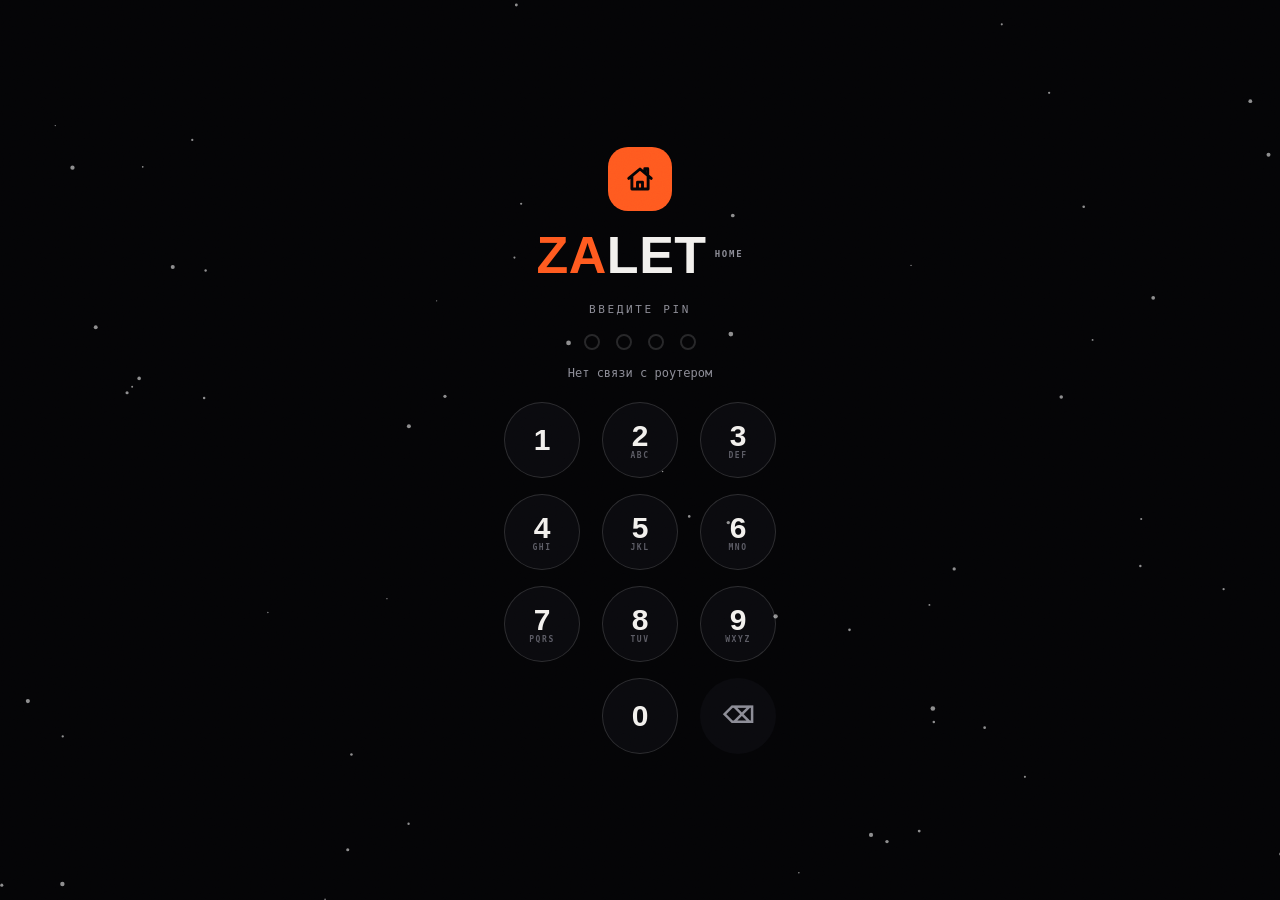
==== commit 0314dcf5: "Home plan: furniture and devices on the apartment map Editor page (drag, resize, rotate, add from ca" ====
--- a/server/portal/index.html
+++ b/server/portal/index.html
@@ -487,6 +487,15 @@
     </section>
 
     <!-- КИОСК -->
+    <section class="page" id="page-plan">
+      <div class="page-head">
+        <div>
+          <div class="mono-label"><span class="acc">// 10</span> МЕБЕЛЬ · УСТРОЙСТВА</div>
+          <h2 class="display">ПЛАН ДОМА</h2>
+        </div>
+      </div>
+      <div id="planEditor"></div>
+    </section>
     <section class="page" id="page-kiosk"><div class="kiosk" id="kiosk"></div></section>
 
     <!-- ЖУРНАЛЫ -->
@@ -617,6 +626,7 @@
 <script src="more.js"></script>
 <script src="stats.js"></script>
 <script src="dreamemap3d.js"></script>
+<script src="plan.js"></script>
 <script src="dreame.js"></script>
 <script src="home-tiles.js"></script>
 <script src="hevc-snap.js"></script>
--- a/server/portal/cams.css
+++ b/server/portal/cams.css
@@ -653,3 +653,61 @@
 .setup-card p { margin: 0 0 12px; }
 .setup-btns { display: flex; gap: 8px; flex-wrap: wrap; }
 .setup-cmd { margin: 8px 0 0; background: #050507; border: 1px solid var(--line); border-radius: 12px; padding: 10px 12px; font: 12px var(--mono); color: var(--ink); overflow-x: auto; white-space: pre; user-select: all; }
+
+/* обои: прокрутки нет — панель не может «уехать» за экран */
+html.wp, html.wp body { overflow: hidden !important; overscroll-behavior: none; }
+
+/* ночной фильтр сайта не трогает киоск и обои: filter у родителя ломает position:fixed и панель схлопывается */
+body.kiosk-mode main, body.kiosk-mode .top, html.wp main, html.wp .top { filter: none !important; }
+
+/* на обоях камеры видны и ночью */
+html.wp body.k-night .k-cams { display: grid; }
+
+/* надпись камеры внизу кадра видна целиком: кадр прижат к низу, обрезается только верх */
+.k-cam video, .k-cam canvas { object-position: 50% 100%; }
+
+/* кадр камеры в плитке: нижние ~10% кадра уходят за край, надпись камеры оказывается прямо у нижнего края */
+.k-cam video, .k-cam canvas { top: auto !important; bottom: -10% !important; height: 110% !important; object-position: 50% 100%; }
+.k-cam { cursor: pointer; transition: border-color .15s; }
+.k-cam:hover { border-color: rgba(255,90,31,.6); }
+/* камера на весь экран */
+.k-camfull { position: fixed; inset: 0; z-index: 80; background: #000; cursor: pointer; }
+.k-camfull canvas, .k-camfull video { position: absolute; inset: 0; width: 100%; height: 100%; object-fit: contain; }
+.k-camfull-bar { position: absolute; left: calc(var(--wpz, 0px) + 28px); right: 28px; bottom: calc(var(--wpsb, 0px) + 22px); display: flex; align-items: center; gap: 14px; padding: 12px 18px; border-radius: 18px; background: rgba(6,6,8,.78); border: 1px solid rgba(255,255,255,.08); }
+.k-camfull-bar b { font-size: clamp(16px, 1.4vw, 24px); color: #f6f3ee; }
+.k-camfull-bar em { font-style: normal; color: #85858f; font-size: 14px; flex: 1; }
+.k-camfull-x { width: 40px; height: 40px; border-radius: 50%; display: grid; place-items: center; border: 1px solid rgba(255,255,255,.14); color: #f6f3ee; font-size: 16px; }
+.k-camfull-bar .k-vdot { background: #ff4d4d; box-shadow: 0 0 10px rgba(255,77,77,.6); }
+
+/* обои: плитка камеры в пропорции кадра 16:9 — виден весь кадр (время сверху слева и надпись камеры снизу справа) */
+html.wp .k-cams { height: auto; }
+html.wp .k-cam { aspect-ratio: 16 / 9; }
+html.wp .k-cam video, html.wp .k-cam canvas { top: 0 !important; bottom: 0 !important; height: 100% !important; object-fit: cover; object-position: 50% 50%; }
+/* место под камеры: часы на обоях чуть компактнее */
+html.wp .k-time { font-size: clamp(56px, min(9vw, 12vh), 180px); }
+html.wp .k-quick > .k-lab { display: none; }
+html.wp .k-left { gap: clamp(6px, 1vh, 12px); }
+
+/* углы плиток камер скруглены слабее — дата в левом верхнем углу кадра не срезается */
+html.wp .k-cam { border-radius: 10px; }
+
+/* ---------- План дома ---------- */
+.plan-grid { display: grid; grid-template-columns: minmax(0, 1fr) 320px; gap: 16px; align-items: start; }
+.plan-board { padding: 10px; }
+#planCanvas { display: block; width: 100%; height: min(78vh, 900px); touch-action: none; cursor: grab; }
+.plan-hint { margin-top: 6px; }
+.plan-side { display: flex; flex-direction: column; gap: 12px; }
+.plan-side .card { padding: 14px; }
+.plan-palette { display: grid; grid-template-columns: repeat(2, minmax(0, 1fr)); gap: 6px; margin-top: 10px; max-height: 330px; overflow: auto; }
+.plan-add { display: flex; align-items: center; gap: 8px; padding: 7px 9px; border-radius: 10px; border: 1px solid var(--line); background: var(--panel-2); color: var(--ink); font: inherit; font-size: 12px; text-align: left; cursor: pointer; }
+.plan-add:hover { border-color: var(--acc); }
+.plan-add i { font-style: normal; width: 18px; text-align: center; }
+.plan-add span { overflow: hidden; text-overflow: ellipsis; white-space: nowrap; }
+.plan-room { display: flex; align-items: center; gap: 10px; margin-top: 8px; font-size: 12px; color: var(--muted); }
+.plan-room span { min-width: 64px; }
+.plan-room .field { flex: 1; min-width: 0; }
+.plan-pname { display: block; margin: 8px 0 2px; }
+.plan-actions { display: flex; gap: 8px; flex-wrap: wrap; margin-top: 10px; }
+.plan-3d { margin-top: 16px; padding: 12px; }
+#plan3d { display: block; width: 100%; height: 460px; }
+@media (max-width: 900px) { .plan-grid { grid-template-columns: 1fr; } #planCanvas { height: 70vh; } }
